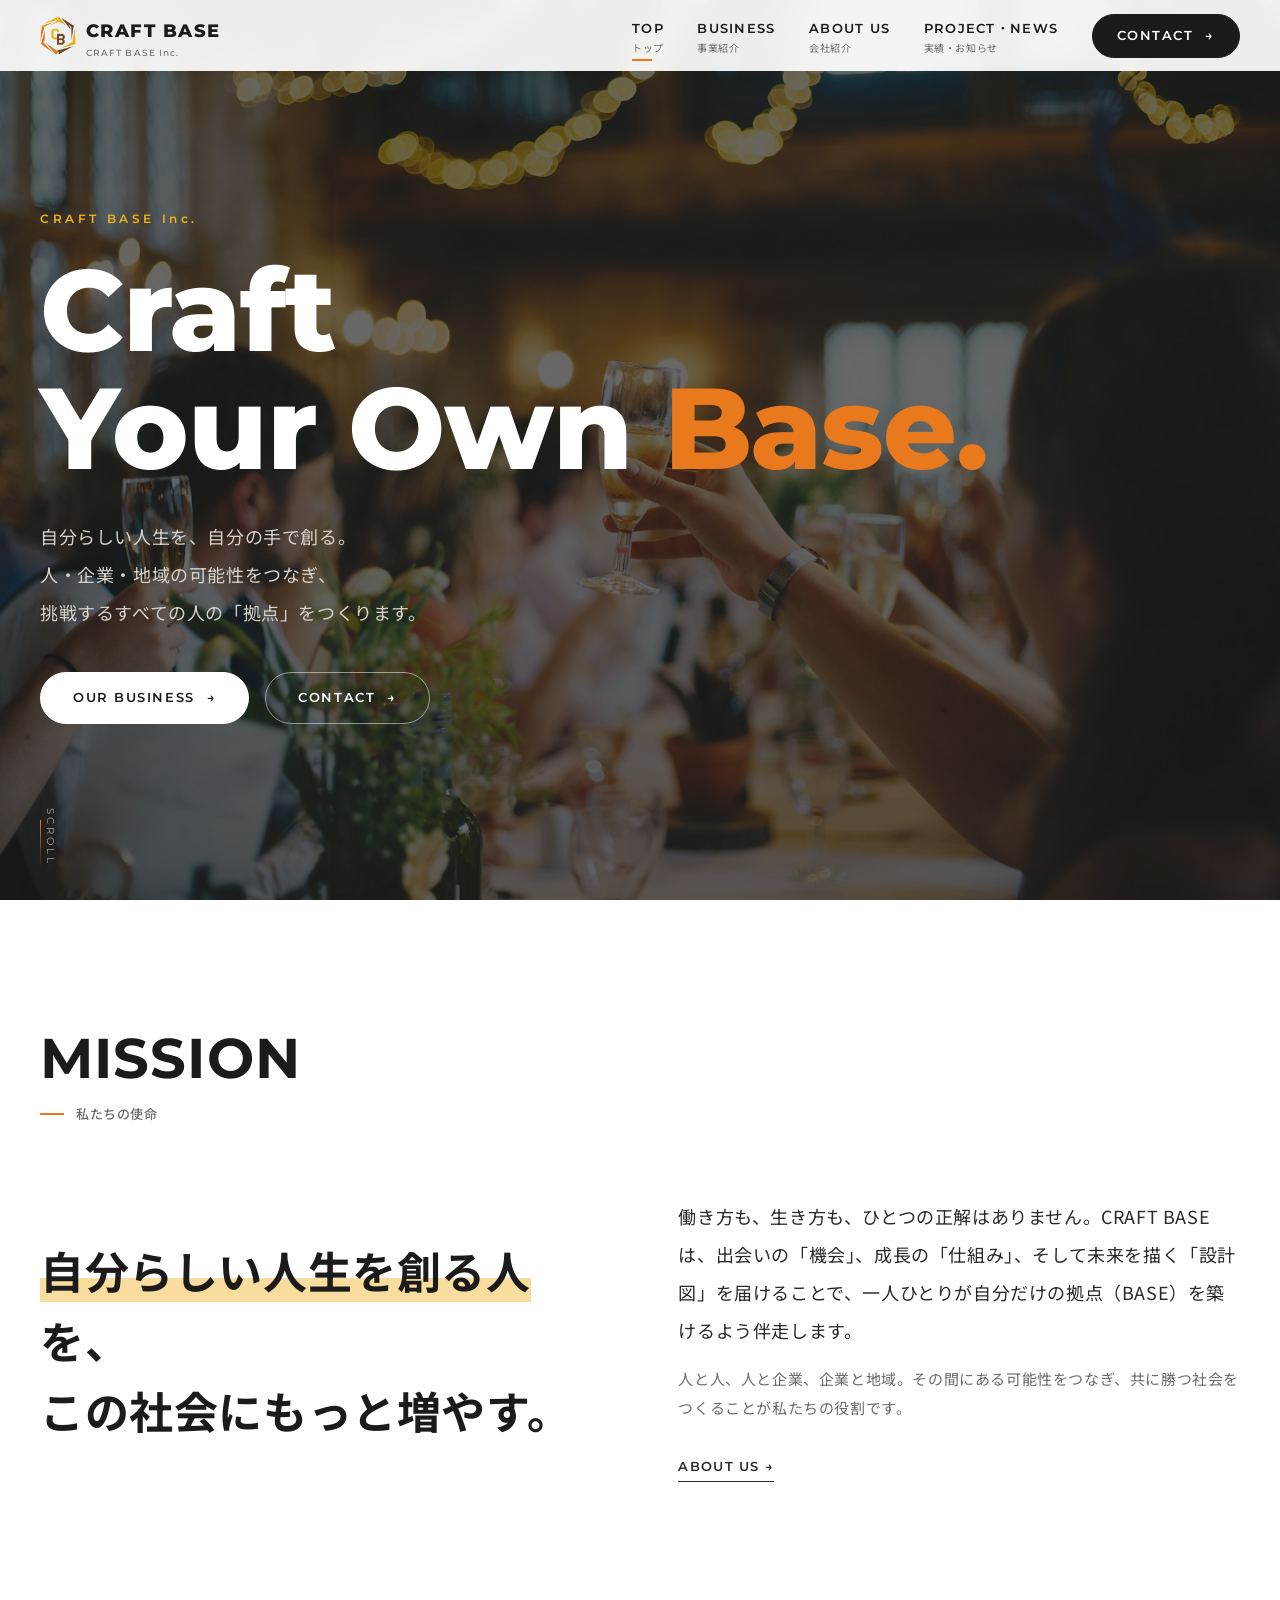
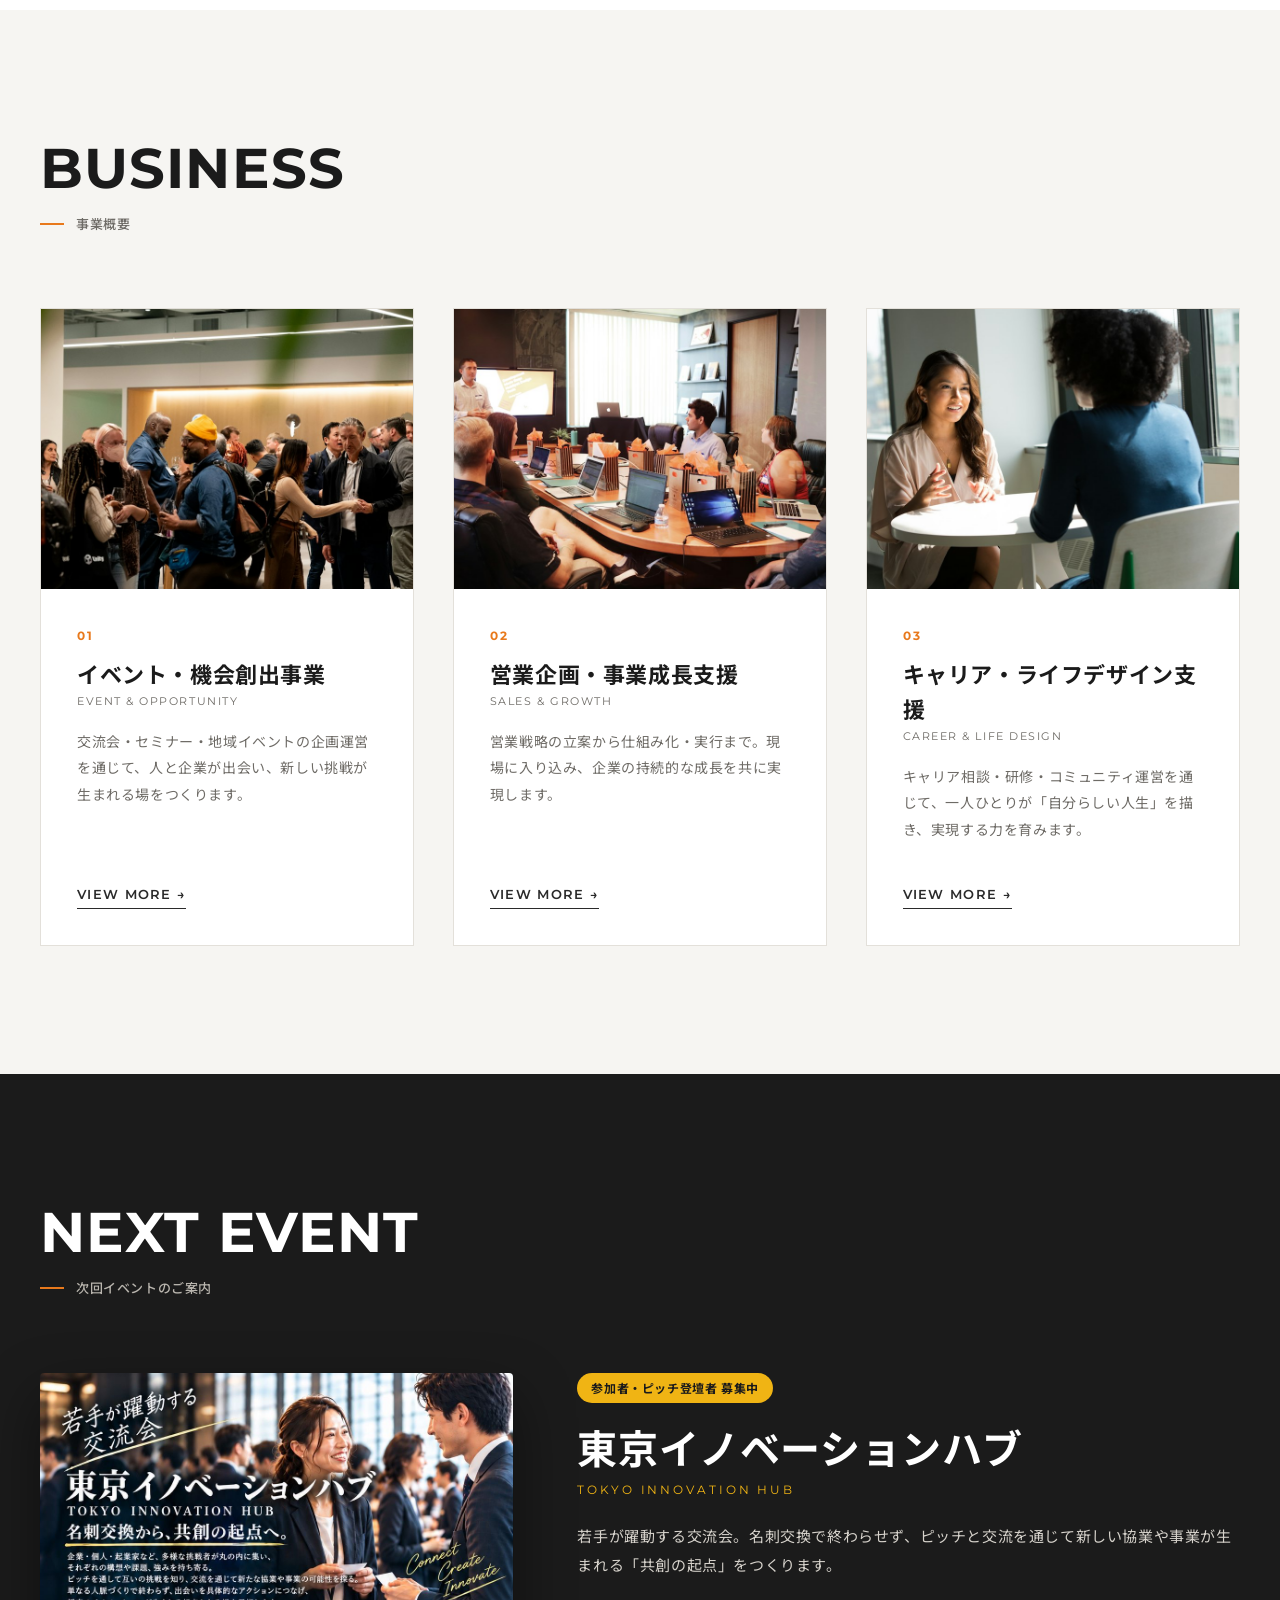
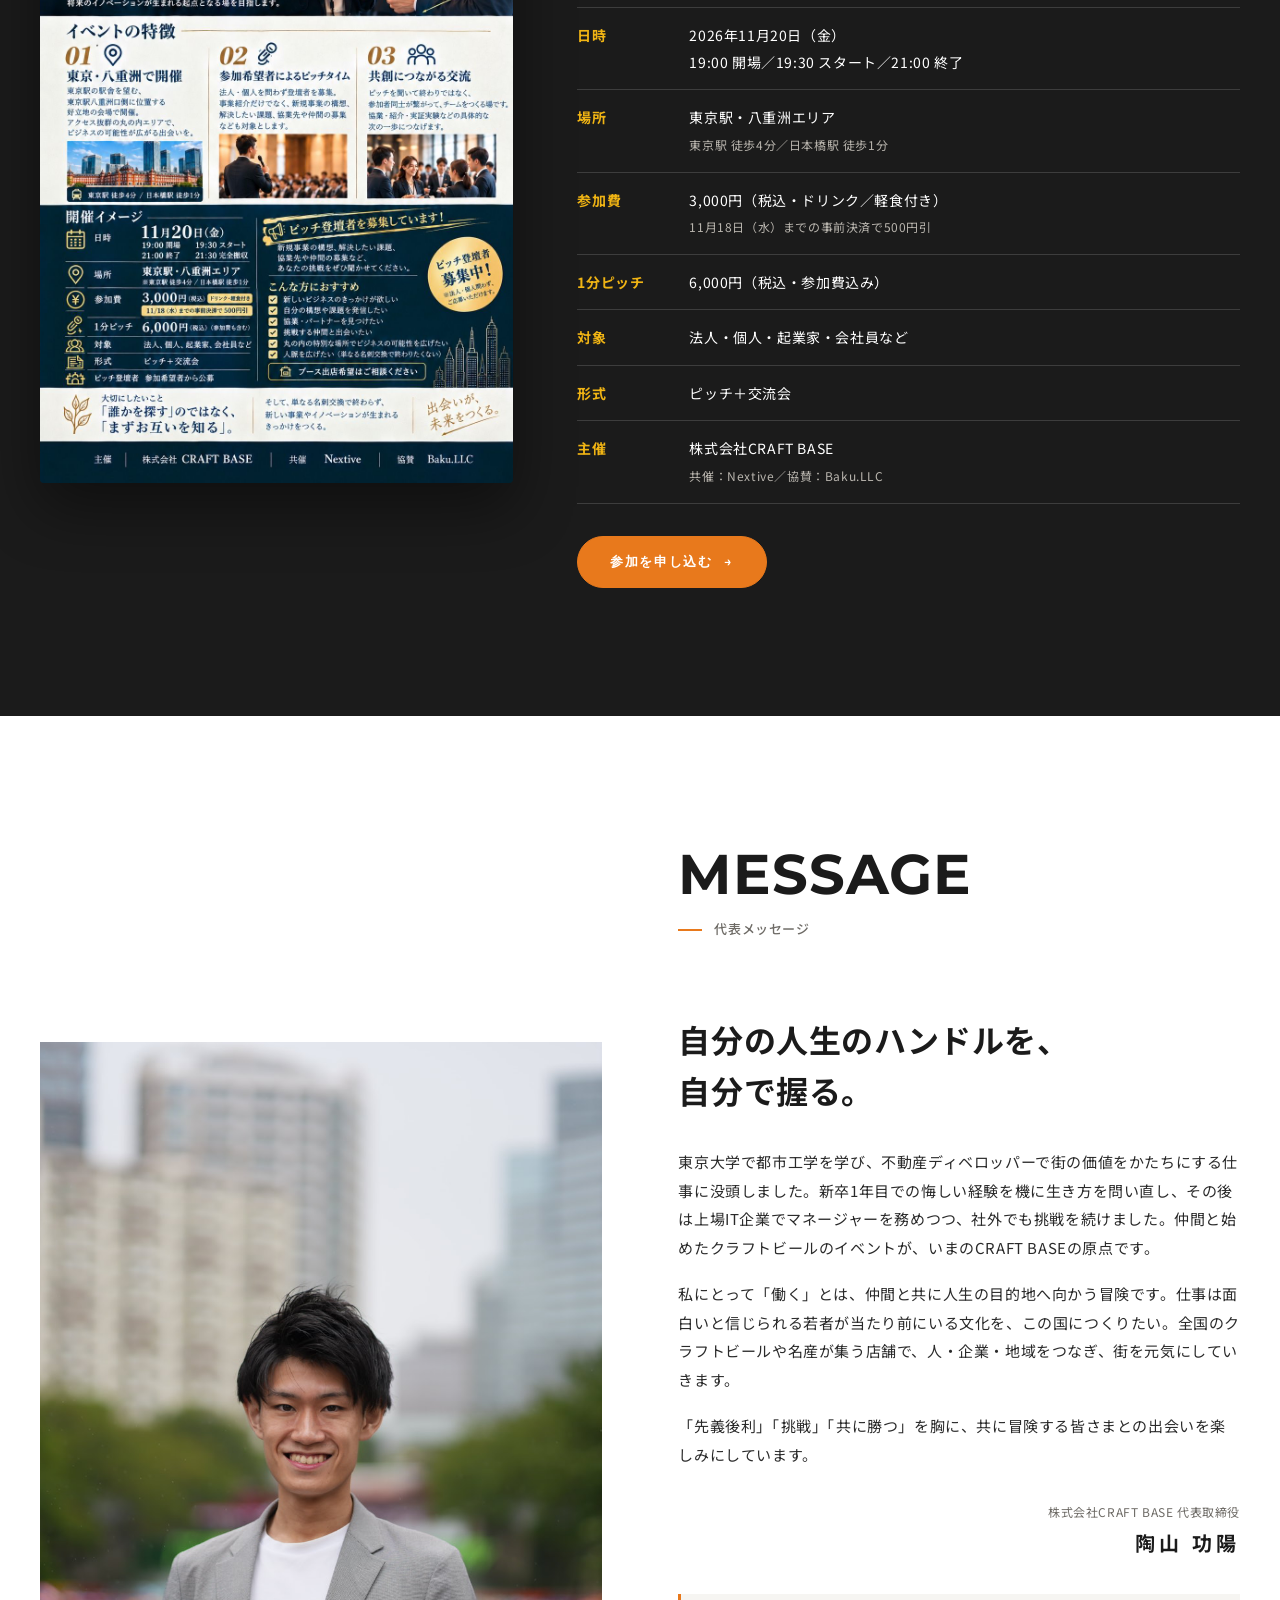
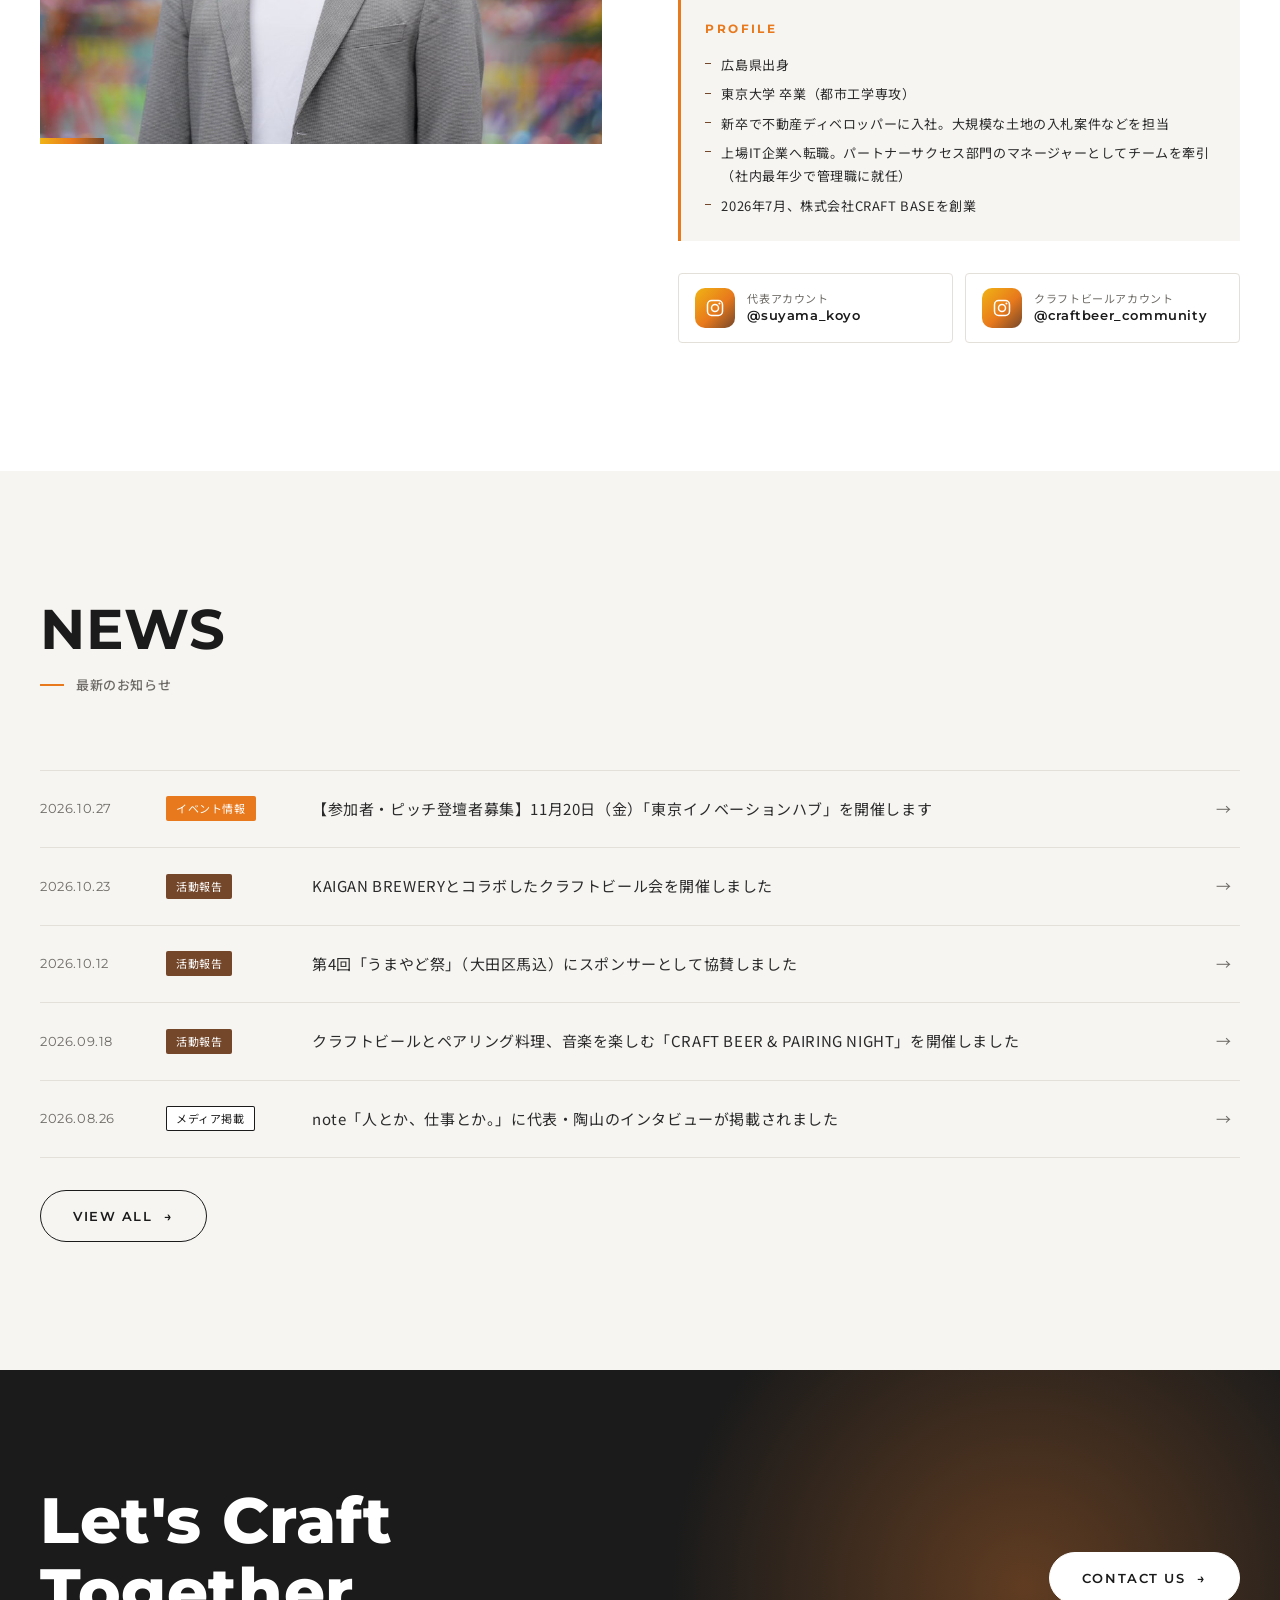
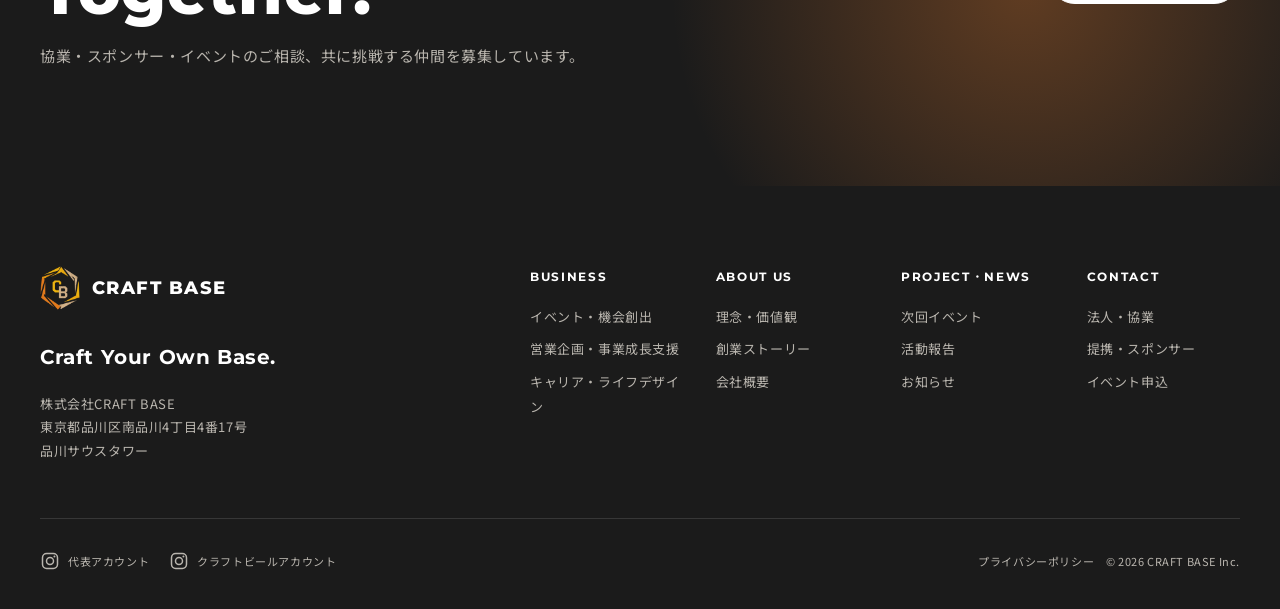
==== index.html @ f20c2726 "株式会社CRAFT BASE コーポレートサイト 初版 TOP・BUSINESS・ABOUT US・PROJECT/NEWS・CONTACT の5ページ構成。" ====
<!DOCTYPE html>
<html lang="ja">
<head>
  <meta charset="UTF-8">
  <meta name="viewport" content="width=device-width, initial-scale=1">
  <title>株式会社CRAFT BASE | Craft Your Own Base.</title>
  <meta name="description" content="株式会社CRAFT BASEは「自分らしい人生を創る人を増やす」を軸に、人・企業・地域の可能性をつなぐ会社です。イベント・機会創出、営業企画・事業成長支援、キャリア・ライフデザイン支援を展開しています。">
  <link rel="canonical" href="https://craftbase.biz/">
  <meta property="og:type" content="website">
  <meta property="og:site_name" content="株式会社CRAFT BASE">
  <meta property="og:title" content="株式会社CRAFT BASE | Craft Your Own Base.">
  <meta property="og:description" content="人・企業・地域の可能性をつなぎ、自分らしい人生を創る人を増やす。">
  <meta property="og:url" content="https://craftbase.biz/">
  <meta property="og:image" content="https://craftbase.biz/assets/img/ogp.jpg">
  <meta name="twitter:card" content="summary_large_image">
  <link rel="preconnect" href="https://fonts.googleapis.com">
  <link rel="preconnect" href="https://fonts.gstatic.com" crossorigin>
  <link href="https://fonts.googleapis.com/css2?family=Montserrat:wght@500;600;700;800&family=Noto+Sans+JP:wght@400;500;700&display=swap" rel="stylesheet">
  <link rel="icon" href="assets/img/logo-mark.png" type="image/png">
  <link rel="apple-touch-icon" href="assets/img/logo-mark.png">
  <link rel="stylesheet" href="assets/css/style.css">
</head>
<body>

  <!-- ===== Header ===== -->
  <header class="header">
    <div class="container header__inner">
      <a href="index.html" class="logo" aria-label="株式会社CRAFT BASE トップへ">
        <img class="logo__mark" src="assets/img/logo-mark.png" alt="" width="40" height="44">
        <span>CRAFT BASE<small>CRAFT BASE Inc.</small></span>
      </a>
      <button class="menu-btn" type="button" aria-controls="gnav" aria-expanded="false" aria-label="メニューを開く">
        <span></span><span></span><span></span>
      </button>
      <nav class="gnav" id="gnav" aria-label="グローバルナビゲーション">
        <ul class="gnav__list">
          <li><a class="gnav__link" href="index.html" aria-current="page">TOP<span>トップ</span></a></li>
          <li><a class="gnav__link" href="business.html">BUSINESS<span>事業紹介</span></a></li>
          <li><a class="gnav__link" href="about.html">ABOUT US<span>会社紹介</span></a></li>
          <li><a class="gnav__link" href="news.html">PROJECT・NEWS<span>実績・お知らせ</span></a></li>
          <li class="gnav__cta"><a class="btn" href="contact.html">CONTACT</a></li>
        </ul>
      </nav>
    </div>
  </header>

  <main>
    <!-- ===== Hero ===== -->
    <section class="hero">
      <div class="ph hero__bg" aria-hidden="true"><img src="assets/img/hero-toast.jpg" alt=""></div>
      <div class="container hero__inner">
        <p class="hero__label">CRAFT BASE Inc.</p>
        <h1 class="hero__title">Craft<br>Your Own <em>Base.</em></h1>
        <p class="hero__copy">自分らしい人生を、自分の手で創る。<br>人・企業・地域の可能性をつなぎ、<br>挑戦するすべての人の「拠点」をつくります。</p>
        <div class="hero__actions">
          <a class="btn btn--light" href="business.html">OUR BUSINESS</a>
          <a class="btn btn--ghost" href="contact.html">CONTACT</a>
        </div>
      </div>
      <span class="hero__scroll">SCROLL</span>
    </section>

    <!-- ===== Mission ===== -->
    <section class="section" id="mission">
      <div class="container">
        <div class="section-head reveal">
          <span class="section-head__en">MISSION</span>
          <span class="section-head__ja">私たちの使命</span>
        </div>
        <div class="split">
          <div class="reveal">
            <p class="statement"><mark>自分らしい人生を創る人</mark>を、<br>この社会にもっと増やす。</p>
          </div>
          <div class="reveal">
            <p class="lead">働き方も、生き方も、ひとつの正解はありません。CRAFT BASEは、出会いの「機会」、成長の「仕組み」、そして未来を描く「設計図」を届けることで、一人ひとりが自分だけの拠点（BASE）を築けるよう伴走します。</p>
            <p class="mt-s text-muted">人と人、人と企業、企業と地域。その間にある可能性をつなぎ、共に勝つ社会をつくることが私たちの役割です。</p>
            <a class="link-arrow mt-m" href="about.html">ABOUT US</a>
          </div>
        </div>
      </div>
    </section>

    <!-- ===== Business overview ===== -->
    <section class="section section--paper" id="business">
      <div class="container">
        <div class="section-head reveal">
          <span class="section-head__en">BUSINESS</span>
          <span class="section-head__ja">事業概要</span>
        </div>
        <div class="grid grid--3">
          <article class="biz-card reveal">
            <div class="ph"><img src="assets/img/biz-event.jpg" alt="交流イベントで語り合う人々" loading="lazy"></div>
            <div class="biz-card__body">
              <p class="biz-card__num">01</p>
              <h3 class="heading-md biz-card__title">イベント・機会創出事業</h3>
              <p class="biz-card__en">EVENT &amp; OPPORTUNITY</p>
              <p class="biz-card__text">交流会・セミナー・地域イベントの企画運営を通じて、人と企業が出会い、新しい挑戦が生まれる場をつくります。</p>
            </div>
            <div class="biz-card__foot"><a class="link-arrow" href="business.html#event">VIEW MORE</a></div>
          </article>
          <article class="biz-card reveal">
            <div class="ph"><img src="assets/img/biz-growth.jpg" alt="チームでの戦略ミーティング" loading="lazy"></div>
            <div class="biz-card__body">
              <p class="biz-card__num">02</p>
              <h3 class="heading-md biz-card__title">営業企画・事業成長支援</h3>
              <p class="biz-card__en">SALES &amp; GROWTH</p>
              <p class="biz-card__text">営業戦略の立案から仕組み化・実行まで。現場に入り込み、企業の持続的な成長を共に実現します。</p>
            </div>
            <div class="biz-card__foot"><a class="link-arrow" href="business.html#growth">VIEW MORE</a></div>
          </article>
          <article class="biz-card reveal">
            <div class="ph"><img src="assets/img/biz-career.jpg" alt="キャリアについての対話" loading="lazy"></div>
            <div class="biz-card__body">
              <p class="biz-card__num">03</p>
              <h3 class="heading-md biz-card__title">キャリア・ライフデザイン支援</h3>
              <p class="biz-card__en">CAREER &amp; LIFE DESIGN</p>
              <p class="biz-card__text">キャリア相談・研修・コミュニティ運営を通じて、一人ひとりが「自分らしい人生」を描き、実現する力を育みます。</p>
            </div>
            <div class="biz-card__foot"><a class="link-arrow" href="business.html#career">VIEW MORE</a></div>
          </article>
        </div>
      </div>
    </section>

    <!-- ===== Next Event ===== -->
    <section class="section section--dark" id="next-event">
      <div class="container">
        <div class="section-head reveal">
          <span class="section-head__en">NEXT EVENT</span>
          <span class="section-head__ja">次回イベントのご案内</span>
        </div>
        <div class="event-feature reveal">
          <a class="event-feature__flyer" href="assets/img/event-tokyo-innovation-hub.jpg" target="_blank" rel="noopener">
            <img src="assets/img/event-tokyo-innovation-hub.jpg" alt="東京イノベーションハブ 告知チラシ（11月20日開催）" width="1024" height="1536" loading="lazy">
          </a>
          <div class="event-feature__body">
            <p class="event-feature__badge">参加者・ピッチ登壇者 募集中</p>
            <h2 class="event-feature__title">東京イノベーションハブ</h2>
            <p class="event-feature__en">TOKYO INNOVATION HUB</p>
            <p class="event-feature__lead">若手が躍動する交流会。名刺交換で終わらせず、ピッチと交流を通じて新しい協業や事業が生まれる「共創の起点」をつくります。</p>
            <dl class="event-info">
              <div><dt>日時</dt><dd>2026年11月20日（金）<br>19:00 開場／19:30 スタート／21:00 終了</dd></div>
              <div><dt>場所</dt><dd>東京駅・八重洲エリア<br><small>東京駅 徒歩4分／日本橋駅 徒歩1分</small></dd></div>
              <div><dt>参加費</dt><dd>3,000円（税込・ドリンク／軽食付き）<br><small>11月18日（水）までの事前決済で500円引</small></dd></div>
              <div><dt>1分ピッチ</dt><dd>6,000円（税込・参加費込み）</dd></div>
              <div><dt>対象</dt><dd>法人・個人・起業家・会社員など</dd></div>
              <div><dt>形式</dt><dd>ピッチ＋交流会</dd></div>
              <div><dt>主催</dt><dd>株式会社CRAFT BASE<br><small>共催：Nextive／協賛：Baku.LLC</small></dd></div>
            </dl>
            <div class="event-feature__actions">
              <!-- TODO: 申込ページ作成後にリンク先を設定 -->
              <a class="btn btn--accent" href="#">参加を申し込む</a>
            </div>
          </div>
        </div>
      </div>
    </section>

    <!-- ===== Message ===== -->
    <section class="section" id="message">
      <div class="container">
        <div class="split">
          <div class="reveal">
            <figure class="photo-frame">
              <img class="photo" src="assets/img/ceo.jpg" alt="株式会社CRAFT BASE 代表取締役 陶山 功陽" width="1616" height="1080" loading="lazy" style="object-position: 50% 40%;">
            </figure>
          </div>
          <div class="reveal">
            <div class="section-head">
              <span class="section-head__en">MESSAGE</span>
              <span class="section-head__ja">代表メッセージ</span>
            </div>
            <h2 class="heading-lg">自分の人生のハンドルを、<br>自分で握る。</h2>
            <div class="message__body">
              <p>東京大学で都市工学を学び、不動産ディベロッパーで街の価値をかたちにする仕事に没頭しました。新卒1年目での悔しい経験を機に生き方を問い直し、その後は上場IT企業でマネージャーを務めつつ、社外でも挑戦を続けました。仲間と始めたクラフトビールのイベントが、いまのCRAFT BASEの原点です。</p>
              <p>私にとって「働く」とは、仲間と共に人生の目的地へ向かう冒険です。仕事は面白いと信じられる若者が当たり前にいる文化を、この国につくりたい。全国のクラフトビールや名産が集う店舗で、人・企業・地域をつなぎ、街を元気にしていきます。</p>
              <p>「先義後利」「挑戦」「共に勝つ」を胸に、共に冒険する皆さまとの出会いを楽しみにしています。</p>
            </div>
            <div class="message__sign">
              <p class="message__role">株式会社CRAFT BASE 代表取締役</p>
              <p class="message__name">陶山 功陽</p>
            </div>
            <div class="profile">
              <p class="profile__title">PROFILE</p>
              <ul class="profile__list">
                <li>広島県出身</li>
                <li>東京大学 卒業（都市工学専攻）</li>
                <li>新卒で不動産ディベロッパーに入社。大規模な土地の入札案件などを担当</li>
                <li>上場IT企業へ転職。パートナーサクセス部門のマネージャーとしてチームを牽引（社内最年少で管理職に就任）</li>
                <li>2026年7月、株式会社CRAFT BASEを創業</li>
              </ul>
            </div>
            <div class="sns-cards">
              <a class="sns-card" href="https://www.instagram.com/suyama_koyo/" target="_blank" rel="noopener">
                <span class="sns-card__icon"><svg viewBox="0 0 24 24" aria-hidden="true"><rect x="3" y="3" width="18" height="18" rx="5" fill="none" stroke="currentColor" stroke-width="1.8"/><circle cx="12" cy="12" r="4.2" fill="none" stroke="currentColor" stroke-width="1.8"/><circle cx="17.3" cy="6.7" r="1.2" fill="currentColor"/></svg></span>
                <span><span class="sns-card__label">代表アカウント</span><span class="sns-card__id">@suyama_koyo</span></span>
              </a>
              <a class="sns-card" href="https://www.instagram.com/craftbeer_community/" target="_blank" rel="noopener">
                <span class="sns-card__icon"><svg viewBox="0 0 24 24" aria-hidden="true"><rect x="3" y="3" width="18" height="18" rx="5" fill="none" stroke="currentColor" stroke-width="1.8"/><circle cx="12" cy="12" r="4.2" fill="none" stroke="currentColor" stroke-width="1.8"/><circle cx="17.3" cy="6.7" r="1.2" fill="currentColor"/></svg></span>
                <span><span class="sns-card__label">クラフトビールアカウント</span><span class="sns-card__id">@craftbeer_community</span></span>
              </a>
            </div>
          </div>
        </div>
      </div>
    </section>

    <!-- ===== News (latest) ===== -->
    <section class="section section--paper" id="news">
      <div class="container">
        <div class="section-head reveal">
          <span class="section-head__en">NEWS</span>
          <span class="section-head__ja">最新のお知らせ</span>
        </div>
        <ul class="news-list reveal">
          <li class="news-item"><a href="#next-event"><time class="news-item__date" datetime="2026-10-27">2026.10.27</time><span class="cat cat--event">イベント情報</span><span class="news-item__title">【参加者・ピッチ登壇者募集】11月20日（金）「東京イノベーションハブ」を開催します</span></a></li>
          <li class="news-item"><a href="news.html#report"><time class="news-item__date" datetime="2026-10-23">2026.10.23</time><span class="cat cat--report">活動報告</span><span class="news-item__title">KAIGAN BREWERYとコラボしたクラフトビール会を開催しました</span></a></li>
          <li class="news-item"><a href="https://www.instagram.com/p/DeNpM0XGfl6/" target="_blank" rel="noopener"><time class="news-item__date" datetime="2026-10-12">2026.10.12</time><span class="cat cat--report">活動報告</span><span class="news-item__title">第4回「うまやど祭」（大田区馬込）にスポンサーとして協賛しました</span></a></li>
          <li class="news-item"><a href="news.html#report"><time class="news-item__date" datetime="2026-09-18">2026.09.18</time><span class="cat cat--report">活動報告</span><span class="news-item__title">クラフトビールとペアリング料理、音楽を楽しむ「CRAFT BEER &amp; PAIRING NIGHT」を開催しました</span></a></li>
          <li class="news-item"><a href="https://note.com/knowwork/n/n679b85e82e85" target="_blank" rel="noopener"><time class="news-item__date" datetime="2026-08-26">2026.08.26</time><span class="cat cat--media">メディア掲載</span><span class="news-item__title">note「人とか、仕事とか。」に代表・陶山のインタビューが掲載されました</span></a></li>
        </ul>
        <div class="mt-m reveal"><a class="btn btn--outline" href="news.html">VIEW ALL</a></div>
      </div>
    </section>

    <!-- ===== CTA ===== -->
    <section class="cta">
      <div class="container cta__inner">
        <div>
          <p class="cta__title">Let's Craft<br>Together.</p>
          <p class="cta__text">協業・スポンサー・イベントのご相談、共に挑戦する仲間を募集しています。</p>
        </div>
        <a class="btn btn--light" href="contact.html">CONTACT US</a>
      </div>
    </section>
  </main>

  <!-- ===== Footer ===== -->
  <footer class="footer">
    <div class="container">
      <div class="footer__top">
        <div>
          <a href="index.html" class="logo"><img class="logo__mark" src="assets/img/logo-mark-light.png" alt="" width="40" height="44"><span>CRAFT BASE</span></a>
          <p class="footer__tagline">Craft Your Own Base.</p>
          <address class="footer__address">株式会社CRAFT BASE<br>東京都品川区南品川4丁目4番17号<br>品川サウスタワー</address>
        </div>
        <nav class="footer__nav" aria-label="フッターナビゲーション">
          <div>
            <p class="footer__nav-title">BUSINESS</p>
            <ul>
              <li><a href="business.html#event">イベント・機会創出</a></li>
              <li><a href="business.html#growth">営業企画・事業成長支援</a></li>
              <li><a href="business.html#career">キャリア・ライフデザイン</a></li>
            </ul>
          </div>
          <div>
            <p class="footer__nav-title">ABOUT US</p>
            <ul>
              <li><a href="about.html#philosophy">理念・価値観</a></li>
              <li><a href="about.html#story">創業ストーリー</a></li>
              <li><a href="about.html#company">会社概要</a></li>
            </ul>
          </div>
          <div>
            <p class="footer__nav-title">PROJECT・NEWS</p>
            <ul>
              <li><a href="news.html#next-event">次回イベント</a></li><li><a href="news.html#report">活動報告</a></li>
              <li><a href="news.html#news">お知らせ</a></li>
            </ul>
          </div>
          <div>
            <p class="footer__nav-title">CONTACT</p>
            <ul>
              <li><a href="contact.html?type=corporate#form">法人・協業</a></li>
              <li><a href="contact.html?type=partner#form">提携・スポンサー</a></li>
              <li><a href="contact.html?type=event#form">イベント申込</a></li>
            </ul>
          </div>
        </nav>
      </div>
      <div class="footer__bottom">
        <ul class="sns"><li><a class="sns__link" href="https://www.instagram.com/suyama_koyo/" target="_blank" rel="noopener" aria-label="代表アカウント @suyama_koyo（Instagram）"><svg viewBox="0 0 24 24" aria-hidden="true"><rect x="3" y="3" width="18" height="18" rx="5" fill="none" stroke="currentColor" stroke-width="1.8"/><circle cx="12" cy="12" r="4.2" fill="none" stroke="currentColor" stroke-width="1.8"/><circle cx="17.3" cy="6.7" r="1.2" fill="currentColor"/></svg><span>代表アカウント</span></a></li><li><a class="sns__link" href="https://www.instagram.com/craftbeer_community/" target="_blank" rel="noopener" aria-label="クラフトビールアカウント @craftbeer_community（Instagram）"><svg viewBox="0 0 24 24" aria-hidden="true"><rect x="3" y="3" width="18" height="18" rx="5" fill="none" stroke="currentColor" stroke-width="1.8"/><circle cx="12" cy="12" r="4.2" fill="none" stroke="currentColor" stroke-width="1.8"/><circle cx="17.3" cy="6.7" r="1.2" fill="currentColor"/></svg><span>クラフトビールアカウント</span></a></li></ul>
        <p><a href="#">プライバシーポリシー</a>　&copy; <span data-year>2026</span> CRAFT BASE Inc.</p>
      </div>
    </div>
  </footer>

  <script src="assets/js/main.js"></script>
</body>
</html>
---- assets/css/style.css ----
@charset "UTF-8";
/* ==========================================================================
   CRAFT BASE Inc. — Base Stylesheet
   Base: White / Dark Gray   Accent: Brown / Orange / Yellow
   ========================================================================== */

/* ---------- Design Tokens ---------- */
:root {
  --c-white: #ffffff;
  --c-paper: #f6f5f2;
  --c-line: #e3e0da;
  --c-gray: #6e6b66;
  --c-dark: #2a2a2a;
  --c-ink: #1b1b1b;

  /* accent colors sampled from the company logo */
  --c-brown: #74472a;
  --c-orange: #e8791c;
  --c-yellow: #f0b414;

  --font-en: "Montserrat", "Helvetica Neue", Arial, sans-serif;
  --font-ja: "Noto Sans JP", "Hiragino Kaku Gothic ProN", "Yu Gothic", sans-serif;

  --container: 1200px;
  --gutter: clamp(16px, 4vw, 40px);
  --section-y: clamp(72px, 10vw, 140px);
  --header-h: 72px;
  --radius: 4px;
  --ease: cubic-bezier(.22, .61, .36, 1);
}

/* ---------- Reset ---------- */
*, *::before, *::after { box-sizing: border-box; }
html { scroll-behavior: smooth; scroll-padding-top: var(--header-h); -webkit-text-size-adjust: 100%; }
body {
  margin: 0;
  font-family: var(--font-ja);
  font-size: 15px;
  line-height: 1.9;
  letter-spacing: .04em;
  color: var(--c-dark);
  background: var(--c-white);
  -webkit-font-smoothing: antialiased;
}
h1, h2, h3, h4, p, ul, ol, dl, dd, figure { margin: 0; }
ul, ol { padding: 0; list-style: none; }
a { color: inherit; text-decoration: none; transition: color .3s var(--ease), opacity .3s var(--ease); }
img { display: block; max-width: 100%; height: auto; }
button, input, select, textarea { font: inherit; color: inherit; }
body.is-locked { overflow: hidden; }

/* ---------- Layout ---------- */
.container { width: 100%; max-width: calc(var(--container) + var(--gutter) * 2); margin: 0 auto; padding: 0 var(--gutter); }
.section { padding: var(--section-y) 0; }
.section--paper { background: var(--c-paper); }
.section--dark { background: var(--c-ink); color: var(--c-white); }
.grid { display: grid; gap: clamp(20px, 3vw, 40px); }
.grid--2 { grid-template-columns: repeat(2, 1fr); }
.grid--3 { grid-template-columns: repeat(3, 1fr); }
.grid--4 { grid-template-columns: repeat(4, 1fr); }
.split { display: grid; grid-template-columns: 1fr 1fr; gap: clamp(32px, 6vw, 96px); align-items: center; }
.split--reverse > :first-child { order: 2; }

/* ---------- Typography ---------- */
.en { font-family: var(--font-en); }
.section-head { margin-bottom: clamp(40px, 6vw, 72px); }
.section-head__en {
  display: block;
  font-family: var(--font-en);
  font-weight: 700;
  font-size: clamp(32px, 5vw, 56px);
  line-height: 1.1;
  letter-spacing: .02em;
  color: var(--c-ink);
}
.section--dark .section-head__en { color: var(--c-white); }
.section-head__ja {
  display: inline-flex;
  align-items: center;
  gap: 12px;
  margin-top: 12px;
  font-size: 13px;
  font-weight: 500;
  color: var(--c-gray);
}
.section--dark .section-head__ja { color: #b9b5ae; }
.section-head__ja::before { content: ""; width: 24px; height: 2px; background: var(--c-orange); }
.section-head--center { text-align: center; }

.lead { font-size: clamp(16px, 1.6vw, 18px); line-height: 2.1; }
.heading-lg { font-size: clamp(22px, 2.8vw, 32px); font-weight: 700; line-height: 1.6; color: var(--c-ink); }
.section--dark .heading-lg { color: var(--c-white); }
.heading-md { font-size: clamp(18px, 2vw, 22px); font-weight: 700; line-height: 1.6; color: var(--c-ink); }
.text-muted { color: var(--c-gray); }
.text-accent { color: var(--c-orange); }
.mt-s { margin-top: 16px; } .mt-m { margin-top: 32px; } .mt-l { margin-top: 56px; }

/* ---------- Buttons ---------- */
.btn {
  display: inline-flex;
  align-items: center;
  justify-content: center;
  gap: 12px;
  min-height: 52px;
  padding: 0 32px;
  font-family: var(--font-en);
  font-size: 13px;
  font-weight: 600;
  letter-spacing: .12em;
  border: 1px solid var(--c-ink);
  border-radius: 999px;
  background: var(--c-ink);
  color: var(--c-white);
  cursor: pointer;
  transition: background .3s var(--ease), color .3s var(--ease), border-color .3s var(--ease);
}
.btn::after { content: "→"; transition: transform .3s var(--ease); }
.btn:hover { background: var(--c-orange); border-color: var(--c-orange); }
.btn:hover::after { transform: translateX(4px); }
.btn--outline { background: transparent; color: var(--c-ink); }
.btn--outline:hover { color: var(--c-white); }
.btn--light { background: var(--c-white); color: var(--c-ink); border-color: var(--c-white); }
.btn--light:hover { color: var(--c-white); }
.btn--ghost { background: transparent; color: var(--c-white); border-color: rgba(255, 255, 255, .5); }
.btn--accent { background: var(--c-orange); border-color: var(--c-orange); color: var(--c-white); }
.btn--accent:hover { background: var(--c-white); border-color: var(--c-white); color: var(--c-ink); }
.link-arrow { display: inline-block; font-family: var(--font-en); font-size: 13px; font-weight: 600; letter-spacing: .1em; border-bottom: 1px solid currentColor; padding-bottom: 2px; }
.link-arrow::after { content: " →"; }
.link-arrow:hover { color: var(--c-orange); }

/* ---------- Dummy Image ---------- */
.ph {
  position: relative;
  display: flex;
  align-items: center;
  justify-content: center;
  aspect-ratio: 4 / 3;
  overflow: hidden;
  background: linear-gradient(135deg, #d9d5ce 0%, #bdb7ad 100%);
  color: rgba(255, 255, 255, .85);
  font-family: var(--font-en);
  font-size: 12px;
  font-weight: 600;
  letter-spacing: .2em;
}
.ph::before { content: attr(data-label); }
.ph > img { position: absolute; inset: 0; width: 100%; height: 100%; object-fit: cover; }
.ph--wide { aspect-ratio: 16 / 9; }
.ph--square { aspect-ratio: 1 / 1; }
.ph--tall { aspect-ratio: 3 / 4; }
.ph--brown { background: linear-gradient(135deg, #a07452 0%, var(--c-brown) 100%); }
.ph--dark { background: linear-gradient(135deg, #4a4a4a 0%, #2a2a2a 100%); }

/* ==========================================================================
   Header
   ========================================================================== */
.header {
  position: fixed;
  inset: 0 0 auto;
  z-index: 100;
  height: var(--header-h);
  border-bottom: 1px solid transparent;
  transition: border-color .3s var(--ease);
}
/* backdrop on a pseudo-element so .gnav (position: fixed) stays relative to the viewport */
.header::before {
  content: "";
  position: absolute;
  inset: 0;
  z-index: -1;
  background: rgba(255, 255, 255, .92);
  backdrop-filter: blur(10px);
  -webkit-backdrop-filter: blur(10px);
}
.header.is-scrolled { border-color: var(--c-line); }
.header__inner { display: flex; align-items: center; justify-content: space-between; height: 100%; }
.logo { display: inline-flex; align-items: center; gap: 10px; font-family: var(--font-en); font-weight: 800; font-size: 18px; letter-spacing: .08em; color: var(--c-ink); }
.logo__mark { display: block; width: 36px; height: auto; }
.logo small { display: block; font-size: 9px; font-weight: 500; letter-spacing: .12em; color: var(--c-gray); line-height: 1; }

.gnav__list { display: flex; align-items: center; gap: clamp(20px, 2.6vw, 40px); }
.gnav__link { position: relative; display: block; font-family: var(--font-en); font-size: 13px; font-weight: 600; letter-spacing: .1em; color: var(--c-ink); }
.gnav__link span { display: block; font-family: var(--font-ja); font-size: 10px; font-weight: 400; color: var(--c-gray); letter-spacing: .06em; line-height: 1.4; }
.gnav__link::after { content: ""; position: absolute; left: 0; bottom: -6px; width: 0; height: 2px; background: var(--c-orange); transition: width .3s var(--ease); }
.gnav__link:hover::after, .gnav__link[aria-current="page"]::after { width: 20px; }
.gnav__cta .btn { min-height: 44px; padding: 0 24px; }

.menu-btn { display: none; position: relative; width: 44px; height: 44px; border: 0; background: none; cursor: pointer; }
.menu-btn span { position: absolute; left: 11px; width: 22px; height: 2px; background: var(--c-ink); transition: transform .3s var(--ease), opacity .3s var(--ease); }
.menu-btn span:nth-child(1) { top: 15px; }
.menu-btn span:nth-child(2) { top: 21px; }
.menu-btn span:nth-child(3) { top: 27px; }
.menu-btn[aria-expanded="true"] span:nth-child(1) { transform: translateY(6px) rotate(45deg); }
.menu-btn[aria-expanded="true"] span:nth-child(2) { opacity: 0; }
.menu-btn[aria-expanded="true"] span:nth-child(3) { transform: translateY(-6px) rotate(-45deg); }

/* ==========================================================================
   Hero (TOP)
   ========================================================================== */
.hero {
  position: relative;
  display: flex;
  align-items: center;
  min-height: 100vh;
  min-height: 100svh;
  padding: calc(var(--header-h) + 40px) 0 80px;
  overflow: hidden;
  background: var(--c-ink);
  color: var(--c-white);
}
.hero__bg { position: absolute; inset: 0; aspect-ratio: auto; opacity: .35; }
.hero__inner { position: relative; z-index: 1; }
.hero__label { font-family: var(--font-en); font-size: 12px; font-weight: 600; letter-spacing: .3em; color: var(--c-yellow); }
.hero__title {
  margin-top: 20px;
  font-family: var(--font-en);
  font-weight: 800;
  font-size: clamp(44px, 9vw, 120px);
  line-height: 1.02;
  letter-spacing: -.01em;
}
.hero__title em { font-style: normal; color: var(--c-orange); }
.hero__copy { margin-top: 32px; max-width: 560px; font-size: clamp(15px, 1.6vw, 18px); line-height: 2.1; color: #d6d2cb; }
.hero__actions { display: flex; flex-wrap: wrap; gap: 16px; margin-top: 40px; }
.hero__scroll {
  position: absolute; left: var(--gutter); bottom: 32px; z-index: 1;
  font-family: var(--font-en); font-size: 10px; letter-spacing: .3em; color: #a9a49c;
  writing-mode: vertical-rl;
}
.hero__scroll::after { content: ""; display: block; width: 1px; height: 48px; margin: 12px auto 0; background: linear-gradient(var(--c-orange), transparent); }

/* ---------- Page Hero (sub pages) ---------- */
.page-hero { padding: calc(var(--header-h) + clamp(56px, 8vw, 112px)) 0 clamp(48px, 6vw, 80px); background: var(--c-paper); border-bottom: 1px solid var(--c-line); }
.page-hero__en { font-family: var(--font-en); font-weight: 800; font-size: clamp(40px, 7vw, 88px); line-height: 1; color: var(--c-ink); }
.page-hero__ja { margin-top: 16px; font-size: 14px; color: var(--c-gray); }
.page-hero__lead { margin-top: 32px; max-width: 720px; }
.breadcrumb { display: flex; flex-wrap: wrap; gap: 8px; margin-bottom: 24px; font-size: 12px; color: var(--c-gray); }
.breadcrumb li + li::before { content: "/"; margin-right: 8px; color: var(--c-line); }
.breadcrumb a:hover { color: var(--c-orange); }

/* ==========================================================================
   Components
   ========================================================================== */

/* Mission statement */
.statement { font-size: clamp(24px, 3.6vw, 44px); font-weight: 700; line-height: 1.6; color: var(--c-ink); }
.statement mark { background: linear-gradient(transparent 62%, rgba(242, 193, 78, .55) 62%); color: inherit; }

/* Business cards */
.biz-card { display: flex; flex-direction: column; background: var(--c-white); border: 1px solid var(--c-line); transition: transform .4s var(--ease), box-shadow .4s var(--ease); }
.biz-card:hover { transform: translateY(-4px); box-shadow: 0 16px 40px rgba(0, 0, 0, .08); }
.biz-card__body { flex: 1; padding: clamp(24px, 3vw, 36px); }
.biz-card__num { font-family: var(--font-en); font-size: 12px; font-weight: 700; letter-spacing: .2em; color: var(--c-orange); }
.biz-card__title { margin-top: 8px; }
.biz-card__en { font-family: var(--font-en); font-size: 11px; letter-spacing: .14em; color: var(--c-gray); }
.biz-card__text { margin-top: 16px; font-size: 14px; color: var(--c-gray); }
.biz-card__foot { padding: 0 clamp(24px, 3vw, 36px) clamp(24px, 3vw, 36px); }

/* Stats */
.stats { display: grid; grid-template-columns: repeat(4, 1fr); border-top: 1px solid rgba(255, 255, 255, .15); }
.stat { padding: 40px 24px 0; border-left: 1px solid rgba(255, 255, 255, .15); }
.stat:first-child { border-left: 0; padding-left: 0; }
.stat__num { font-family: var(--font-en); font-weight: 700; font-size: clamp(40px, 5vw, 64px); line-height: 1; color: var(--c-yellow); }
.stat__num small { font-size: .4em; margin-left: 4px; color: var(--c-white); }
.stat__label { margin-top: 12px; font-size: 13px; color: #b9b5ae; }

/* Message */
.message__body { margin-top: 32px; }
.message__body p + p { margin-top: 1.2em; }
.message__sign { margin-top: 32px; text-align: right; }
.message__role { font-size: 12px; color: var(--c-gray); }
.message__name { font-size: 20px; font-weight: 700; letter-spacing: .2em; color: var(--c-ink); }

/* Values (先義後利・挑戦・共に勝つ) */
.value { position: relative; padding: clamp(32px, 4vw, 48px); background: var(--c-white); border-top: 3px solid var(--c-brown); }
.value:nth-child(2) { border-color: var(--c-orange); }
.value:nth-child(3) { border-color: var(--c-yellow); }
.value__num { font-family: var(--font-en); font-weight: 800; font-size: 56px; line-height: 1; color: var(--c-paper); position: absolute; top: 20px; right: 24px; }
.value__title { position: relative; font-size: clamp(24px, 2.6vw, 30px); font-weight: 700; color: var(--c-ink); letter-spacing: .12em; }
.value__en { position: relative; margin-top: 4px; font-family: var(--font-en); font-size: 11px; letter-spacing: .2em; color: var(--c-gray); }
.value__text { position: relative; margin-top: 20px; font-size: 14px; }

/* Service detail (business page) */
.service { padding: var(--section-y) 0; border-bottom: 1px solid var(--c-line); }
.service:last-of-type { border-bottom: 0; }
.service__num { font-family: var(--font-en); font-weight: 800; font-size: clamp(56px, 8vw, 96px); line-height: 1; color: var(--c-line); }
.service__title { margin-top: 8px; }
.service__list { margin-top: 32px; border-top: 1px solid var(--c-line); }
.service__list li { position: relative; padding: 14px 0 14px 24px; border-bottom: 1px solid var(--c-line); font-size: 14px; }
.service__list li::before { content: ""; position: absolute; left: 0; top: 50%; width: 8px; height: 8px; background: var(--c-orange); transform: translateY(-50%); }
.tags { display: flex; flex-wrap: wrap; gap: 8px; margin-top: 24px; }
.tag { padding: 4px 12px; font-size: 11px; border: 1px solid var(--c-line); border-radius: 999px; color: var(--c-gray); background: var(--c-white); }

/* Future expansion roadmap */
.roadmap { display: grid; grid-template-columns: repeat(3, 1fr); gap: 1px; background: rgba(255, 255, 255, .15); border: 1px solid rgba(255, 255, 255, .15); }
.roadmap__item { padding: clamp(28px, 3vw, 40px); background: var(--c-ink); }
.roadmap__status { display: inline-block; padding: 2px 10px; font-family: var(--font-en); font-size: 10px; letter-spacing: .16em; color: var(--c-ink); background: var(--c-yellow); border-radius: 2px; }
.roadmap__title { margin-top: 16px; font-size: 18px; font-weight: 700; }
.roadmap__text { margin-top: 12px; font-size: 13px; color: #b9b5ae; }

/* Company table */
.table-info { width: 100%; border-collapse: collapse; border-top: 1px solid var(--c-ink); }
.table-info th, .table-info td { padding: 24px 0; border-bottom: 1px solid var(--c-line); text-align: left; vertical-align: top; font-size: 14px; }
.table-info th { width: 28%; padding-right: 24px; font-weight: 700; color: var(--c-ink); }

/* Story timeline */
.timeline { position: relative; padding-left: 32px; }
.timeline::before { content: ""; position: absolute; left: 5px; top: 8px; bottom: 8px; width: 1px; background: var(--c-line); }
.timeline__item { position: relative; padding-bottom: 40px; }
.timeline__item:last-child { padding-bottom: 0; }
.timeline__item::before { content: ""; position: absolute; left: -32px; top: 8px; width: 11px; height: 11px; border-radius: 50%; background: var(--c-white); border: 2px solid var(--c-orange); }
.timeline__year { font-family: var(--font-en); font-weight: 700; font-size: 14px; letter-spacing: .1em; color: var(--c-orange); }
.timeline__title { margin-top: 4px; font-size: 17px; font-weight: 700; color: var(--c-ink); }
.timeline__text { margin-top: 8px; font-size: 14px; color: var(--c-gray); }

/* News list */
.filter { display: flex; flex-wrap: wrap; gap: 8px; margin-bottom: 40px; }
.filter__btn { padding: 8px 20px; font-size: 13px; border: 1px solid var(--c-line); border-radius: 999px; background: var(--c-white); cursor: pointer; transition: all .3s var(--ease); }
.filter__btn:hover { border-color: var(--c-ink); }
.filter__btn.is-active { background: var(--c-ink); border-color: var(--c-ink); color: var(--c-white); }

.news-list { border-top: 1px solid var(--c-line); }
.news-item a { display: grid; grid-template-columns: 110px 130px 1fr 24px; align-items: center; gap: 16px; padding: 24px 0; border-bottom: 1px solid var(--c-line); }
.news-item a::after { content: "→"; color: var(--c-gray); transition: transform .3s var(--ease), color .3s var(--ease); }
.news-item a:hover::after { transform: translateX(4px); color: var(--c-orange); }
.news-item a:hover .news-item__title { color: var(--c-orange); }
.news-item[hidden] { display: none; }
.news-item__date { font-family: var(--font-en); font-size: 13px; color: var(--c-gray); }
.news-item__title { font-size: 15px; transition: color .3s var(--ease); }
.cat { display: inline-block; justify-self: start; padding: 2px 10px; font-size: 11px; border-radius: 2px; color: var(--c-white); background: var(--c-dark); white-space: nowrap; }
.cat--event { background: var(--c-orange); }
.cat--report { background: var(--c-brown); }
.cat--press { background: var(--c-dark); }
.cat--project { background: var(--c-yellow); color: var(--c-ink); }
.cat--media { background: var(--c-white); color: var(--c-ink); box-shadow: inset 0 0 0 1px var(--c-ink); }

/* Media coverage */
.media-card { display: grid; grid-template-columns: 200px 1fr; gap: clamp(20px, 3vw, 40px); align-items: center; padding: clamp(24px, 3vw, 40px); background: var(--c-white); border: 1px solid var(--c-line); transition: border-color .3s var(--ease), transform .3s var(--ease); }
.media-card + .media-card { margin-top: 16px; }
.media-card:hover { border-color: var(--c-orange); transform: translateY(-2px); }
.media-card__source { display: grid; place-items: center; aspect-ratio: 1; background: var(--c-ink); color: var(--c-white); text-align: center; padding: 16px; }
.media-card__source strong { display: block; font-family: var(--font-en); font-size: 22px; letter-spacing: .06em; }
.media-card__source span { display: block; margin-top: 4px; font-size: 12px; color: var(--c-yellow); }
.media-card__title { margin-top: 12px; font-size: clamp(16px, 1.8vw, 19px); font-weight: 700; line-height: 1.7; color: var(--c-ink); transition: color .3s var(--ease); }
.media-card:hover .media-card__title { color: var(--c-orange); }
.media-card__text { margin-top: 12px; font-size: 13px; color: var(--c-gray); }
.media-card .link-arrow { margin-top: 16px; }
.media-card .link-arrow::after { content: " ↗"; }

/* Full logo */
.logo-full { display: grid; place-items: center; padding: clamp(8px, 2vw, 24px); }
.logo-full img { width: 100%; max-width: 440px; }

/* CEO profile */
.profile { margin-top: 32px; padding: 24px; background: var(--c-paper); border-left: 3px solid var(--c-orange); }
.profile__title { font-family: var(--font-en); font-size: 12px; font-weight: 700; letter-spacing: .2em; color: var(--c-orange); }
.profile__list { margin-top: 12px; }
.profile__list li { position: relative; padding-left: 16px; font-size: 13px; line-height: 1.8; }
.profile__list li + li { margin-top: 6px; }
.profile__list li::before { content: ""; position: absolute; left: 0; top: .8em; width: 6px; height: 1px; background: var(--c-brown); }

/* Next event */
.event-feature { display: grid; grid-template-columns: minmax(0, 5fr) minmax(0, 7fr); gap: clamp(32px, 5vw, 72px); align-items: start; }
.event-feature__flyer { display: block; overflow: hidden; border-radius: var(--radius); box-shadow: 0 24px 60px rgba(0, 0, 0, .45); }
.event-feature__flyer img { width: 100%; transition: transform .6s var(--ease); }
.event-feature__flyer:hover img { transform: scale(1.02); }
.event-feature__badge { display: inline-block; padding: 4px 14px; font-size: 12px; font-weight: 700; color: var(--c-ink); background: var(--c-yellow); border-radius: 999px; }
.event-feature__title { margin-top: 16px; font-size: clamp(26px, 3.4vw, 40px); font-weight: 700; line-height: 1.4; }
.event-feature__en { margin-top: 4px; font-family: var(--font-en); font-size: 12px; letter-spacing: .24em; color: var(--c-yellow); }
.event-feature__lead { margin-top: 20px; color: #d6d2cb; }
.event-info { margin-top: 28px; border-top: 1px solid rgba(255, 255, 255, .15); }
.event-info > div { display: grid; grid-template-columns: 96px 1fr; gap: 16px; padding: 14px 0; border-bottom: 1px solid rgba(255, 255, 255, .15); font-size: 14px; }
.event-info dt { font-weight: 700; color: var(--c-yellow); }
.event-info small { font-size: 12px; color: #b9b5ae; }
.event-feature__actions { display: flex; flex-wrap: wrap; gap: 12px; margin-top: 32px; }

/* Event report (flyers) */
.report-card { display: grid; grid-template-columns: minmax(0, 7fr) minmax(0, 5fr); gap: clamp(24px, 4vw, 56px); align-items: center; }
.report-card + .report-card { margin-top: clamp(48px, 6vw, 80px); }
.report-card__media { display: block; overflow: hidden; border-radius: var(--radius); box-shadow: 0 16px 40px rgba(0, 0, 0, .12); }
.report-card__media img { width: 100%; transition: transform .6s var(--ease); }
.report-card__media:hover img { transform: scale(1.02); }
.report-card__title { margin-top: 12px; font-size: clamp(20px, 2.4vw, 26px); font-weight: 700; line-height: 1.5; color: var(--c-ink); }
.report-card__text { margin-top: 12px; font-size: 14px; color: var(--c-gray); }
.report-card__facts { margin-top: 16px; font-size: 13px; }
.report-card__facts li { padding: 6px 0; border-bottom: 1px solid var(--c-line); }
.report-card__facts li span { display: inline-block; min-width: 4.5em; font-weight: 700; color: var(--c-ink); }
.report-card .link-arrow { margin-top: 20px; }

/* CEO photo */
.photo { width: 100%; height: 100%; object-fit: cover; }
.photo-frame { position: relative; aspect-ratio: 4 / 5; overflow: hidden; background: var(--c-paper); }
.photo-frame::after { content: ""; position: absolute; left: 0; bottom: 0; width: 64px; height: 6px; background: linear-gradient(90deg, var(--c-yellow), var(--c-orange), var(--c-brown)); }

/* Project cards */
.project-card { display: block; }
.project-card .ph { transition: transform .6s var(--ease); }
.project-card__media { overflow: hidden; }
.project-card:hover .ph { transform: scale(1.04); }
.project-card__meta { display: flex; align-items: center; gap: 12px; margin-top: 20px; }
.project-card__title { margin-top: 12px; font-size: 17px; font-weight: 700; line-height: 1.6; color: var(--c-ink); transition: color .3s var(--ease); }
.project-card:hover .project-card__title { color: var(--c-orange); }
.project-card__text { margin-top: 8px; font-size: 13px; color: var(--c-gray); }

/* CTA band */
.cta { position: relative; padding: clamp(64px, 9vw, 120px) 0; background: var(--c-ink); color: var(--c-white); overflow: hidden; }
.cta::before { content: ""; position: absolute; right: -10%; top: -40%; width: 60%; aspect-ratio: 1; border-radius: 50%; background: radial-gradient(circle, rgba(224, 122, 46, .35), transparent 65%); }
.cta__inner { position: relative; display: flex; align-items: center; justify-content: space-between; gap: 40px; }
.cta__title { font-family: var(--font-en); font-weight: 800; font-size: clamp(32px, 5vw, 64px); line-height: 1.1; }
.cta__text { margin-top: 16px; color: #b9b5ae; }

/* Contact */
.contact-types { display: grid; grid-template-columns: repeat(3, 1fr); gap: 16px; }
.contact-type { display: block; padding: 28px; border: 1px solid var(--c-line); background: var(--c-white); transition: border-color .3s var(--ease), transform .3s var(--ease); }
.contact-type:hover { border-color: var(--c-orange); transform: translateY(-2px); }
.contact-type__label { font-family: var(--font-en); font-size: 11px; font-weight: 700; letter-spacing: .16em; color: var(--c-orange); }
.contact-type__title { margin-top: 8px; font-size: 16px; font-weight: 700; color: var(--c-ink); }
.contact-type__text { margin-top: 8px; font-size: 13px; color: var(--c-gray); }

.form { max-width: 800px; margin: 0 auto; }
.form__row { display: grid; grid-template-columns: 220px 1fr; gap: 24px; padding: 24px 0; border-bottom: 1px solid var(--c-line); }
.form__row:first-child { border-top: 1px solid var(--c-line); }
.form__label { padding-top: 12px; font-size: 14px; font-weight: 700; color: var(--c-ink); }
.req, .opt { display: inline-block; margin-left: 8px; padding: 0 8px; font-size: 10px; font-weight: 500; border-radius: 2px; vertical-align: 2px; }
.req { background: var(--c-orange); color: var(--c-white); }
.opt { background: var(--c-line); color: var(--c-gray); }
.form input[type="text"], .form input[type="email"], .form input[type="tel"], .form input[type="date"], .form input[type="number"], .form select, .form textarea {
  width: 100%;
  padding: 12px 16px;
  font-size: 16px; /* prevents iOS zoom */
  background: var(--c-white);
  border: 1px solid var(--c-line);
  border-radius: var(--radius);
  transition: border-color .3s var(--ease), background .3s var(--ease);
}
.form input:focus, .form select:focus, .form textarea:focus { outline: none; border-color: var(--c-orange); background: var(--c-white); }
.form textarea { min-height: 200px; resize: vertical; }
.form__radios { display: flex; flex-wrap: wrap; gap: 12px 24px; padding-top: 10px; }
.form__radios label { display: inline-flex; align-items: center; gap: 8px; font-size: 14px; cursor: pointer; }
.form__radios input { accent-color: var(--c-orange); width: 18px; height: 18px; }
.form__conditional[hidden] { display: none; }
.form__privacy { margin-top: 32px; text-align: center; font-size: 14px; }
.form__privacy input { accent-color: var(--c-orange); width: 18px; height: 18px; vertical-align: -3px; margin-right: 8px; }
.form__privacy a { text-decoration: underline; }
.form__submit { margin-top: 32px; text-align: center; }
.form__submit .btn { min-width: 280px; }

/* ==========================================================================
   Footer
   ========================================================================== */
.footer { padding: 80px 0 32px; background: var(--c-ink); color: #b9b5ae; font-size: 13px; }
.footer__top { display: grid; grid-template-columns: 1.2fr 2fr; gap: 64px; padding-bottom: 56px; border-bottom: 1px solid rgba(255, 255, 255, .12); }
.footer .logo { color: var(--c-white); }
.footer .logo { gap: 12px; }
.footer .logo__mark { width: 40px; }
.footer__tagline { margin-top: 20px; font-family: var(--font-en); font-weight: 700; font-size: 20px; color: var(--c-white); }
.footer__address { margin-top: 16px; font-style: normal; line-height: 1.8; }
.footer__nav { display: grid; grid-template-columns: repeat(4, 1fr); gap: 32px; }
.footer__nav-title { font-family: var(--font-en); font-size: 12px; font-weight: 700; letter-spacing: .14em; color: var(--c-white); margin-bottom: 16px; }
.footer__nav li + li { margin-top: 8px; }
.footer__nav a:hover { color: var(--c-orange); }
.footer__bottom { display: flex; flex-wrap: wrap; justify-content: space-between; gap: 16px; padding-top: 32px; font-size: 11px; }
.footer__bottom a:hover { color: var(--c-white); }
.sns { display: flex; flex-wrap: wrap; gap: 20px; }
.sns__link { display: inline-flex; align-items: center; gap: 8px; }
.sns__link:hover { color: var(--c-white); }
.sns__link svg, .sns-card svg { width: 20px; height: 20px; flex-shrink: 0; }

/* Instagram cards */
.sns-cards { display: grid; grid-template-columns: 1fr 1fr; gap: 12px; margin-top: 32px; }
.sns-card { display: flex; align-items: center; gap: 12px; padding: 14px 16px; border: 1px solid var(--c-line); border-radius: var(--radius); transition: border-color .3s var(--ease), transform .3s var(--ease); }
.sns-card:hover { border-color: var(--c-orange); transform: translateY(-2px); }
.sns-card__icon { display: grid; place-items: center; width: 40px; height: 40px; border-radius: 10px; color: var(--c-white); background: linear-gradient(135deg, var(--c-yellow), var(--c-orange) 55%, var(--c-brown)); }
.sns-card__label { display: block; font-size: 11px; color: var(--c-gray); line-height: 1.4; }
.sns-card__id { display: block; font-family: var(--font-en); font-size: 13px; font-weight: 600; color: var(--c-ink); line-height: 1.5; word-break: break-all; }

/* ---------- Reveal animation ---------- */
.js .reveal { opacity: 0; transform: translateY(24px); transition: opacity .8s var(--ease), transform .8s var(--ease); }
.js .reveal.is-visible { opacity: 1; transform: none; }
@media (prefers-reduced-motion: reduce) {
  html { scroll-behavior: auto; }
  .js .reveal { opacity: 1; transform: none; transition: none; }
}

/* ==========================================================================
   Responsive
   ========================================================================== */
@media (max-width: 1024px) {
  .grid--4 { grid-template-columns: repeat(2, 1fr); }
  .stats { grid-template-columns: repeat(2, 1fr); }
  .stat:nth-child(3) { border-left: 0; padding-left: 0; }
  .footer__top { grid-template-columns: 1fr; gap: 48px; }
}

@media (max-width: 900px) {
  :root { --header-h: 64px; }
  .menu-btn { display: block; z-index: 2; }
  .gnav {
    position: fixed;
    inset: 0;
    display: flex;
    align-items: center;
    padding: var(--header-h) var(--gutter) 40px;
    background: var(--c-white);
    opacity: 0;
    visibility: hidden;
    transition: opacity .35s var(--ease), visibility .35s var(--ease);
  }
  .gnav.is-open { opacity: 1; visibility: visible; }
  .gnav__list { flex-direction: column; align-items: flex-start; gap: 28px; width: 100%; }
  .gnav__link { font-size: 26px; }
  .gnav__link span { font-size: 12px; margin-top: 4px; }
  .gnav__cta { width: 100%; }
  .gnav__cta .btn { width: 100%; min-height: 52px; }

  .grid--3 { grid-template-columns: 1fr; }
  .split { grid-template-columns: 1fr; }
  .split--reverse > :first-child { order: 0; }
  .roadmap { grid-template-columns: 1fr; }
  .photo-frame { aspect-ratio: 4 / 3; }
  .event-feature { grid-template-columns: 1fr; }
  .event-feature__flyer { max-width: 420px; }
  .report-card { grid-template-columns: 1fr; }
  .contact-types { grid-template-columns: 1fr; }
  .cta__inner { flex-direction: column; align-items: flex-start; }
}

@media (max-width: 640px) {
  body { font-size: 14px; }
  .grid--2, .grid--4 { grid-template-columns: 1fr; }
  .stats { grid-template-columns: 1fr 1fr; }
  .stat { padding: 28px 16px 0; }
  .stat__num { font-size: 34px; }
  .hero__actions .btn { width: 100%; }
  .hero__scroll { display: none; }
  .news-item a { grid-template-columns: auto 1fr; grid-template-areas: "date cat" "title title"; gap: 8px 12px; padding: 20px 0; }
  .news-item a::after { display: none; }
  .news-item__date { grid-area: date; }
  .news-item .cat { grid-area: cat; }
  .news-item__title { grid-area: title; }
  .table-info th, .table-info td { display: block; width: 100%; padding: 0; border: 0; }
  .table-info th { padding-top: 20px; }
  .table-info td { padding: 4px 0 20px; border-bottom: 1px solid var(--c-line); }
  .sns-cards { grid-template-columns: 1fr; }
  .event-info > div { grid-template-columns: 80px 1fr; gap: 12px; font-size: 13px; }
  .event-feature__actions .btn { width: 100%; }
  .media-card { grid-template-columns: 1fr; }
  .media-card__source { aspect-ratio: auto; padding: 20px; }
  .form__row { grid-template-columns: 1fr; gap: 8px; }
  .form__label { padding-top: 0; }
  .form__submit .btn { width: 100%; min-width: 0; }
  .footer__nav { grid-template-columns: 1fr 1fr; }
  .footer__bottom { flex-direction: column; }
}
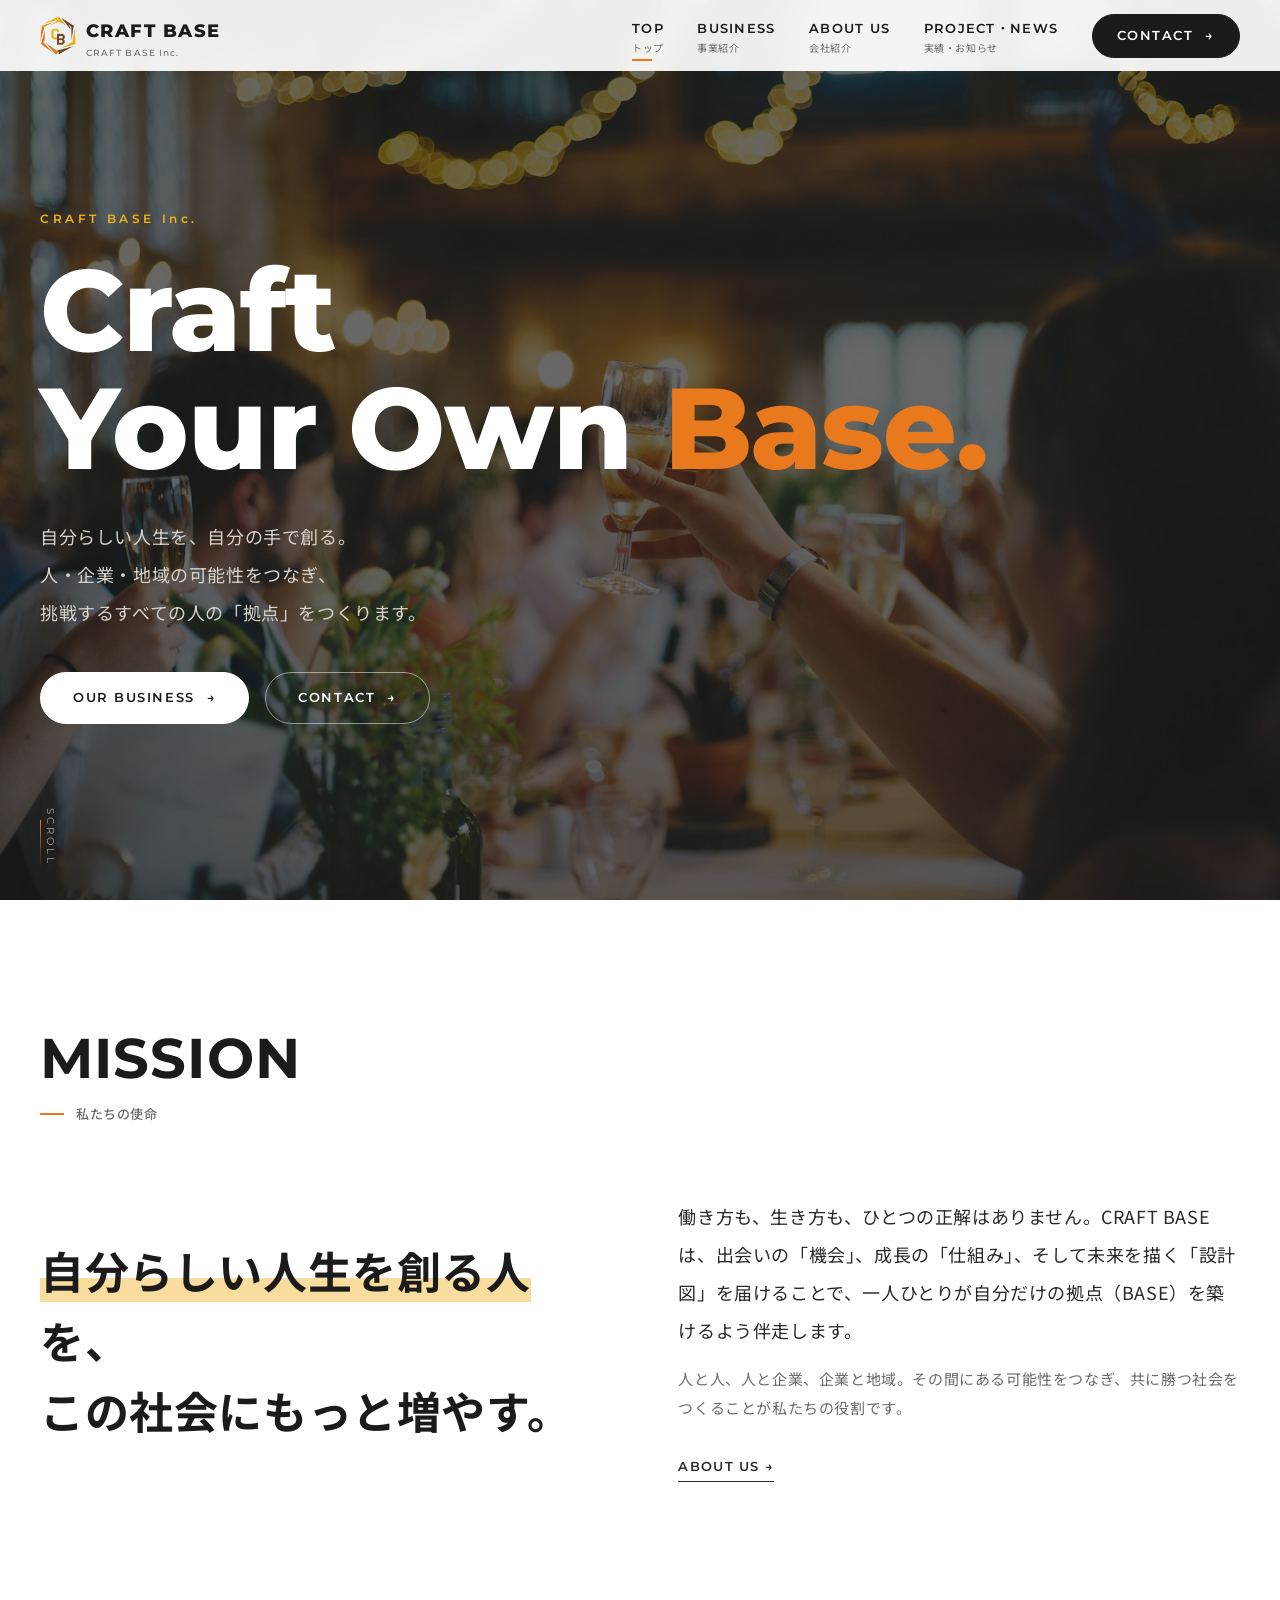
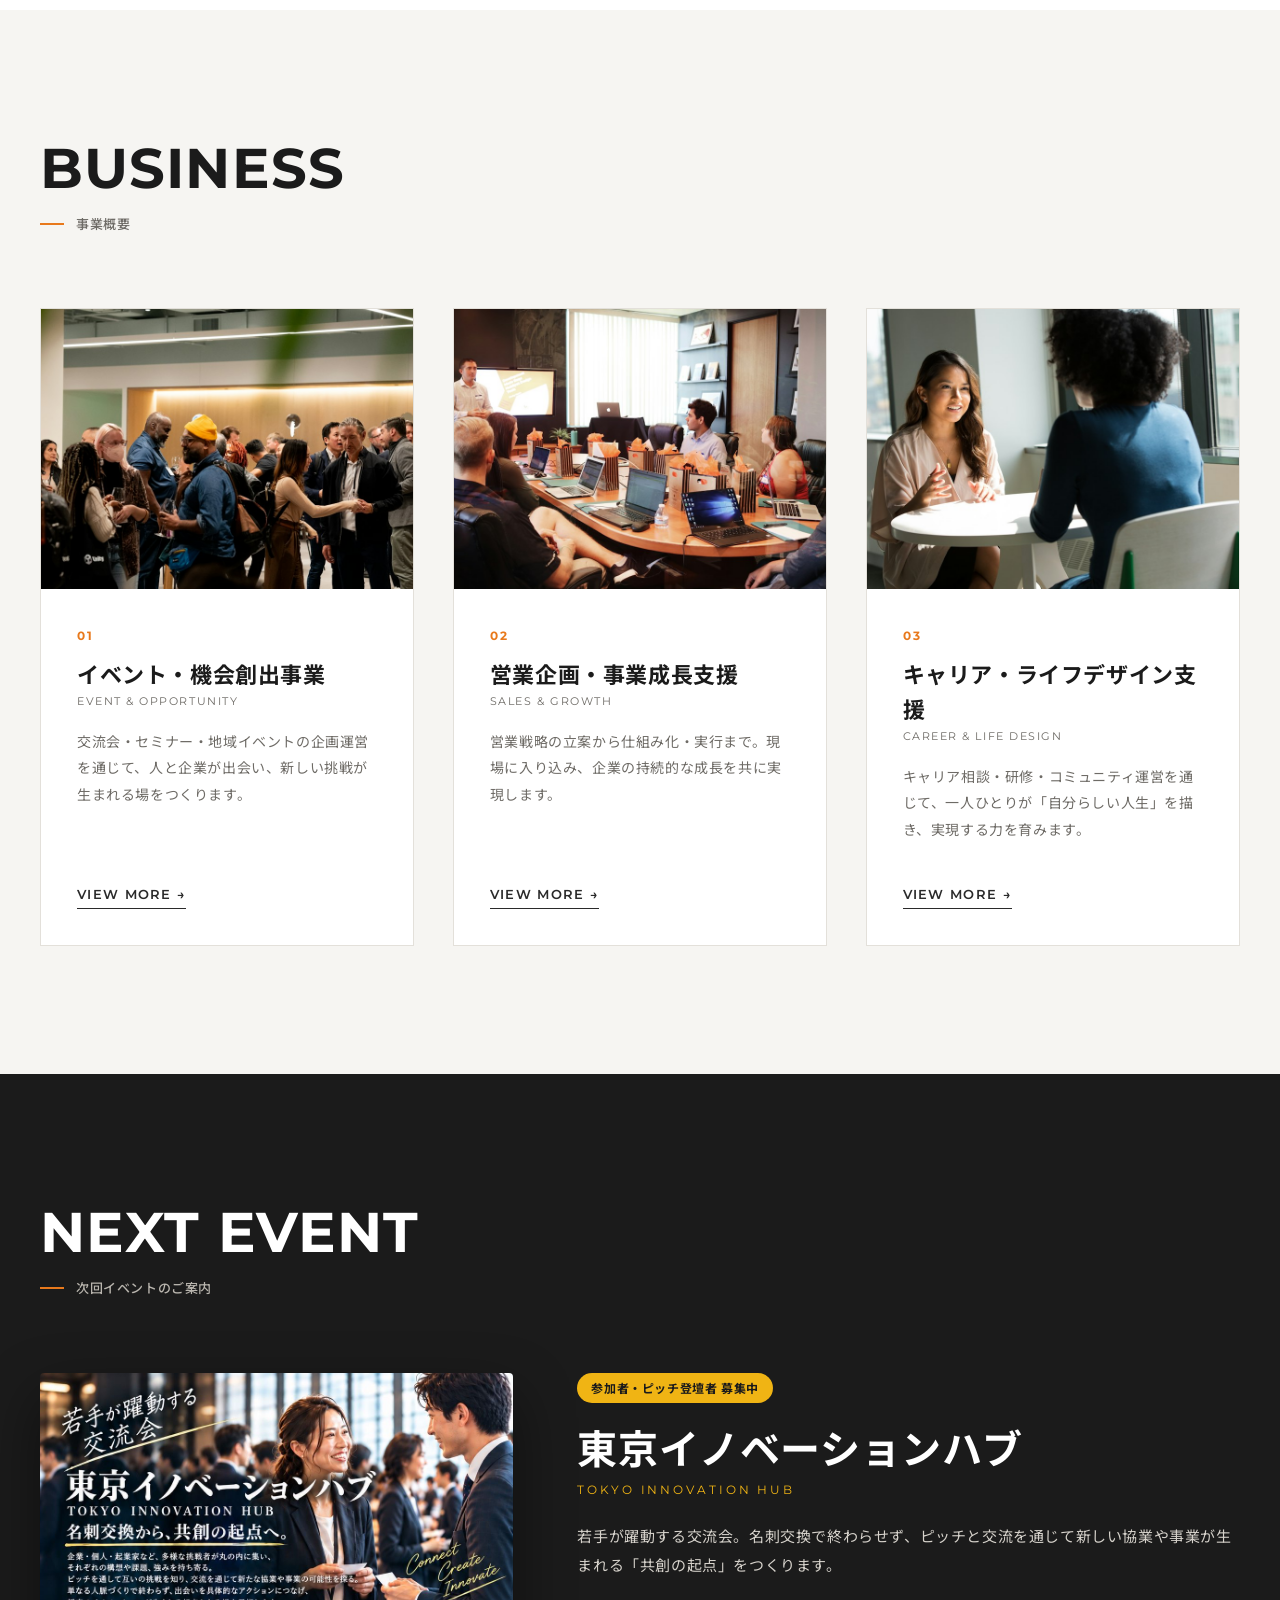
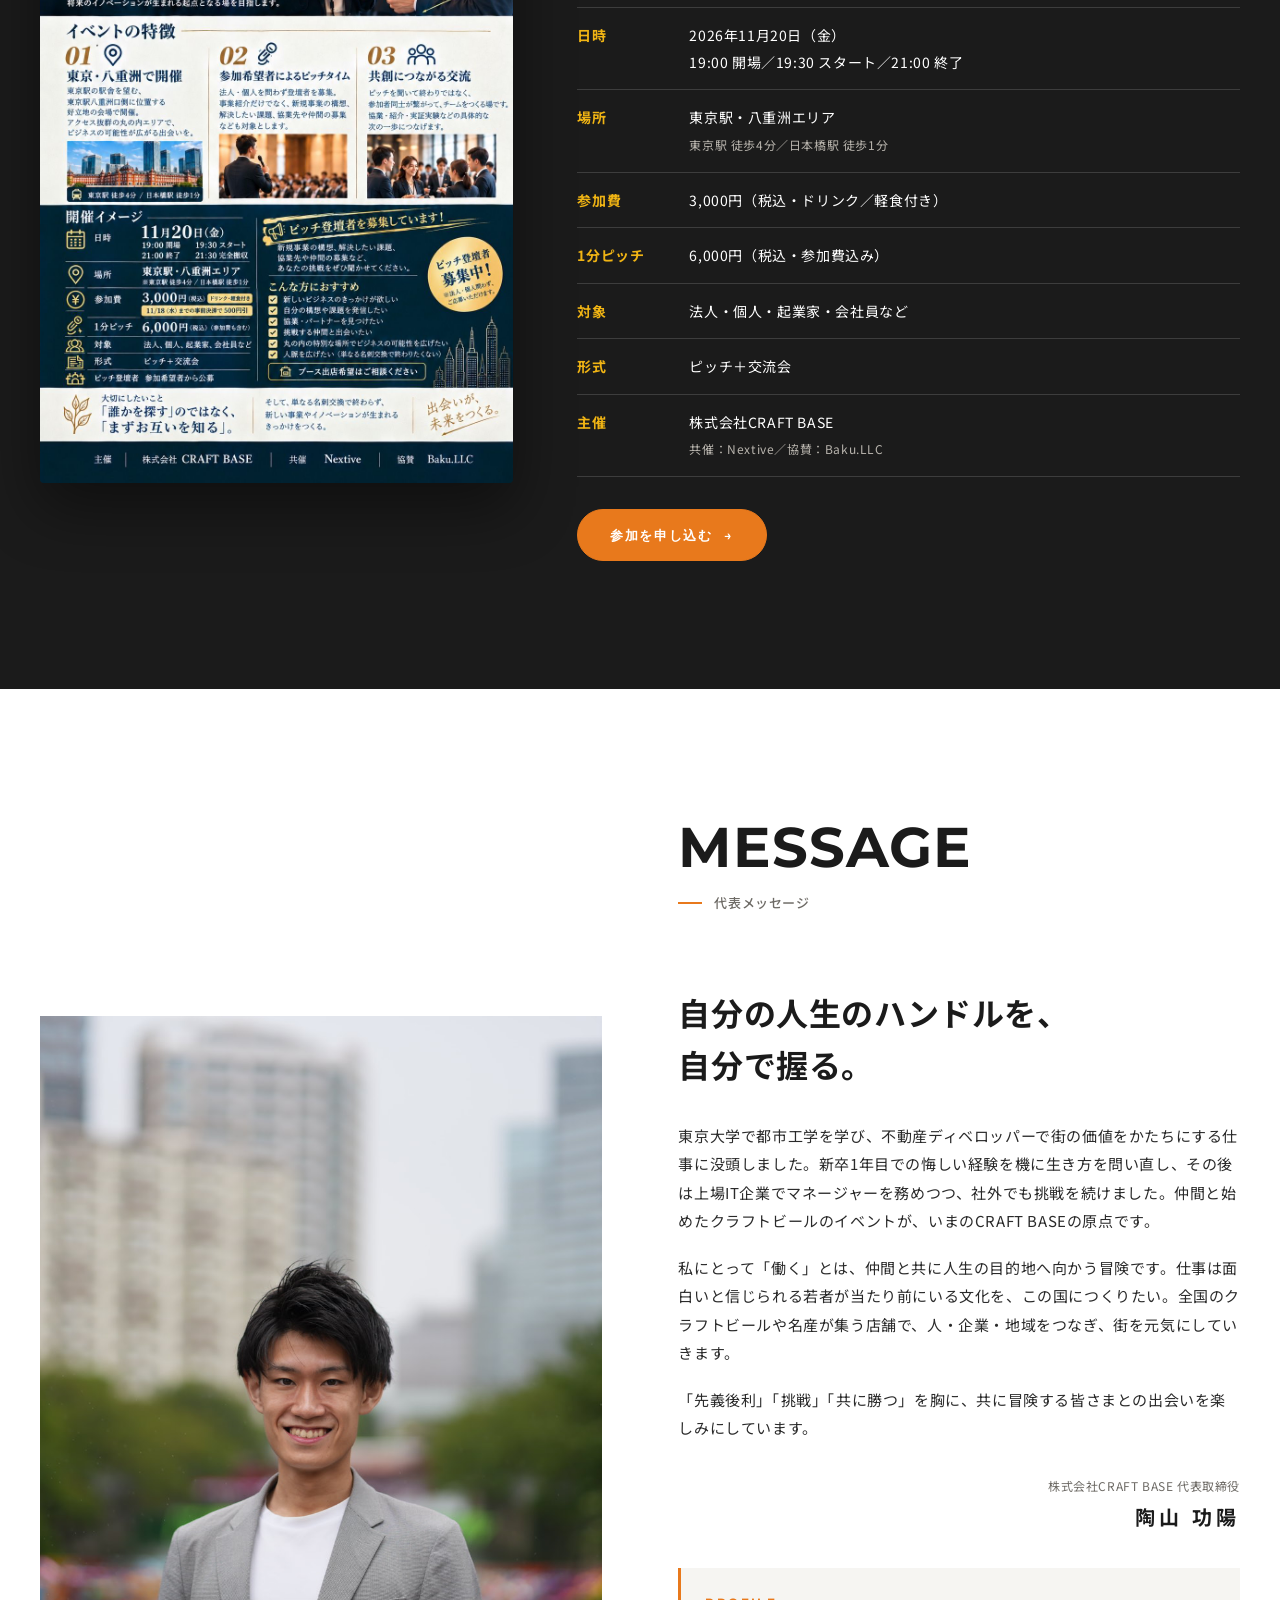
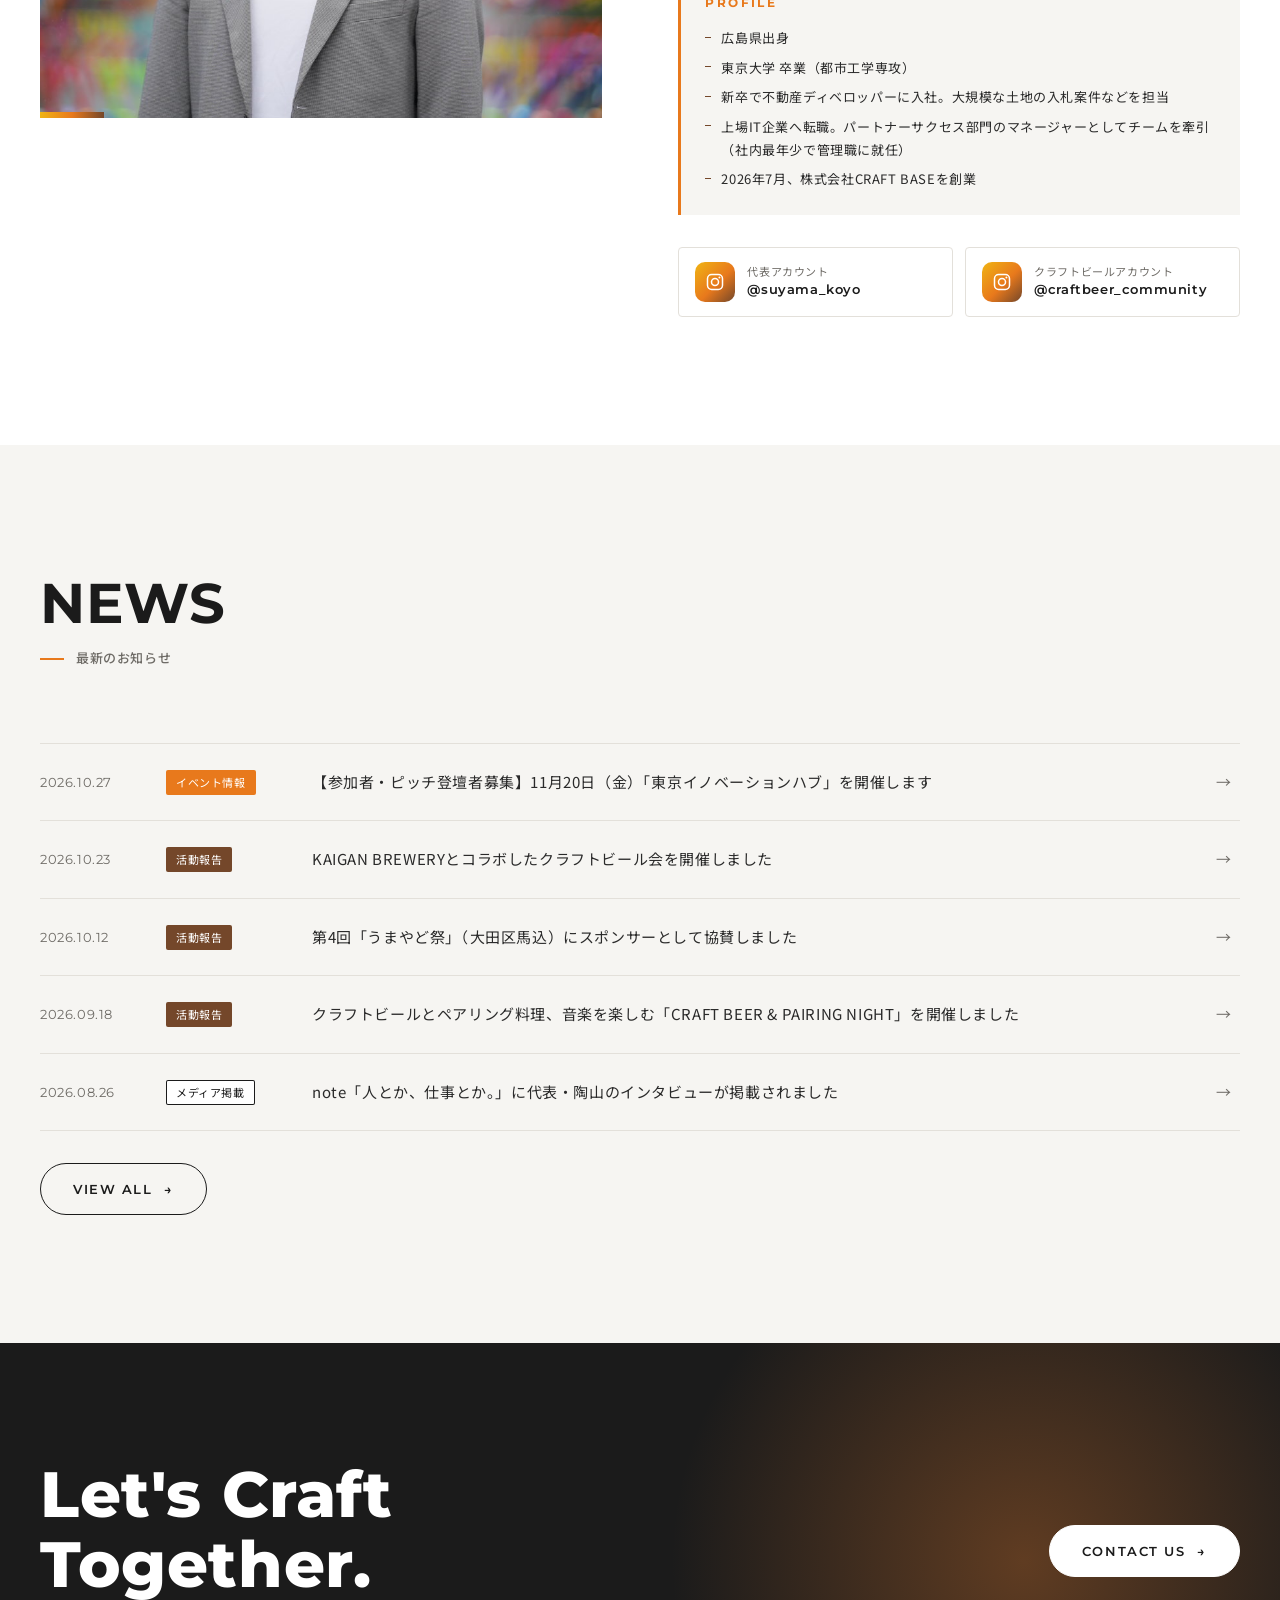
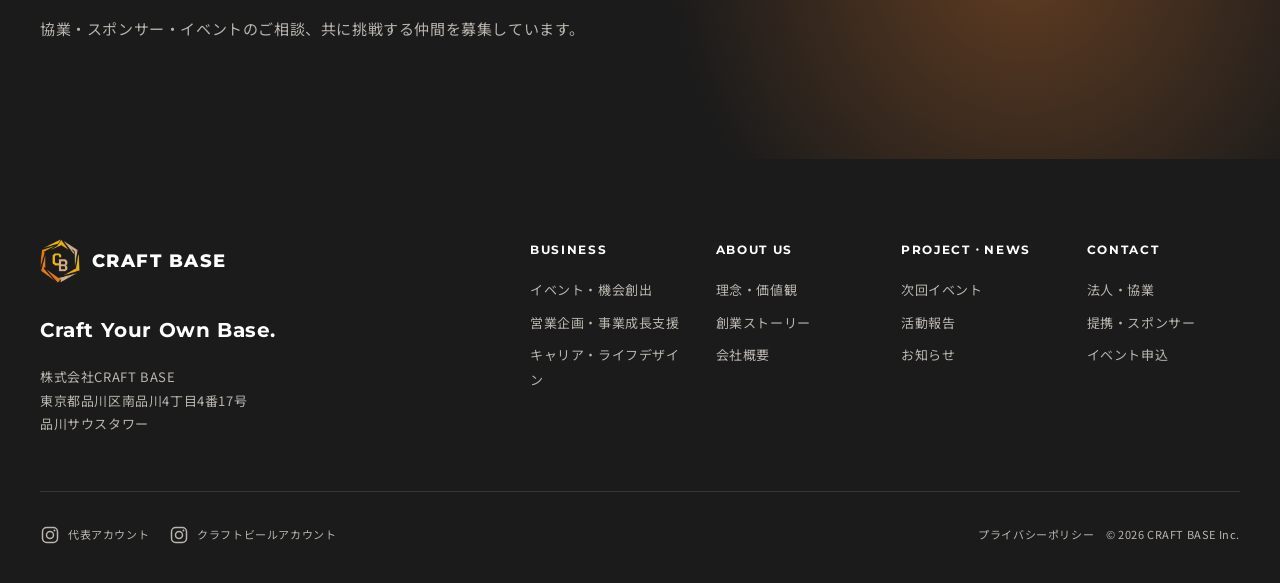
==== commit 22cb27db: "申込フォームに参加区分を追加、事前決済割引の記載を削除、受付メールの差出人名をイベントごとに設定" ====
--- a/index.html
+++ b/index.html
@@ -141,15 +141,14 @@
             <dl class="event-info">
               <div><dt>日時</dt><dd>2026年11月20日（金）<br>19:00 開場／19:30 スタート／21:00 終了</dd></div>
               <div><dt>場所</dt><dd>東京駅・八重洲エリア<br><small>東京駅 徒歩4分／日本橋駅 徒歩1分</small></dd></div>
-              <div><dt>参加費</dt><dd>3,000円（税込・ドリンク／軽食付き）<br><small>11月18日（水）までの事前決済で500円引</small></dd></div>
+              <div><dt>参加費</dt><dd>3,000円（税込・ドリンク／軽食付き）</dd></div>
               <div><dt>1分ピッチ</dt><dd>6,000円（税込・参加費込み）</dd></div>
               <div><dt>対象</dt><dd>法人・個人・起業家・会社員など</dd></div>
               <div><dt>形式</dt><dd>ピッチ＋交流会</dd></div>
               <div><dt>主催</dt><dd>株式会社CRAFT BASE<br><small>共催：Nextive／協賛：Baku.LLC</small></dd></div>
             </dl>
             <div class="event-feature__actions">
-              <!-- TODO: 申込ページ作成後にリンク先を設定 -->
-              <a class="btn btn--accent" href="#">参加を申し込む</a>
+              <a class="btn btn--accent" href="/events/tokyo-innovation-hub/?ref=top_next_event">参加を申し込む</a>
             </div>
           </div>
         </div>
@@ -213,7 +212,7 @@
           <span class="section-head__ja">最新のお知らせ</span>
         </div>
         <ul class="news-list reveal">
-          <li class="news-item"><a href="#next-event"><time class="news-item__date" datetime="2026-10-27">2026.10.27</time><span class="cat cat--event">イベント情報</span><span class="news-item__title">【参加者・ピッチ登壇者募集】11月20日（金）「東京イノベーションハブ」を開催します</span></a></li>
+          <li class="news-item"><a href="/events/tokyo-innovation-hub/?ref=top_news"><time class="news-item__date" datetime="2026-10-27">2026.10.27</time><span class="cat cat--event">イベント情報</span><span class="news-item__title">【参加者・ピッチ登壇者募集】11月20日（金）「東京イノベーションハブ」を開催します</span></a></li>
           <li class="news-item"><a href="news.html#report"><time class="news-item__date" datetime="2026-10-23">2026.10.23</time><span class="cat cat--report">活動報告</span><span class="news-item__title">KAIGAN BREWERYとコラボしたクラフトビール会を開催しました</span></a></li>
           <li class="news-item"><a href="https://www.instagram.com/p/DeNpM0XGfl6/" target="_blank" rel="noopener"><time class="news-item__date" datetime="2026-10-12">2026.10.12</time><span class="cat cat--report">活動報告</span><span class="news-item__title">第4回「うまやど祭」（大田区馬込）にスポンサーとして協賛しました</span></a></li>
           <li class="news-item"><a href="news.html#report"><time class="news-item__date" datetime="2026-09-18">2026.09.18</time><span class="cat cat--report">活動報告</span><span class="news-item__title">クラフトビールとペアリング料理、音楽を楽しむ「CRAFT BEER &amp; PAIRING NIGHT」を開催しました</span></a></li>
@@ -280,11 +279,12 @@
       </div>
       <div class="footer__bottom">
         <ul class="sns"><li><a class="sns__link" href="https://www.instagram.com/suyama_koyo/" target="_blank" rel="noopener" aria-label="代表アカウント @suyama_koyo（Instagram）"><svg viewBox="0 0 24 24" aria-hidden="true"><rect x="3" y="3" width="18" height="18" rx="5" fill="none" stroke="currentColor" stroke-width="1.8"/><circle cx="12" cy="12" r="4.2" fill="none" stroke="currentColor" stroke-width="1.8"/><circle cx="17.3" cy="6.7" r="1.2" fill="currentColor"/></svg><span>代表アカウント</span></a></li><li><a class="sns__link" href="https://www.instagram.com/craftbeer_community/" target="_blank" rel="noopener" aria-label="クラフトビールアカウント @craftbeer_community（Instagram）"><svg viewBox="0 0 24 24" aria-hidden="true"><rect x="3" y="3" width="18" height="18" rx="5" fill="none" stroke="currentColor" stroke-width="1.8"/><circle cx="12" cy="12" r="4.2" fill="none" stroke="currentColor" stroke-width="1.8"/><circle cx="17.3" cy="6.7" r="1.2" fill="currentColor"/></svg><span>クラフトビールアカウント</span></a></li></ul>
-        <p><a href="#">プライバシーポリシー</a>　&copy; <span data-year>2026</span> CRAFT BASE Inc.</p>
+        <p><a href="privacy.html">プライバシーポリシー</a>　&copy; <span data-year>2026</span> CRAFT BASE Inc.</p>
       </div>
     </div>
   </footer>
 
+  <script src="assets/js/attribution.js"></script>
   <script src="assets/js/main.js"></script>
 </body>
 </html>
--- a/assets/css/style.css
+++ b/assets/css/style.css
@@ -444,6 +444,18 @@
 .form__privacy a { text-decoration: underline; }
 .form__submit { margin-top: 32px; text-align: center; }
 .form__submit .btn { min-width: 280px; }
+
+/* ==========================================================================
+   Policy (privacy.html)
+   ========================================================================== */
+.policy { max-width: 800px; line-height: 2; }
+.policy h2 { margin-top: 48px; padding-bottom: 12px; border-bottom: 1px solid var(--c-line); font-size: clamp(17px, 1.8vw, 20px); font-weight: 700; color: var(--c-ink); }
+.policy h2 + p, .policy h2 + ul { margin-top: 16px; }
+.policy p + ul, .policy p + p { margin-top: 12px; }
+.policy ul { padding-left: 1.4em; list-style: disc; }
+.policy a { text-decoration: underline; }
+.policy__sign { margin-top: 48px !important; }
+.policy__date { color: var(--c-gray); font-size: 14px; }
 
 /* ==========================================================================
    Footer
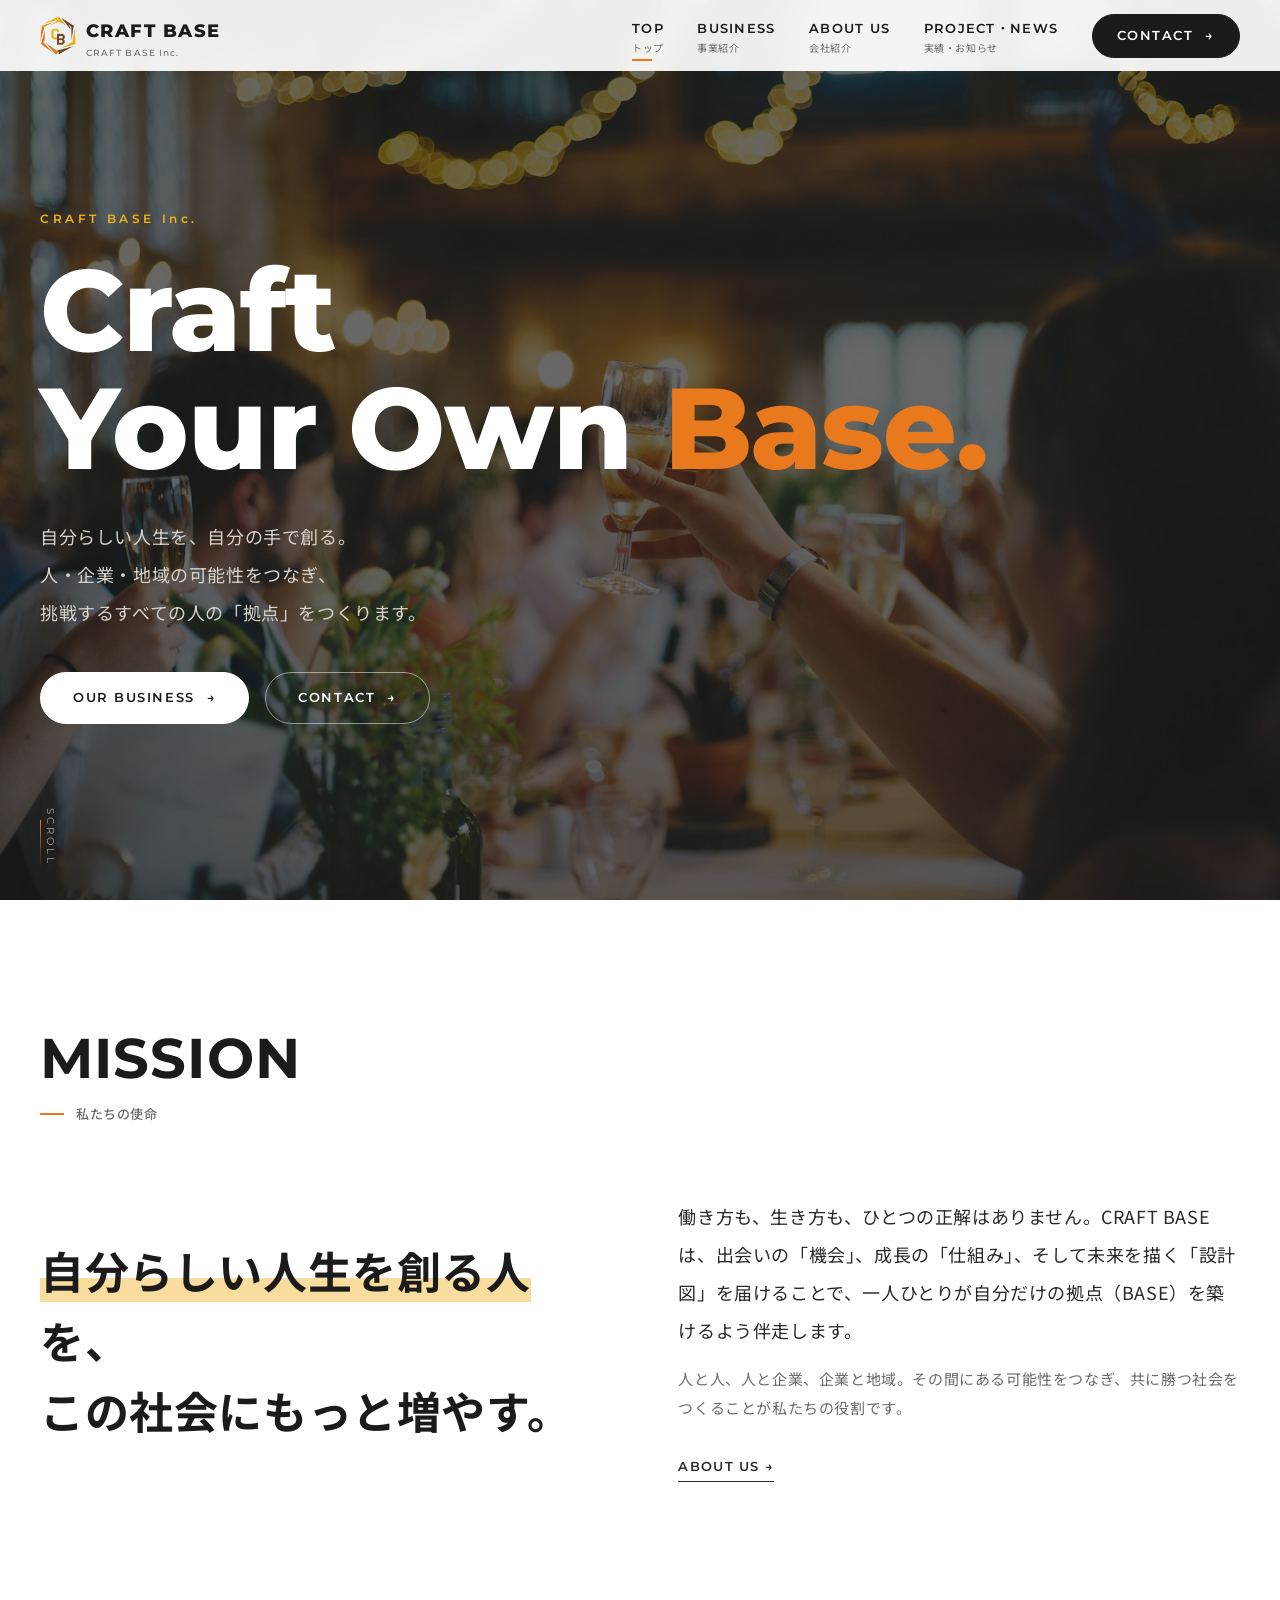
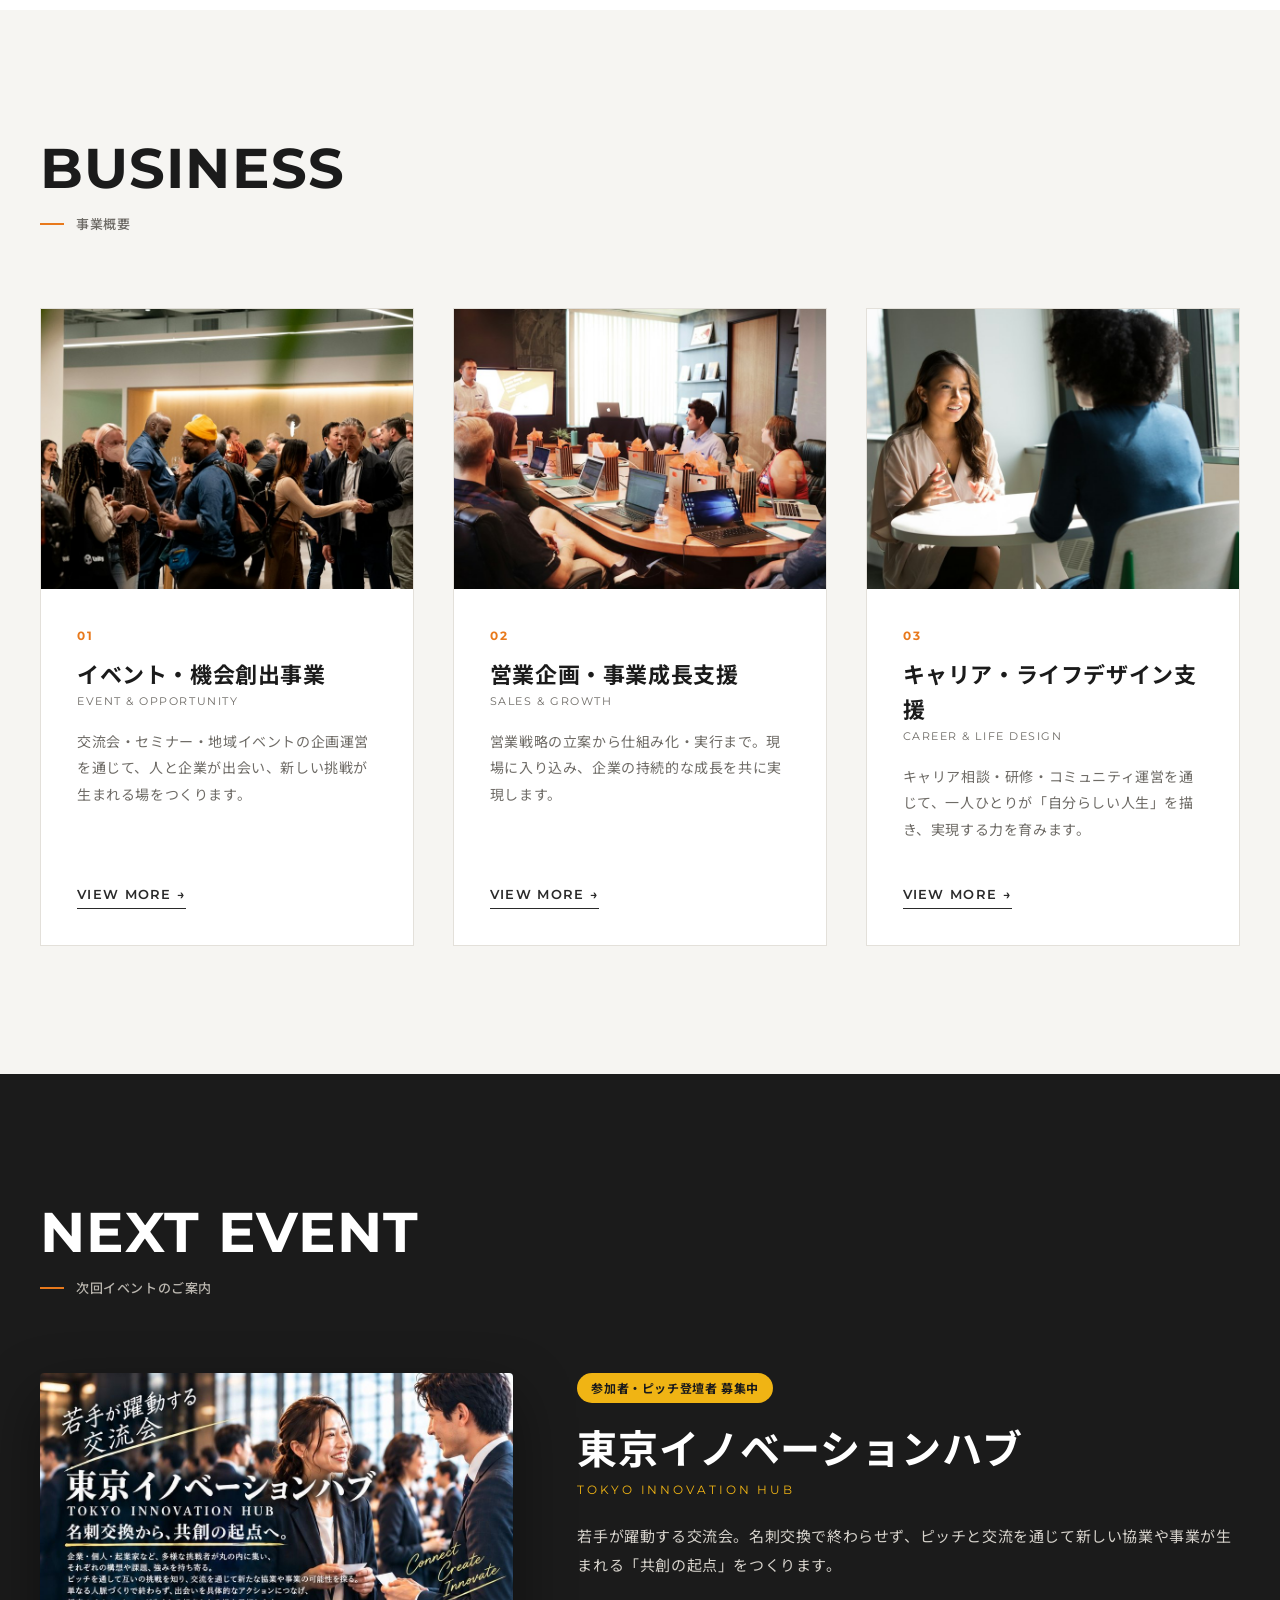
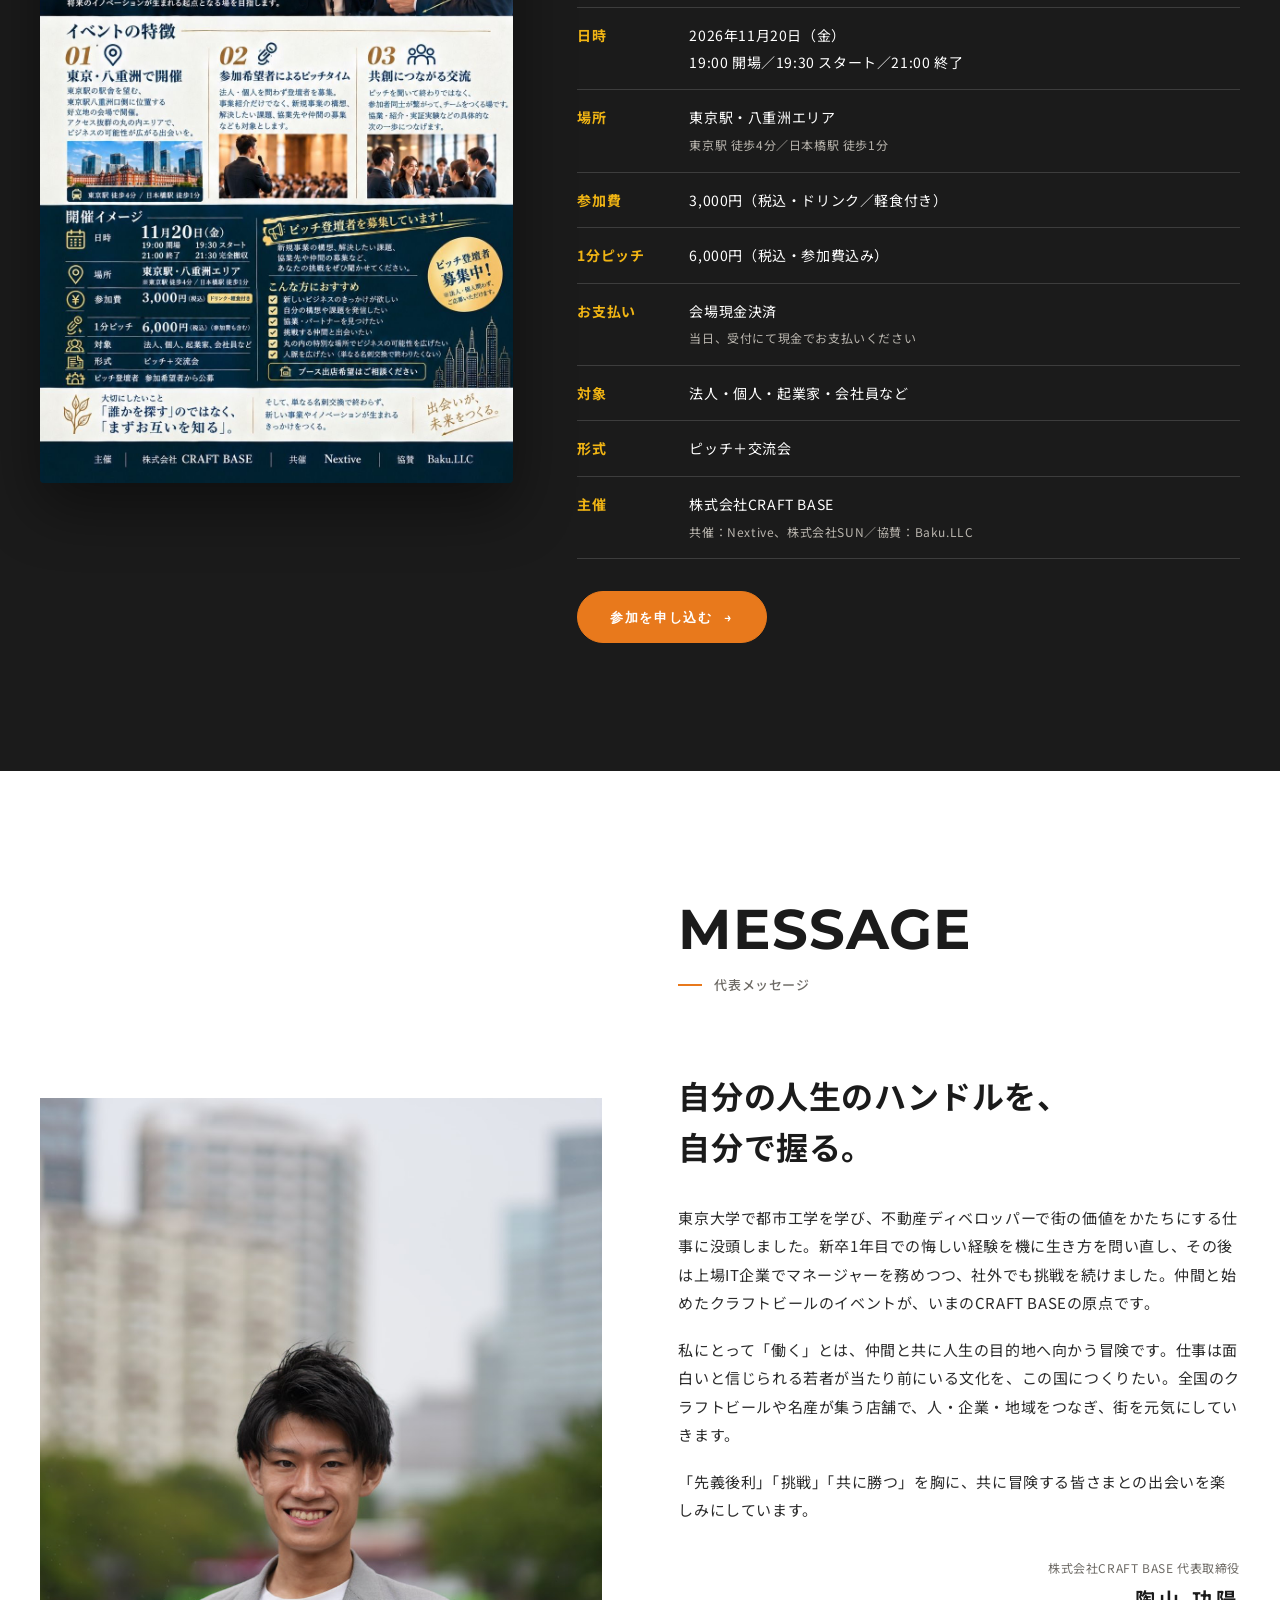
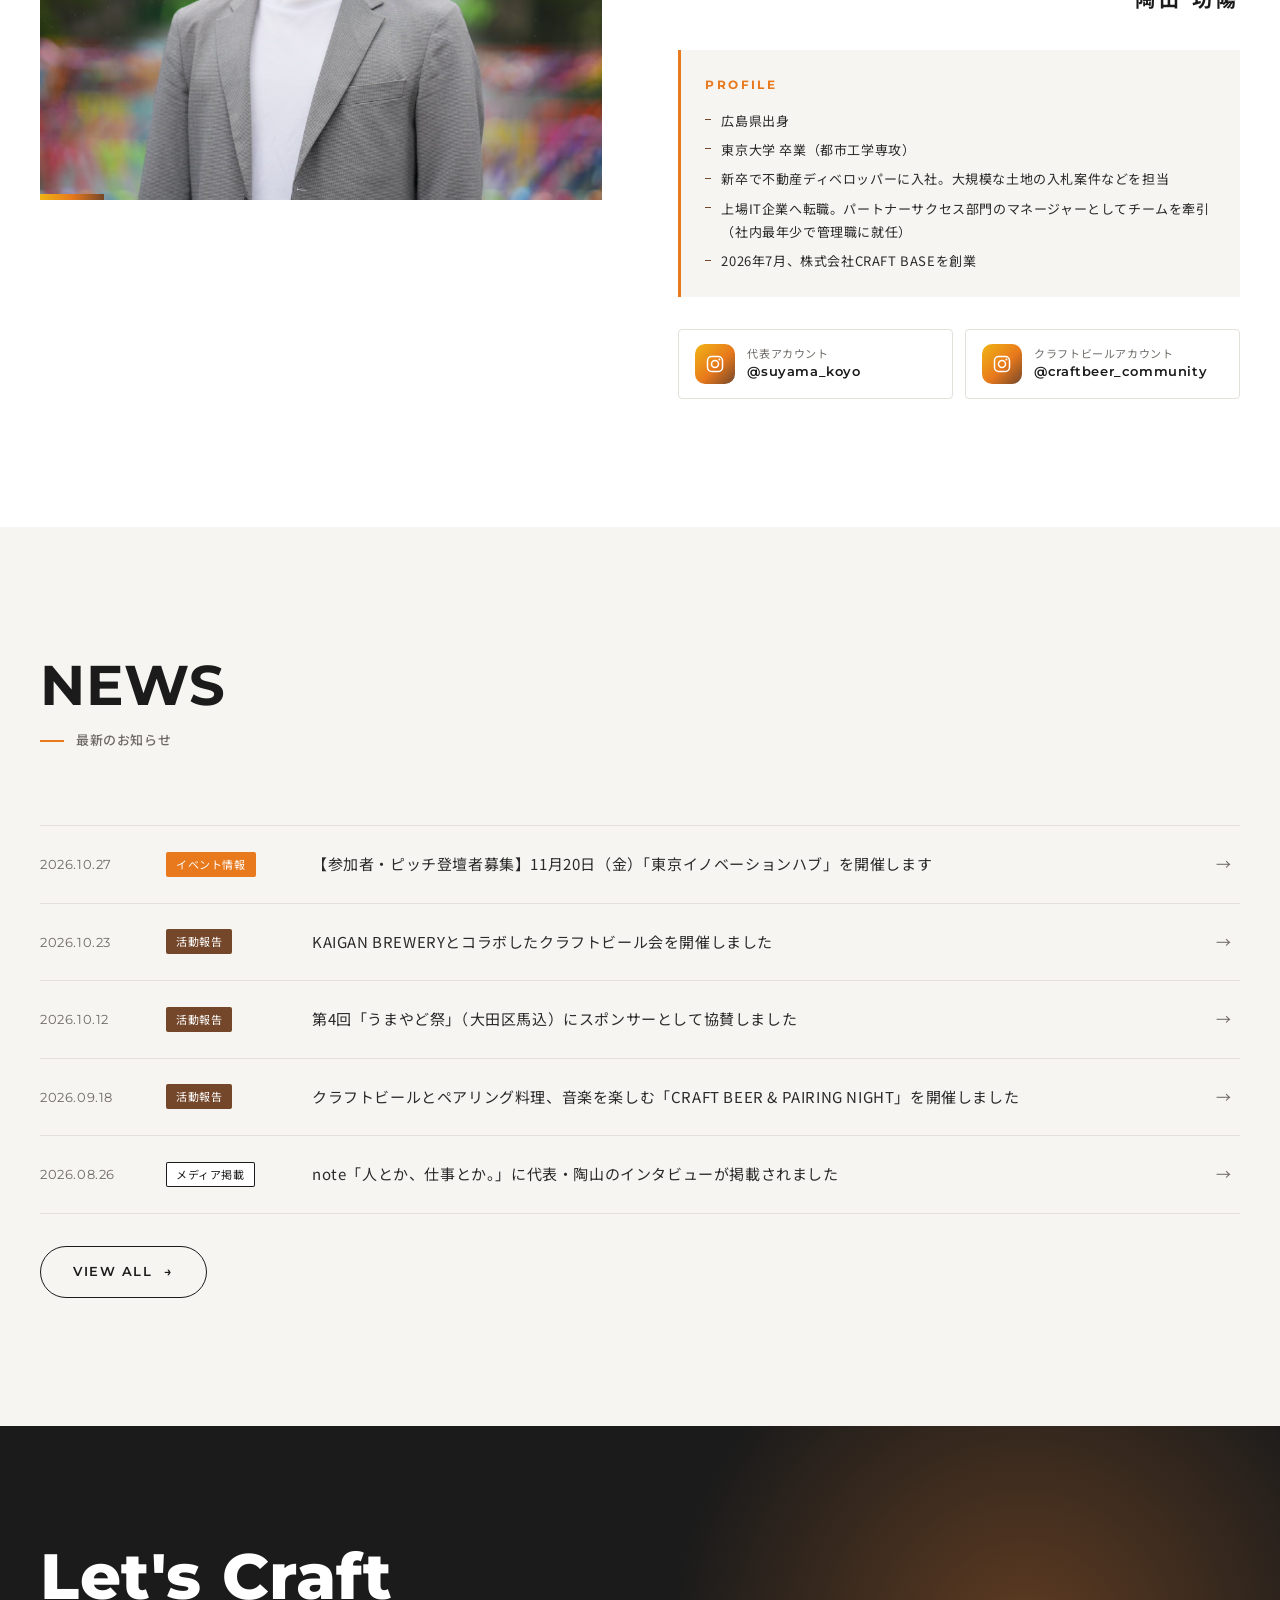
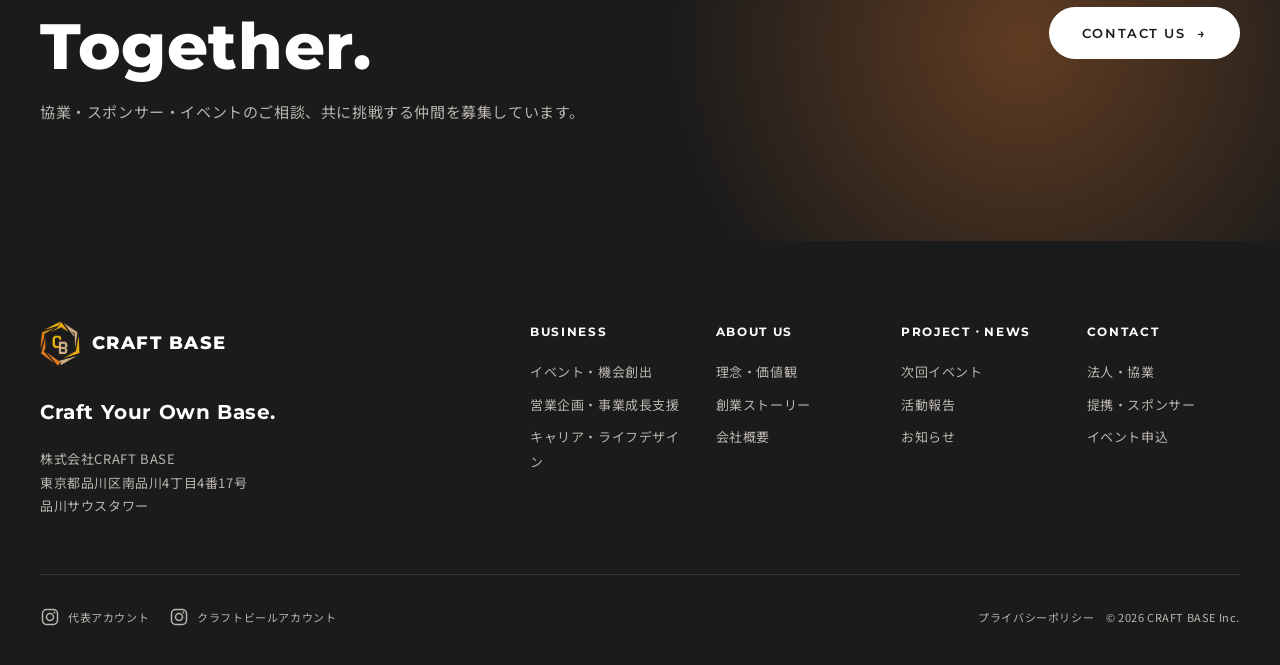
==== commit 72bc996f: "東京イノベーションハブ: 支払いを会場現金決済と明記し、共催に株式会社SUNを追加 - TOP・NEWS・申込ページに「お支払い：会場現金決済」を追加 - 受付メールの開催概要にお支払い方法を記載 -" ====
--- a/index.html
+++ b/index.html
@@ -143,9 +143,10 @@
               <div><dt>場所</dt><dd>東京駅・八重洲エリア<br><small>東京駅 徒歩4分／日本橋駅 徒歩1分</small></dd></div>
               <div><dt>参加費</dt><dd>3,000円（税込・ドリンク／軽食付き）</dd></div>
               <div><dt>1分ピッチ</dt><dd>6,000円（税込・参加費込み）</dd></div>
+              <div><dt>お支払い</dt><dd>会場現金決済<br><small>当日、受付にて現金でお支払いください</small></dd></div>
               <div><dt>対象</dt><dd>法人・個人・起業家・会社員など</dd></div>
               <div><dt>形式</dt><dd>ピッチ＋交流会</dd></div>
-              <div><dt>主催</dt><dd>株式会社CRAFT BASE<br><small>共催：Nextive／協賛：Baku.LLC</small></dd></div>
+              <div><dt>主催</dt><dd>株式会社CRAFT BASE<br><small>共催：Nextive、株式会社SUN／協賛：Baku.LLC</small></dd></div>
             </dl>
             <div class="event-feature__actions">
               <a class="btn btn--accent" href="/events/tokyo-innovation-hub/?ref=top_next_event">参加を申し込む</a>
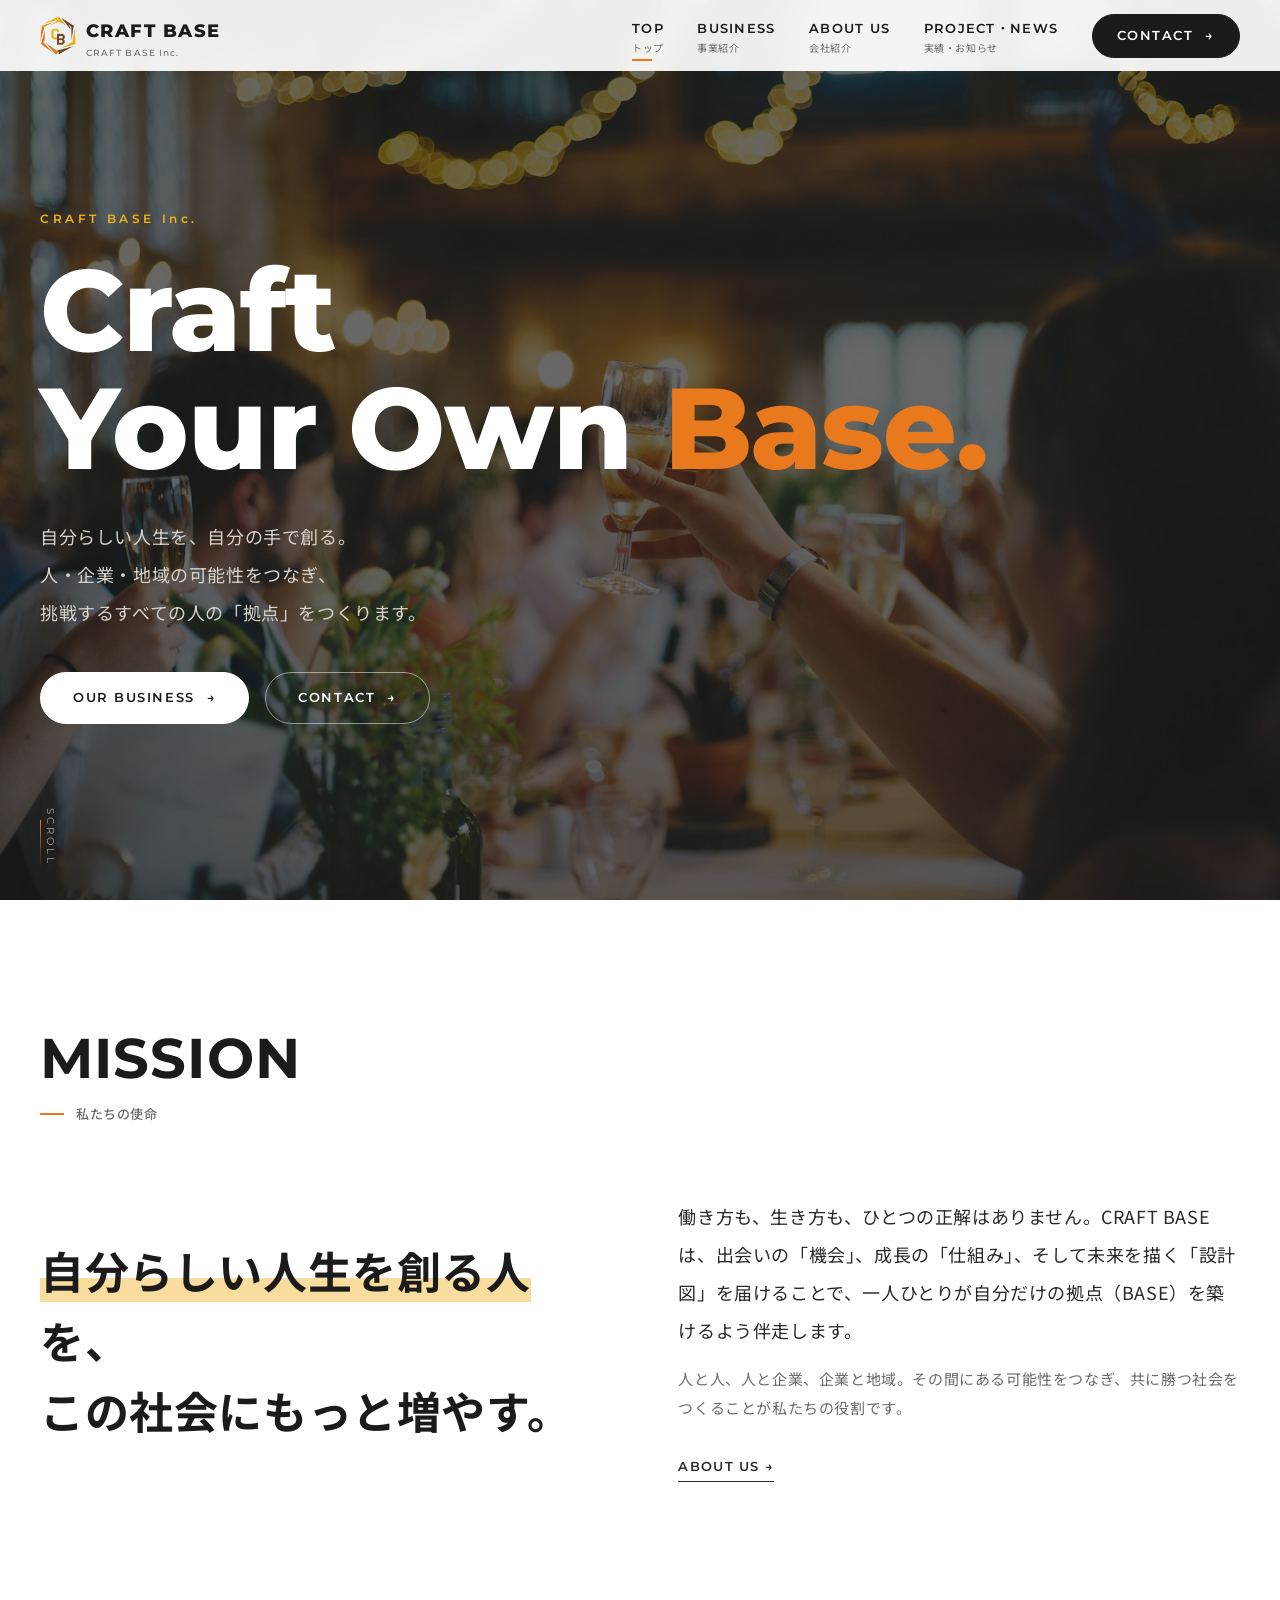
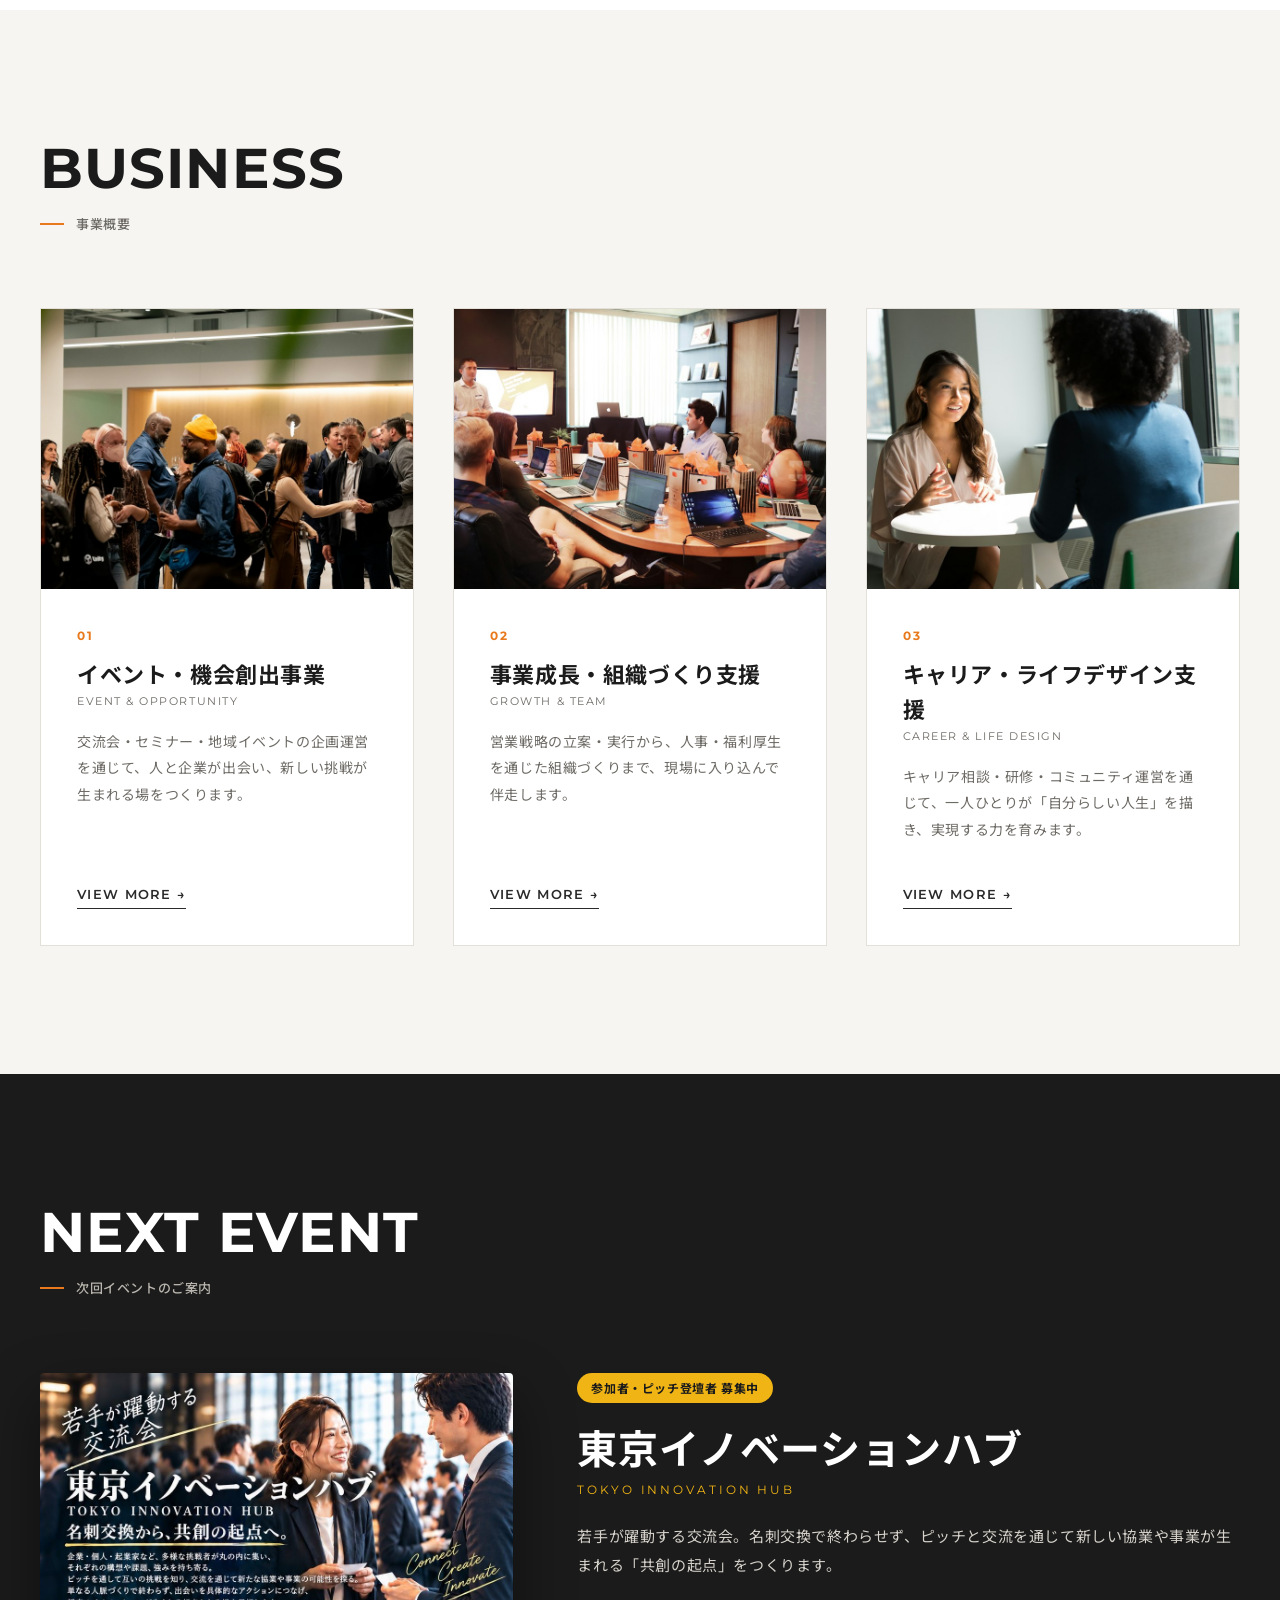
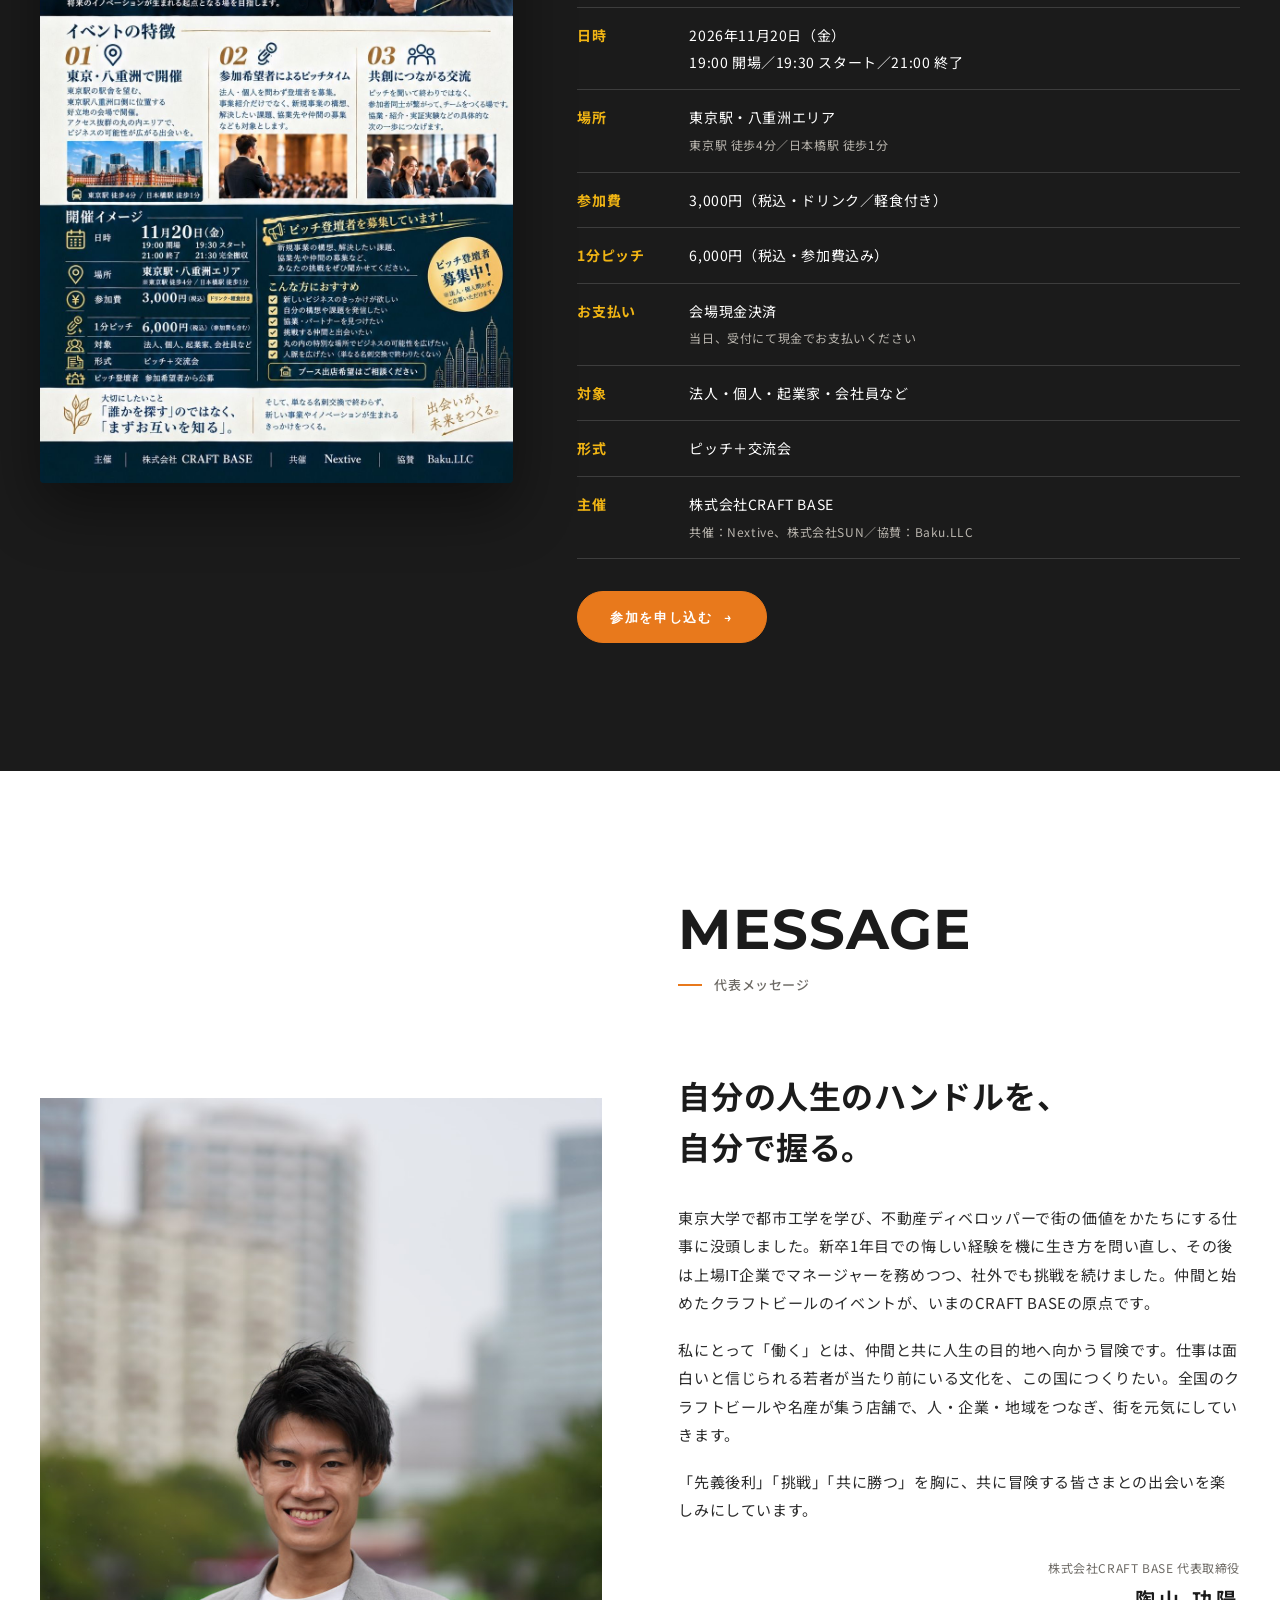
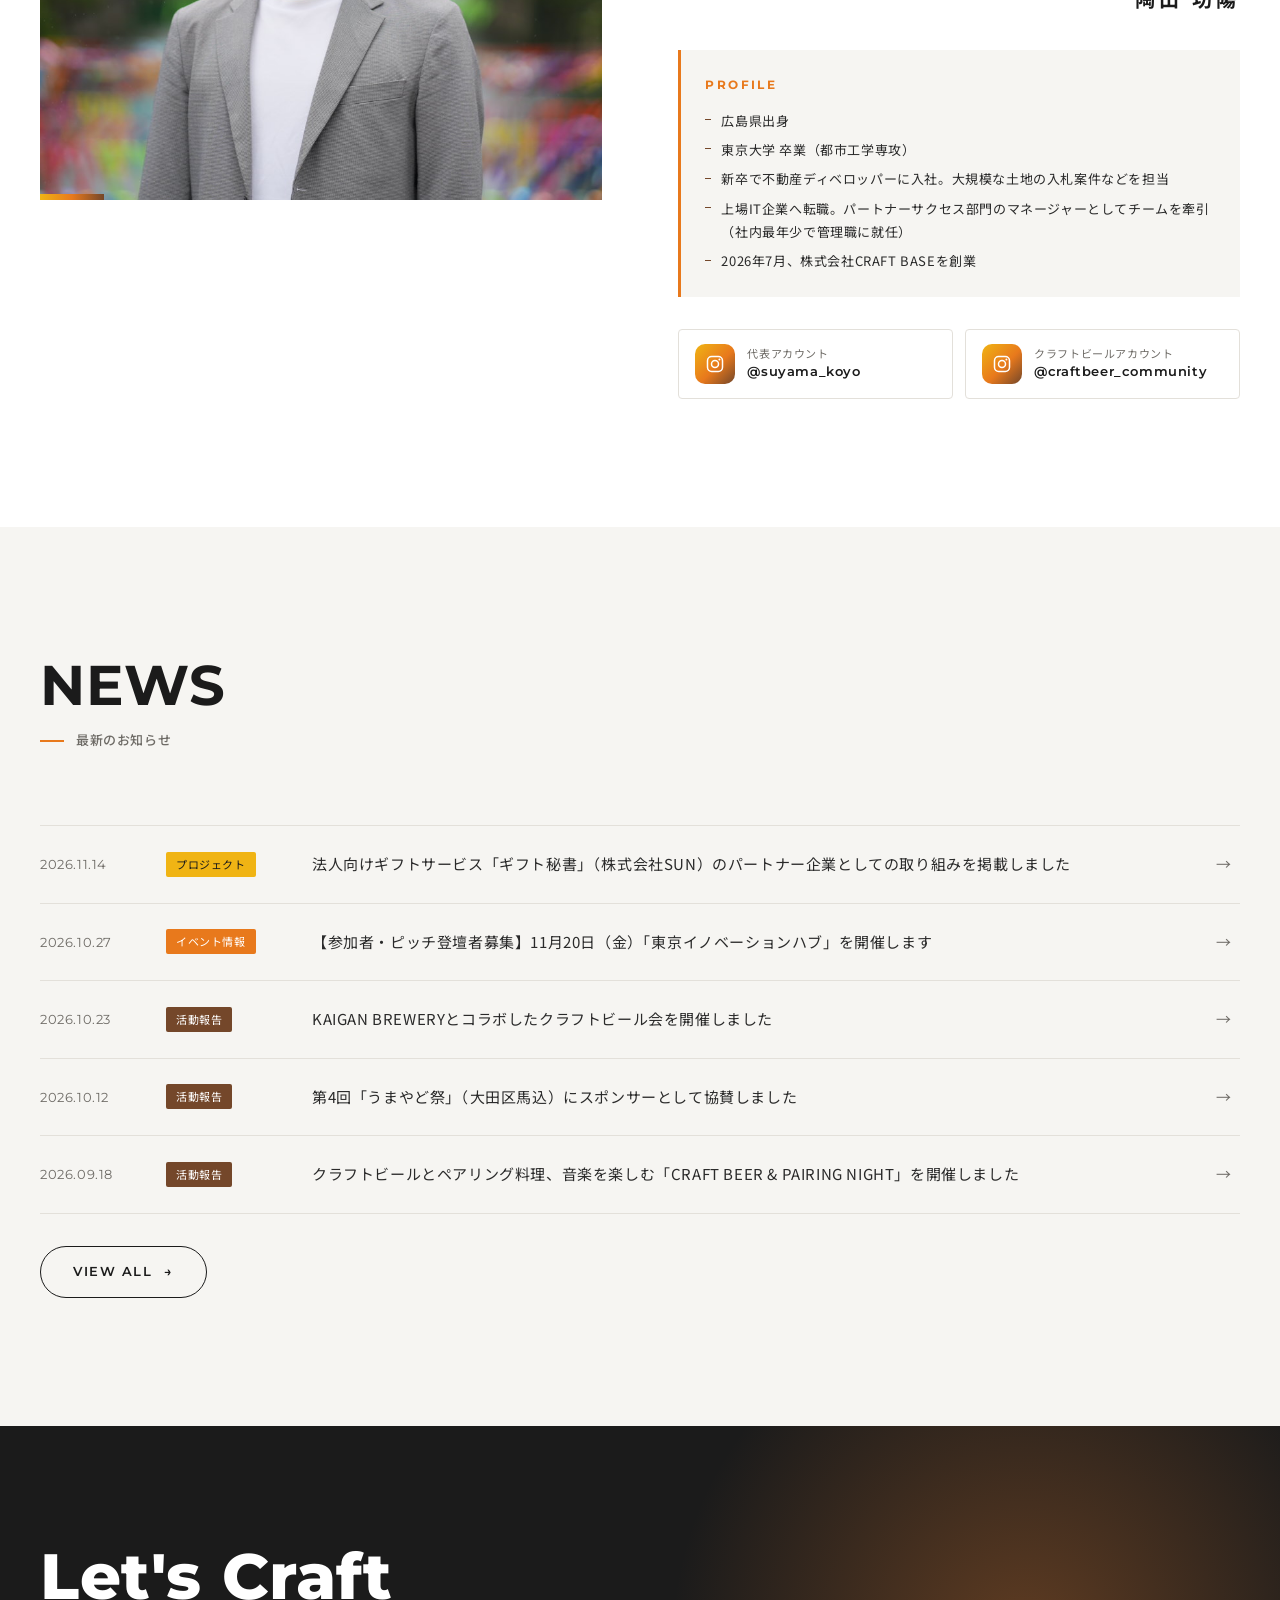
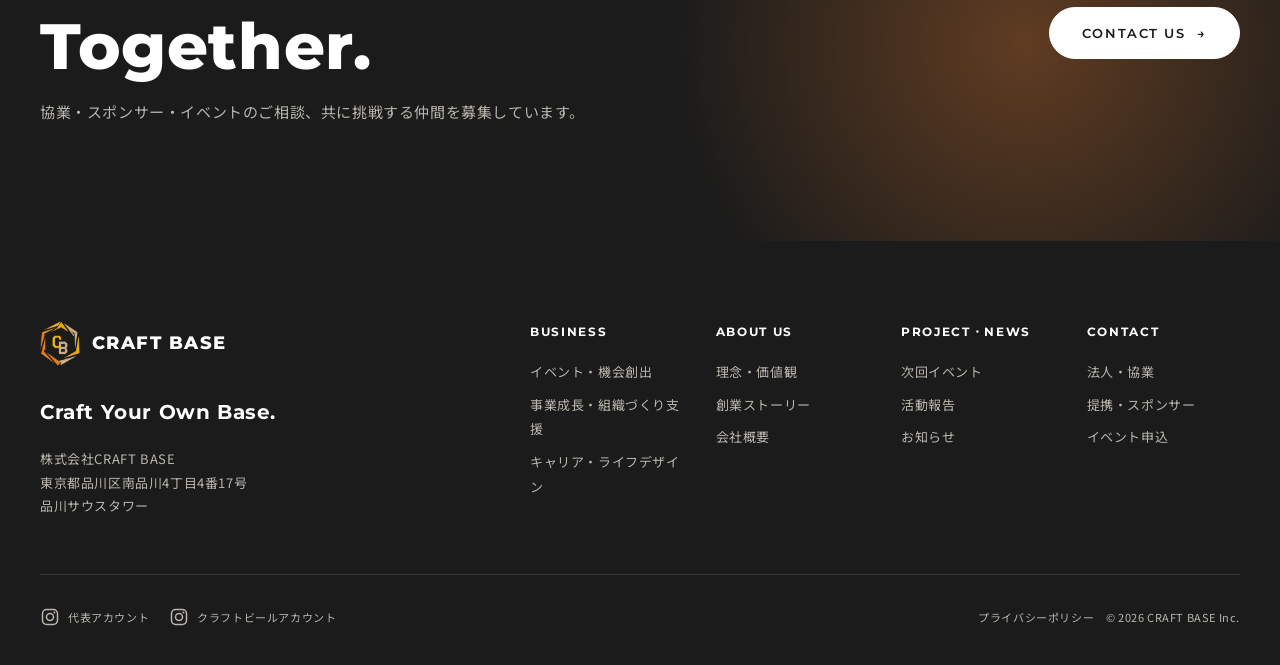
==== commit 4e8f3588: "事業②を GROWTH & TEAM に改称し、ギフト秘書のプロジェクトページを追加 - 事業②: SALES & GROWTH｜営業企画・事業成長支援 → GROWTH & TEAM｜事業成長・組織" ====
--- a/index.html
+++ b/index.html
@@ -4,7 +4,7 @@
   <meta charset="UTF-8">
   <meta name="viewport" content="width=device-width, initial-scale=1">
   <title>株式会社CRAFT BASE | Craft Your Own Base.</title>
-  <meta name="description" content="株式会社CRAFT BASEは「自分らしい人生を創る人を増やす」を軸に、人・企業・地域の可能性をつなぐ会社です。イベント・機会創出、営業企画・事業成長支援、キャリア・ライフデザイン支援を展開しています。">
+  <meta name="description" content="株式会社CRAFT BASEは「自分らしい人生を創る人を増やす」を軸に、人・企業・地域の可能性をつなぐ会社です。イベント・機会創出、事業成長・組織づくり支援、キャリア・ライフデザイン支援を展開しています。">
   <link rel="canonical" href="https://craftbase.biz/">
   <meta property="og:type" content="website">
   <meta property="og:site_name" content="株式会社CRAFT BASE">
@@ -102,9 +102,9 @@
             <div class="ph"><img src="assets/img/biz-growth.jpg" alt="チームでの戦略ミーティング" loading="lazy"></div>
             <div class="biz-card__body">
               <p class="biz-card__num">02</p>
-              <h3 class="heading-md biz-card__title">営業企画・事業成長支援</h3>
-              <p class="biz-card__en">SALES &amp; GROWTH</p>
-              <p class="biz-card__text">営業戦略の立案から仕組み化・実行まで。現場に入り込み、企業の持続的な成長を共に実現します。</p>
+              <h3 class="heading-md biz-card__title">事業成長・組織づくり支援</h3>
+              <p class="biz-card__en">GROWTH &amp; TEAM</p>
+              <p class="biz-card__text">営業戦略の立案・実行から、人事・福利厚生を通じた組織づくりまで、現場に入り込んで伴走します。</p>
             </div>
             <div class="biz-card__foot"><a class="link-arrow" href="business.html#growth">VIEW MORE</a></div>
           </article>
@@ -213,11 +213,11 @@
           <span class="section-head__ja">最新のお知らせ</span>
         </div>
         <ul class="news-list reveal">
+          <li class="news-item"><a href="/projects/gift-secretary/"><time class="news-item__date" datetime="2026-11-14">2026.11.14</time><span class="cat cat--project">プロジェクト</span><span class="news-item__title">法人向けギフトサービス「ギフト秘書」（株式会社SUN）のパートナー企業としての取り組みを掲載しました</span></a></li>
           <li class="news-item"><a href="/events/tokyo-innovation-hub/?ref=top_news"><time class="news-item__date" datetime="2026-10-27">2026.10.27</time><span class="cat cat--event">イベント情報</span><span class="news-item__title">【参加者・ピッチ登壇者募集】11月20日（金）「東京イノベーションハブ」を開催します</span></a></li>
           <li class="news-item"><a href="news.html#report"><time class="news-item__date" datetime="2026-10-23">2026.10.23</time><span class="cat cat--report">活動報告</span><span class="news-item__title">KAIGAN BREWERYとコラボしたクラフトビール会を開催しました</span></a></li>
           <li class="news-item"><a href="https://www.instagram.com/p/DeNpM0XGfl6/" target="_blank" rel="noopener"><time class="news-item__date" datetime="2026-10-12">2026.10.12</time><span class="cat cat--report">活動報告</span><span class="news-item__title">第4回「うまやど祭」（大田区馬込）にスポンサーとして協賛しました</span></a></li>
           <li class="news-item"><a href="news.html#report"><time class="news-item__date" datetime="2026-09-18">2026.09.18</time><span class="cat cat--report">活動報告</span><span class="news-item__title">クラフトビールとペアリング料理、音楽を楽しむ「CRAFT BEER &amp; PAIRING NIGHT」を開催しました</span></a></li>
-          <li class="news-item"><a href="https://note.com/knowwork/n/n679b85e82e85" target="_blank" rel="noopener"><time class="news-item__date" datetime="2026-08-26">2026.08.26</time><span class="cat cat--media">メディア掲載</span><span class="news-item__title">note「人とか、仕事とか。」に代表・陶山のインタビューが掲載されました</span></a></li>
         </ul>
         <div class="mt-m reveal"><a class="btn btn--outline" href="news.html">VIEW ALL</a></div>
       </div>
@@ -249,7 +249,7 @@
             <p class="footer__nav-title">BUSINESS</p>
             <ul>
               <li><a href="business.html#event">イベント・機会創出</a></li>
-              <li><a href="business.html#growth">営業企画・事業成長支援</a></li>
+              <li><a href="business.html#growth">事業成長・組織づくり支援</a></li>
               <li><a href="business.html#career">キャリア・ライフデザイン</a></li>
             </ul>
           </div>
--- a/assets/css/style.css
+++ b/assets/css/style.css
@@ -290,6 +290,14 @@
 .service__list li::before { content: ""; position: absolute; left: 0; top: 50%; width: 8px; height: 8px; background: var(--c-orange); transform: translateY(-50%); }
 .tags { display: flex; flex-wrap: wrap; gap: 8px; margin-top: 24px; }
 .tag { padding: 4px 12px; font-size: 11px; border: 1px solid var(--c-line); border-radius: 999px; color: var(--c-gray); background: var(--c-white); }
+
+/* Business case link (実績カード) */
+.biz-case { display: block; margin-top: 28px; padding: 22px 24px; background: var(--c-paper); border-left: 3px solid var(--c-orange); transition: background .3s var(--ease); }
+.biz-case:hover { background: #efece6; }
+.biz-case__label { display: block; font-family: var(--font-en); font-size: 11px; font-weight: 700; letter-spacing: .16em; color: var(--c-orange); }
+.biz-case__text { display: block; margin-top: 8px; font-size: 14px; line-height: 1.9; color: var(--c-ink); }
+.biz-case .link-arrow { margin-top: 12px; }
+.biz-case:hover .link-arrow { color: var(--c-orange); }
 
 /* Future expansion roadmap */
 .roadmap { display: grid; grid-template-columns: repeat(3, 1fr); gap: 1px; background: rgba(255, 255, 255, .15); border: 1px solid rgba(255, 255, 255, .15); }
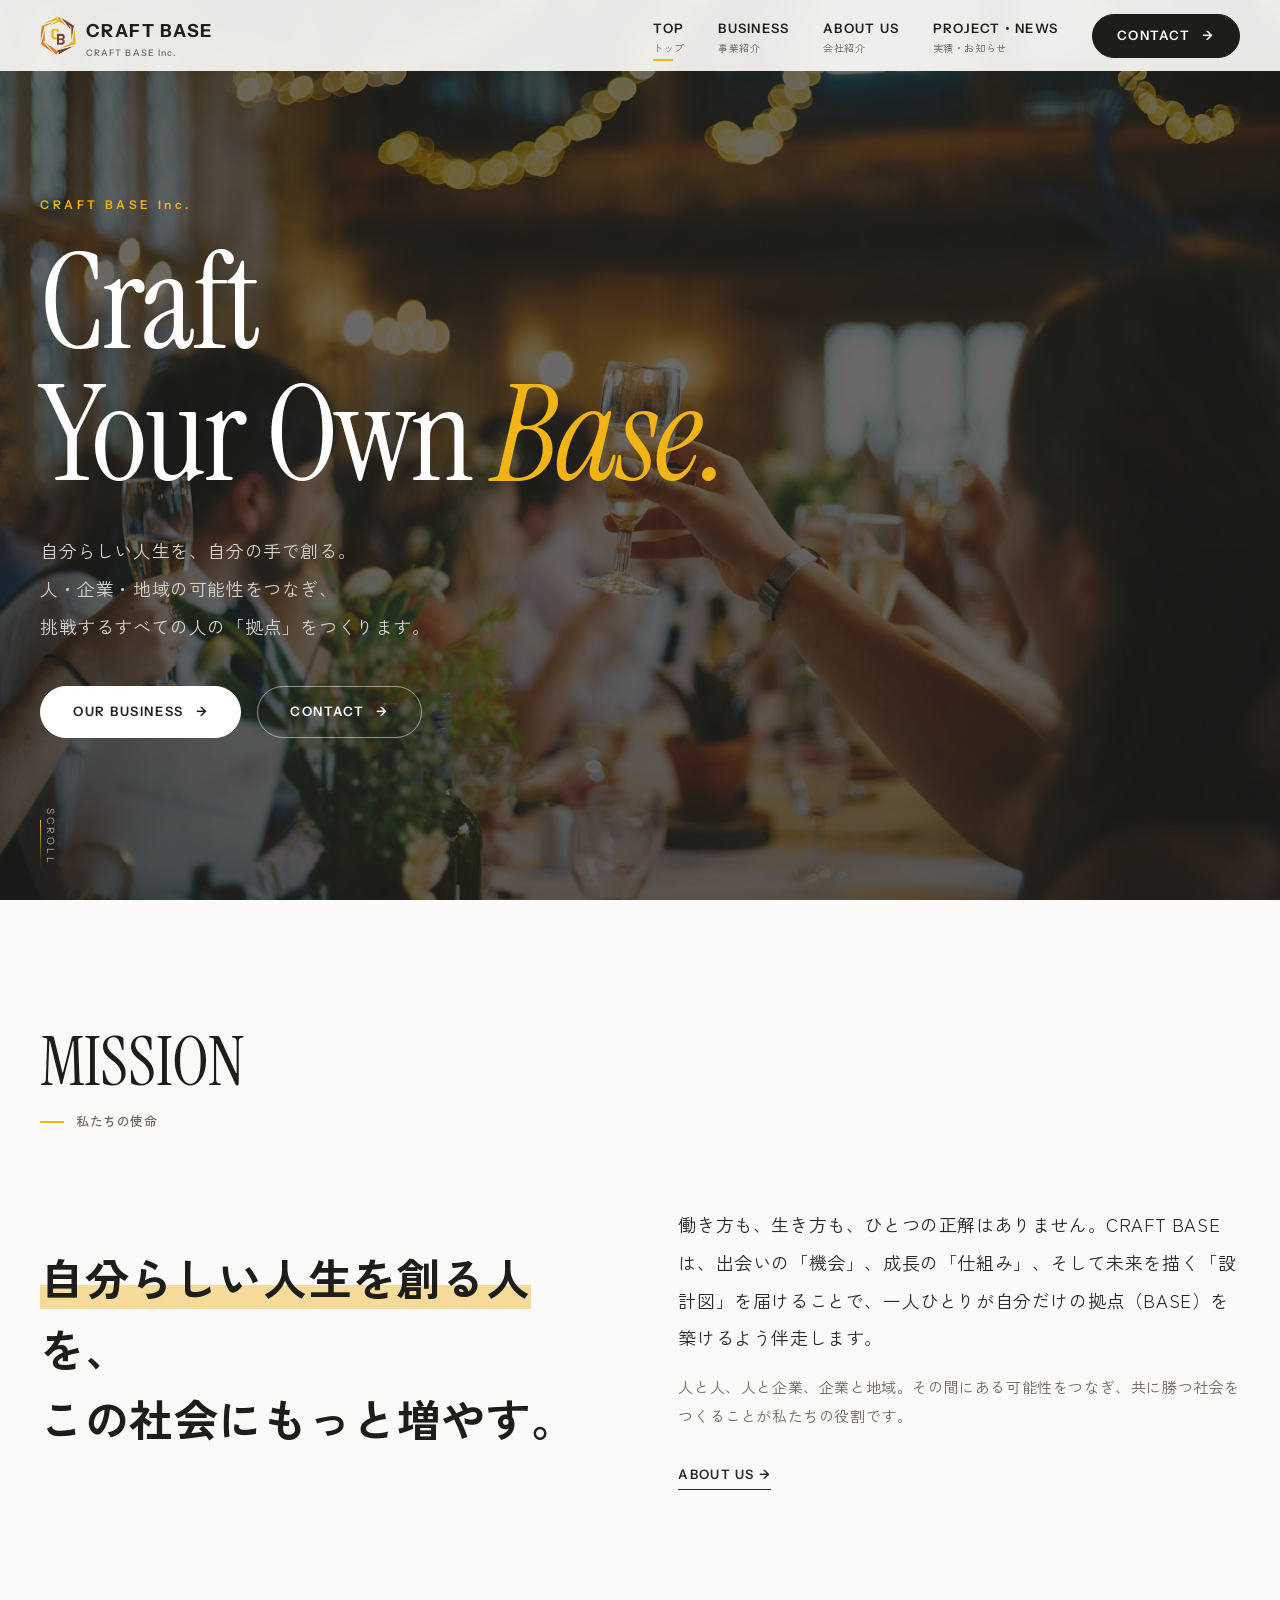
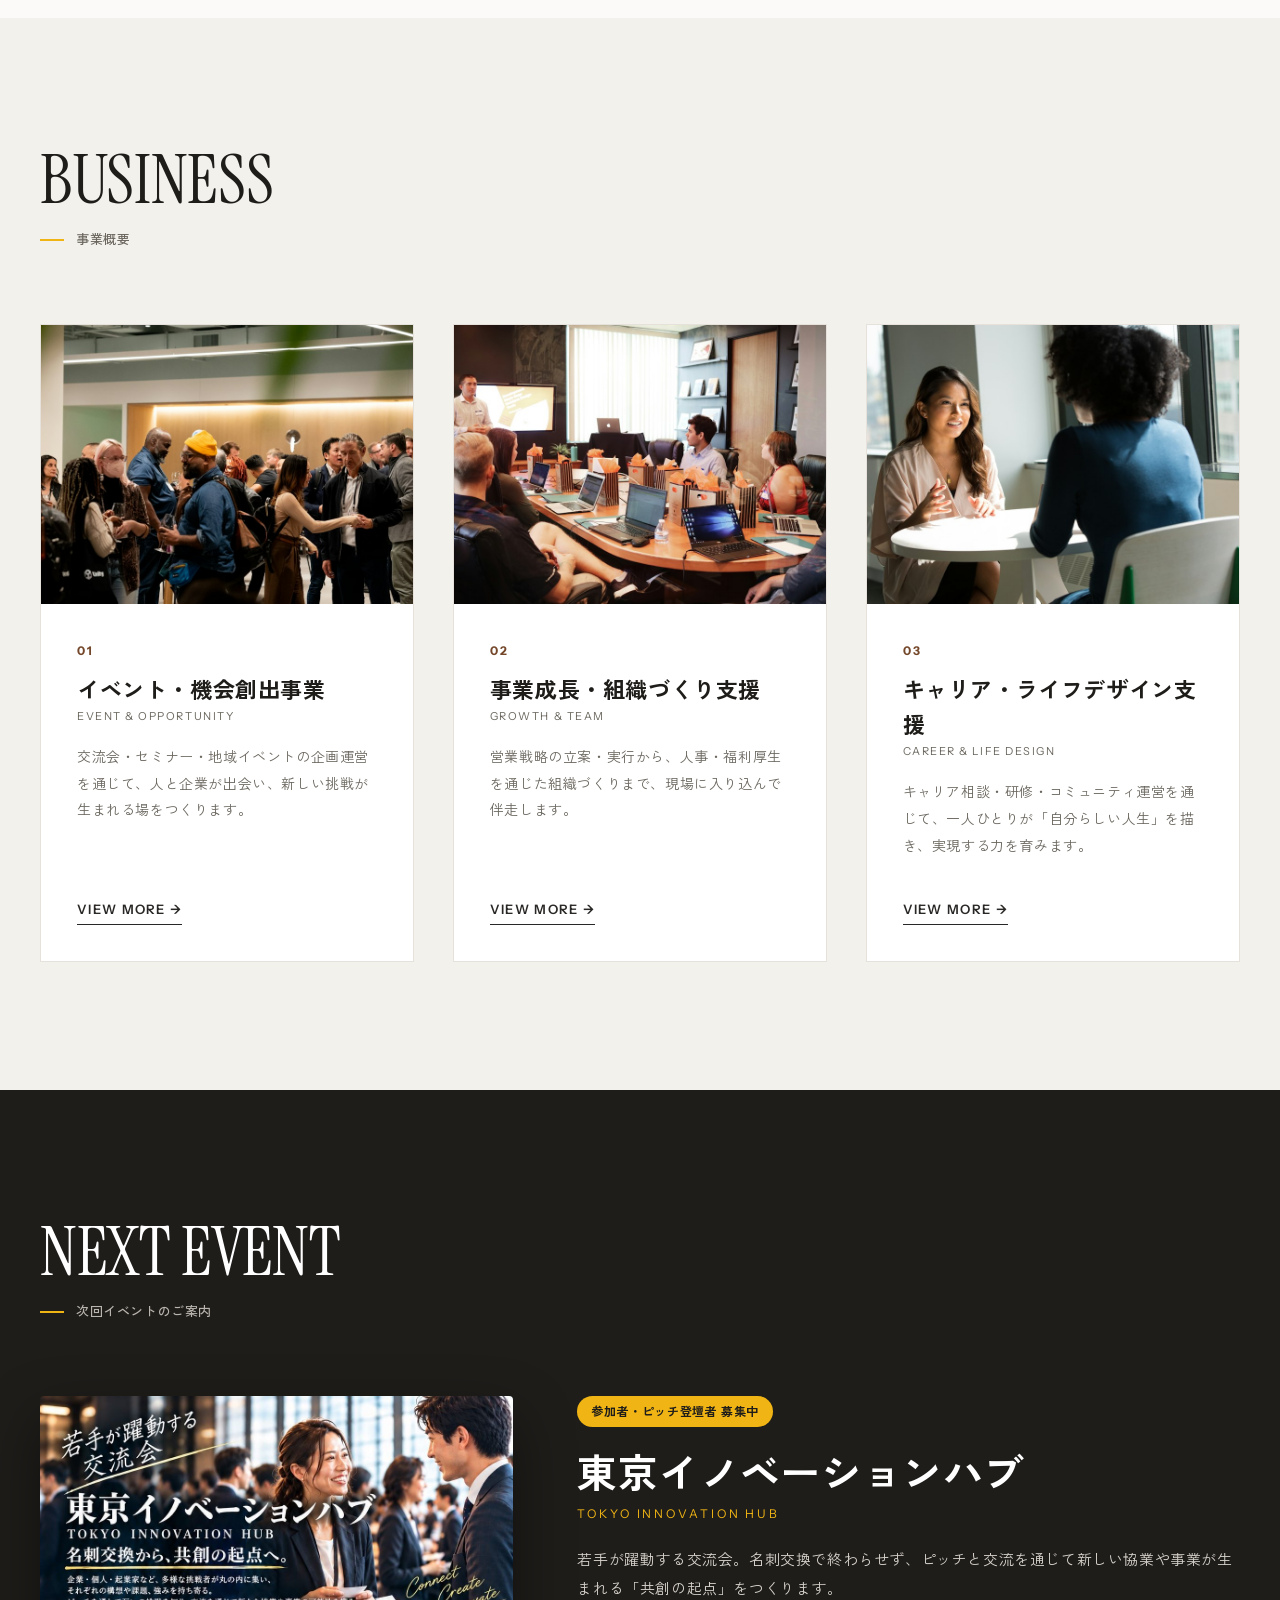
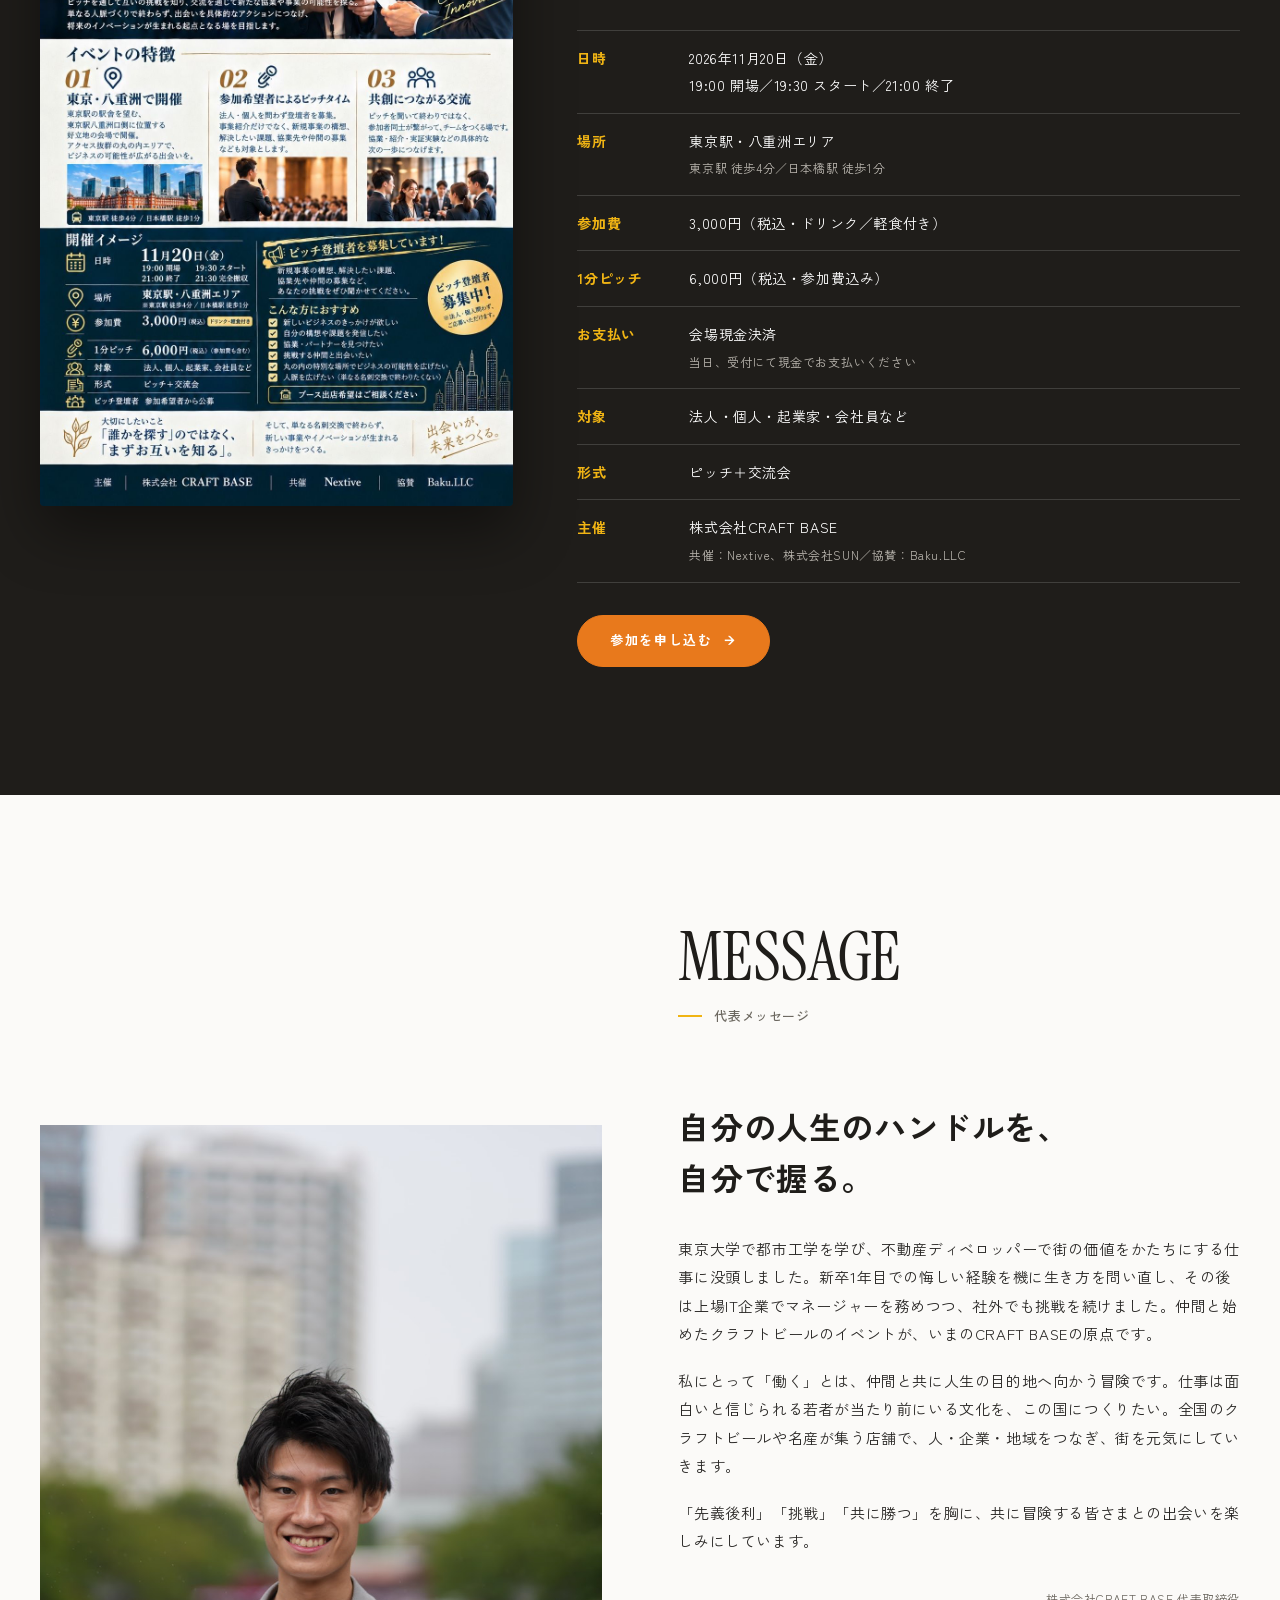
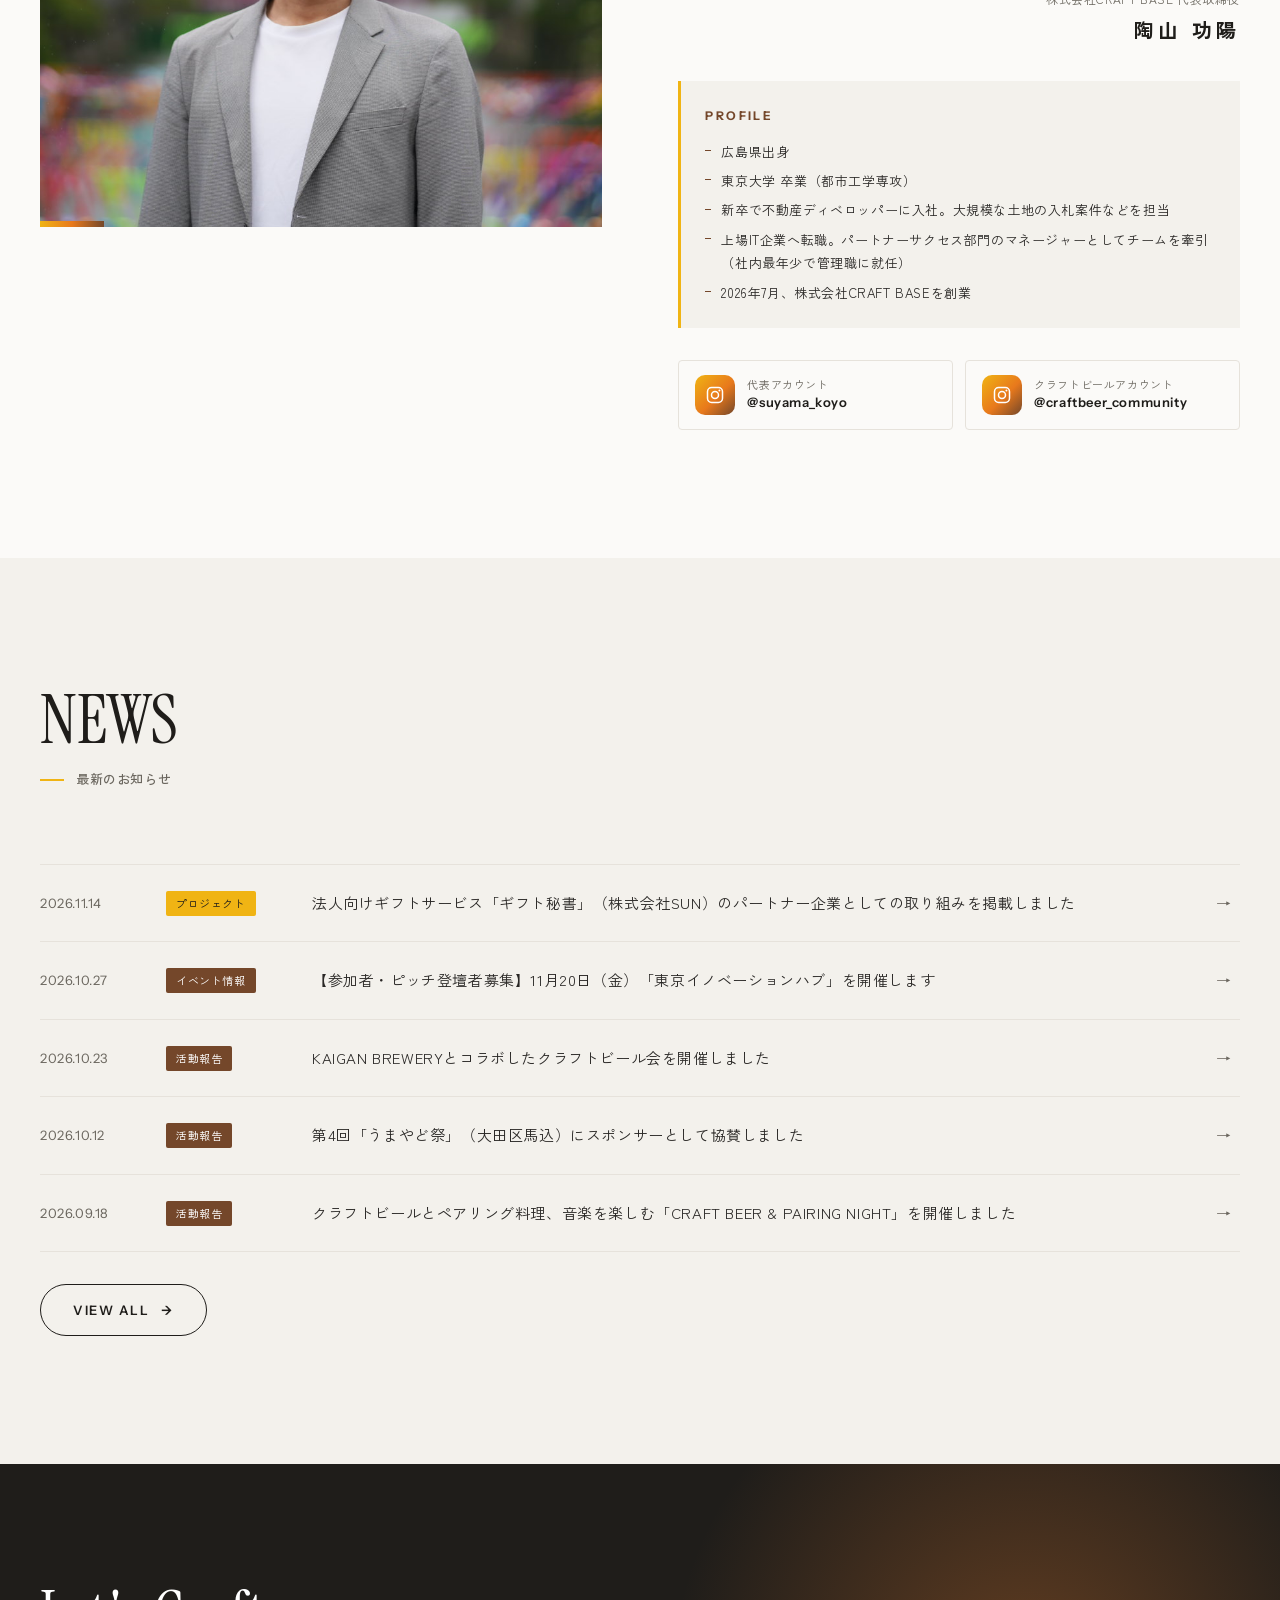
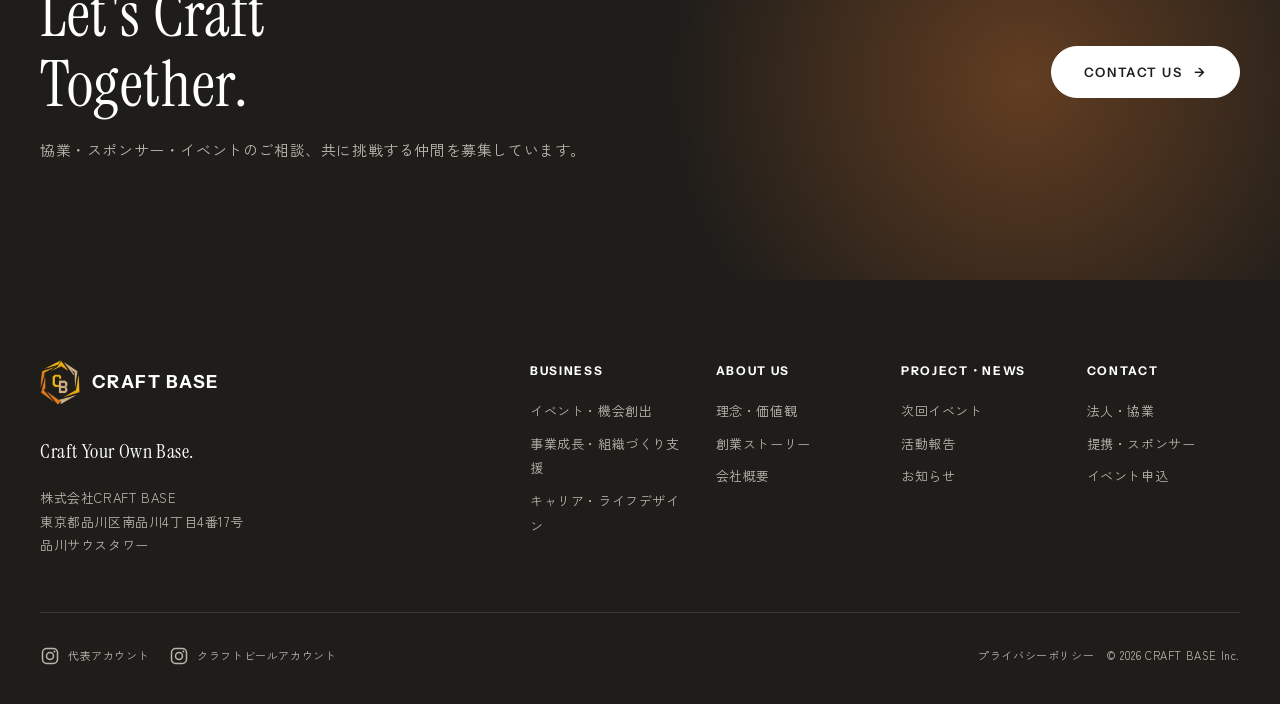
==== commit 0a0c9e96: "第1段階: デザインを B「現代的・端正」に刷新 - フォント: 英字見出し Instrument Serif／英字ラベル Instrument Sans／和文 Zen Kaku Gothic New" ====
--- a/index.html
+++ b/index.html
@@ -15,7 +15,7 @@
   <meta name="twitter:card" content="summary_large_image">
   <link rel="preconnect" href="https://fonts.googleapis.com">
   <link rel="preconnect" href="https://fonts.gstatic.com" crossorigin>
-  <link href="https://fonts.googleapis.com/css2?family=Montserrat:wght@500;600;700;800&family=Noto+Sans+JP:wght@400;500;700&display=swap" rel="stylesheet">
+  <link href="https://fonts.googleapis.com/css2?family=Instrument+Serif:ital@0;1&family=Instrument+Sans:wght@400;500;600;700&family=Zen+Kaku+Gothic+New:wght@400;500;700&display=swap" rel="stylesheet">
   <link rel="icon" href="assets/img/logo-mark.png" type="image/png">
   <link rel="apple-touch-icon" href="assets/img/logo-mark.png">
   <link rel="stylesheet" href="assets/css/style.css">
--- a/assets/css/style.css
+++ b/assets/css/style.css
@@ -7,19 +7,23 @@
 /* ---------- Design Tokens ---------- */
 :root {
   --c-white: #ffffff;
-  --c-paper: #f6f5f2;
-  --c-line: #e3e0da;
-  --c-gray: #6e6b66;
-  --c-dark: #2a2a2a;
-  --c-ink: #1b1b1b;
+  --c-bg: #fbfaf8;
+  --c-paper: #f3f1ec;
+  --c-line: #e6e2db;
+  --c-gray: #6b675f;
+  --c-dark: #2a2826;
+  --c-ink: #1f1d1a;
 
   /* accent colors sampled from the company logo */
   --c-brown: #74472a;
-  --c-orange: #e8791c;
+  --c-orange: #e8791c; /* 申込・相談などのボタン専用 */
   --c-yellow: #f0b414;
-
-  --font-en: "Montserrat", "Helvetica Neue", Arial, sans-serif;
-  --font-ja: "Noto Sans JP", "Hiragino Kaku Gothic ProN", "Yu Gothic", sans-serif;
+  --c-accent: var(--c-brown);       /* 装飾の文字（ラベル・番号・ホバー） */
+  --c-accent-line: var(--c-yellow); /* 装飾の線・点 */
+
+  --font-display: "Instrument Serif", "Zen Kaku Gothic New", "Times New Roman", serif;          /* 大きな英字見出し・数字 */
+  --font-en: "Instrument Sans", "Zen Kaku Gothic New", "Helvetica Neue", Arial, sans-serif;       /* 小さな英字ラベル・ボタン */
+  --font-ja: "Zen Kaku Gothic New", "Hiragino Kaku Gothic ProN", "Yu Gothic", sans-serif;
 
   --container: 1200px;
   --gutter: clamp(16px, 4vw, 40px);
@@ -39,7 +43,7 @@
   line-height: 1.9;
   letter-spacing: .04em;
   color: var(--c-dark);
-  background: var(--c-white);
+  background: var(--c-bg);
   -webkit-font-smoothing: antialiased;
 }
 h1, h2, h3, h4, p, ul, ol, dl, dd, figure { margin: 0; }
@@ -66,11 +70,11 @@
 .section-head { margin-bottom: clamp(40px, 6vw, 72px); }
 .section-head__en {
   display: block;
-  font-family: var(--font-en);
-  font-weight: 700;
-  font-size: clamp(32px, 5vw, 56px);
-  line-height: 1.1;
-  letter-spacing: .02em;
+  font-family: var(--font-display);
+  font-weight: 400;
+  font-size: clamp(40px, 6vw, 68px);
+  line-height: 1.02;
+  letter-spacing: -.005em;
   color: var(--c-ink);
 }
 .section--dark .section-head__en { color: var(--c-white); }
@@ -84,7 +88,7 @@
   color: var(--c-gray);
 }
 .section--dark .section-head__ja { color: #b9b5ae; }
-.section-head__ja::before { content: ""; width: 24px; height: 2px; background: var(--c-orange); }
+.section-head__ja::before { content: ""; width: 24px; height: 2px; background: var(--c-accent-line); }
 .section-head--center { text-align: center; }
 
 .lead { font-size: clamp(16px, 1.6vw, 18px); line-height: 2.1; }
@@ -92,7 +96,7 @@
 .section--dark .heading-lg { color: var(--c-white); }
 .heading-md { font-size: clamp(18px, 2vw, 22px); font-weight: 700; line-height: 1.6; color: var(--c-ink); }
 .text-muted { color: var(--c-gray); }
-.text-accent { color: var(--c-orange); }
+.text-accent { color: var(--c-accent); }
 .mt-s { margin-top: 16px; } .mt-m { margin-top: 32px; } .mt-l { margin-top: 56px; }
 
 /* ---------- Buttons ---------- */
@@ -115,7 +119,7 @@
   transition: background .3s var(--ease), color .3s var(--ease), border-color .3s var(--ease);
 }
 .btn::after { content: "→"; transition: transform .3s var(--ease); }
-.btn:hover { background: var(--c-orange); border-color: var(--c-orange); }
+.btn:hover { background: var(--c-accent); border-color: var(--c-accent); }
 .btn:hover::after { transform: translateX(4px); }
 .btn--outline { background: transparent; color: var(--c-ink); }
 .btn--outline:hover { color: var(--c-white); }
@@ -126,7 +130,7 @@
 .btn--accent:hover { background: var(--c-white); border-color: var(--c-white); color: var(--c-ink); }
 .link-arrow { display: inline-block; font-family: var(--font-en); font-size: 13px; font-weight: 600; letter-spacing: .1em; border-bottom: 1px solid currentColor; padding-bottom: 2px; }
 .link-arrow::after { content: " →"; }
-.link-arrow:hover { color: var(--c-orange); }
+.link-arrow:hover { color: var(--c-accent); }
 
 /* ---------- Dummy Image ---------- */
 .ph {
@@ -168,7 +172,7 @@
   position: absolute;
   inset: 0;
   z-index: -1;
-  background: rgba(255, 255, 255, .92);
+  background: rgba(251, 250, 248, .92);
   backdrop-filter: blur(10px);
   -webkit-backdrop-filter: blur(10px);
 }
@@ -181,7 +185,7 @@
 .gnav__list { display: flex; align-items: center; gap: clamp(20px, 2.6vw, 40px); }
 .gnav__link { position: relative; display: block; font-family: var(--font-en); font-size: 13px; font-weight: 600; letter-spacing: .1em; color: var(--c-ink); }
 .gnav__link span { display: block; font-family: var(--font-ja); font-size: 10px; font-weight: 400; color: var(--c-gray); letter-spacing: .06em; line-height: 1.4; }
-.gnav__link::after { content: ""; position: absolute; left: 0; bottom: -6px; width: 0; height: 2px; background: var(--c-orange); transition: width .3s var(--ease); }
+.gnav__link::after { content: ""; position: absolute; left: 0; bottom: -6px; width: 0; height: 2px; background: var(--c-accent-line); transition: width .3s var(--ease); }
 .gnav__link:hover::after, .gnav__link[aria-current="page"]::after { width: 20px; }
 .gnav__cta .btn { min-height: 44px; padding: 0 24px; }
 
@@ -213,13 +217,13 @@
 .hero__label { font-family: var(--font-en); font-size: 12px; font-weight: 600; letter-spacing: .3em; color: var(--c-yellow); }
 .hero__title {
   margin-top: 20px;
-  font-family: var(--font-en);
-  font-weight: 800;
-  font-size: clamp(44px, 9vw, 120px);
-  line-height: 1.02;
-  letter-spacing: -.01em;
-}
-.hero__title em { font-style: normal; color: var(--c-orange); }
+  font-family: var(--font-display);
+  font-weight: 400;
+  font-size: clamp(56px, 10.5vw, 144px);
+  line-height: .98;
+  letter-spacing: -.015em;
+}
+.hero__title em { font-style: italic; color: var(--c-yellow); }
 .hero__copy { margin-top: 32px; max-width: 560px; font-size: clamp(15px, 1.6vw, 18px); line-height: 2.1; color: #d6d2cb; }
 .hero__actions { display: flex; flex-wrap: wrap; gap: 16px; margin-top: 40px; }
 .hero__scroll {
@@ -227,16 +231,16 @@
   font-family: var(--font-en); font-size: 10px; letter-spacing: .3em; color: #a9a49c;
   writing-mode: vertical-rl;
 }
-.hero__scroll::after { content: ""; display: block; width: 1px; height: 48px; margin: 12px auto 0; background: linear-gradient(var(--c-orange), transparent); }
+.hero__scroll::after { content: ""; display: block; width: 1px; height: 48px; margin: 12px auto 0; background: linear-gradient(var(--c-accent-line), transparent); }
 
 /* ---------- Page Hero (sub pages) ---------- */
 .page-hero { padding: calc(var(--header-h) + clamp(56px, 8vw, 112px)) 0 clamp(48px, 6vw, 80px); background: var(--c-paper); border-bottom: 1px solid var(--c-line); }
-.page-hero__en { font-family: var(--font-en); font-weight: 800; font-size: clamp(40px, 7vw, 88px); line-height: 1; color: var(--c-ink); }
+.page-hero__en { font-weight: 400; font-family: var(--font-display); font-size: clamp(40px, 7vw, 88px); line-height: 1; color: var(--c-ink); }
 .page-hero__ja { margin-top: 16px; font-size: 14px; color: var(--c-gray); }
 .page-hero__lead { margin-top: 32px; max-width: 720px; }
 .breadcrumb { display: flex; flex-wrap: wrap; gap: 8px; margin-bottom: 24px; font-size: 12px; color: var(--c-gray); }
 .breadcrumb li + li::before { content: "/"; margin-right: 8px; color: var(--c-line); }
-.breadcrumb a:hover { color: var(--c-orange); }
+.breadcrumb a:hover { color: var(--c-accent); }
 
 /* ==========================================================================
    Components
@@ -250,7 +254,7 @@
 .biz-card { display: flex; flex-direction: column; background: var(--c-white); border: 1px solid var(--c-line); transition: transform .4s var(--ease), box-shadow .4s var(--ease); }
 .biz-card:hover { transform: translateY(-4px); box-shadow: 0 16px 40px rgba(0, 0, 0, .08); }
 .biz-card__body { flex: 1; padding: clamp(24px, 3vw, 36px); }
-.biz-card__num { font-family: var(--font-en); font-size: 12px; font-weight: 700; letter-spacing: .2em; color: var(--c-orange); }
+.biz-card__num { font-family: var(--font-en); font-size: 12px; font-weight: 700; letter-spacing: .2em; color: var(--c-accent); }
 .biz-card__title { margin-top: 8px; }
 .biz-card__en { font-family: var(--font-en); font-size: 11px; letter-spacing: .14em; color: var(--c-gray); }
 .biz-card__text { margin-top: 16px; font-size: 14px; color: var(--c-gray); }
@@ -260,7 +264,7 @@
 .stats { display: grid; grid-template-columns: repeat(4, 1fr); border-top: 1px solid rgba(255, 255, 255, .15); }
 .stat { padding: 40px 24px 0; border-left: 1px solid rgba(255, 255, 255, .15); }
 .stat:first-child { border-left: 0; padding-left: 0; }
-.stat__num { font-family: var(--font-en); font-weight: 700; font-size: clamp(40px, 5vw, 64px); line-height: 1; color: var(--c-yellow); }
+.stat__num { font-weight: 400; font-family: var(--font-display); font-size: clamp(40px, 5vw, 64px); line-height: 1; color: var(--c-yellow); }
 .stat__num small { font-size: .4em; margin-left: 4px; color: var(--c-white); }
 .stat__label { margin-top: 12px; font-size: 13px; color: #b9b5ae; }
 
@@ -273,9 +277,9 @@
 
 /* Values (先義後利・挑戦・共に勝つ) */
 .value { position: relative; padding: clamp(32px, 4vw, 48px); background: var(--c-white); border-top: 3px solid var(--c-brown); }
-.value:nth-child(2) { border-color: var(--c-orange); }
+.value:nth-child(2) { border-color: var(--c-accent-line); }
 .value:nth-child(3) { border-color: var(--c-yellow); }
-.value__num { font-family: var(--font-en); font-weight: 800; font-size: 56px; line-height: 1; color: var(--c-paper); position: absolute; top: 20px; right: 24px; }
+.value__num { font-weight: 400; font-family: var(--font-display); font-size: 56px; line-height: 1; color: var(--c-paper); position: absolute; top: 20px; right: 24px; }
 .value__title { position: relative; font-size: clamp(24px, 2.6vw, 30px); font-weight: 700; color: var(--c-ink); letter-spacing: .12em; }
 .value__en { position: relative; margin-top: 4px; font-family: var(--font-en); font-size: 11px; letter-spacing: .2em; color: var(--c-gray); }
 .value__text { position: relative; margin-top: 20px; font-size: 14px; }
@@ -283,21 +287,21 @@
 /* Service detail (business page) */
 .service { padding: var(--section-y) 0; border-bottom: 1px solid var(--c-line); }
 .service:last-of-type { border-bottom: 0; }
-.service__num { font-family: var(--font-en); font-weight: 800; font-size: clamp(56px, 8vw, 96px); line-height: 1; color: var(--c-line); }
+.service__num { font-weight: 400; font-family: var(--font-display); font-size: clamp(56px, 8vw, 96px); line-height: 1; color: var(--c-line); }
 .service__title { margin-top: 8px; }
 .service__list { margin-top: 32px; border-top: 1px solid var(--c-line); }
 .service__list li { position: relative; padding: 14px 0 14px 24px; border-bottom: 1px solid var(--c-line); font-size: 14px; }
-.service__list li::before { content: ""; position: absolute; left: 0; top: 50%; width: 8px; height: 8px; background: var(--c-orange); transform: translateY(-50%); }
+.service__list li::before { content: ""; position: absolute; left: 0; top: 50%; width: 8px; height: 8px; background: var(--c-accent-line); transform: translateY(-50%); }
 .tags { display: flex; flex-wrap: wrap; gap: 8px; margin-top: 24px; }
 .tag { padding: 4px 12px; font-size: 11px; border: 1px solid var(--c-line); border-radius: 999px; color: var(--c-gray); background: var(--c-white); }
 
 /* Business case link (実績カード) */
-.biz-case { display: block; margin-top: 28px; padding: 22px 24px; background: var(--c-paper); border-left: 3px solid var(--c-orange); transition: background .3s var(--ease); }
+.biz-case { display: block; margin-top: 28px; padding: 22px 24px; background: var(--c-paper); border-left: 3px solid var(--c-accent-line); transition: background .3s var(--ease); }
 .biz-case:hover { background: #efece6; }
-.biz-case__label { display: block; font-family: var(--font-en); font-size: 11px; font-weight: 700; letter-spacing: .16em; color: var(--c-orange); }
+.biz-case__label { display: block; font-family: var(--font-en); font-size: 11px; font-weight: 700; letter-spacing: .16em; color: var(--c-accent); }
 .biz-case__text { display: block; margin-top: 8px; font-size: 14px; line-height: 1.9; color: var(--c-ink); }
 .biz-case .link-arrow { margin-top: 12px; }
-.biz-case:hover .link-arrow { color: var(--c-orange); }
+.biz-case:hover .link-arrow { color: var(--c-accent); }
 
 /* Future expansion roadmap */
 .roadmap { display: grid; grid-template-columns: repeat(3, 1fr); gap: 1px; background: rgba(255, 255, 255, .15); border: 1px solid rgba(255, 255, 255, .15); }
@@ -316,8 +320,8 @@
 .timeline::before { content: ""; position: absolute; left: 5px; top: 8px; bottom: 8px; width: 1px; background: var(--c-line); }
 .timeline__item { position: relative; padding-bottom: 40px; }
 .timeline__item:last-child { padding-bottom: 0; }
-.timeline__item::before { content: ""; position: absolute; left: -32px; top: 8px; width: 11px; height: 11px; border-radius: 50%; background: var(--c-white); border: 2px solid var(--c-orange); }
-.timeline__year { font-family: var(--font-en); font-weight: 700; font-size: 14px; letter-spacing: .1em; color: var(--c-orange); }
+.timeline__item::before { content: ""; position: absolute; left: -32px; top: 8px; width: 11px; height: 11px; border-radius: 50%; background: var(--c-white); border: 2px solid var(--c-accent); }
+.timeline__year { font-family: var(--font-en); font-weight: 700; font-size: 14px; letter-spacing: .1em; color: var(--c-accent); }
 .timeline__title { margin-top: 4px; font-size: 17px; font-weight: 700; color: var(--c-ink); }
 .timeline__text { margin-top: 8px; font-size: 14px; color: var(--c-gray); }
 
@@ -330,13 +334,13 @@
 .news-list { border-top: 1px solid var(--c-line); }
 .news-item a { display: grid; grid-template-columns: 110px 130px 1fr 24px; align-items: center; gap: 16px; padding: 24px 0; border-bottom: 1px solid var(--c-line); }
 .news-item a::after { content: "→"; color: var(--c-gray); transition: transform .3s var(--ease), color .3s var(--ease); }
-.news-item a:hover::after { transform: translateX(4px); color: var(--c-orange); }
-.news-item a:hover .news-item__title { color: var(--c-orange); }
+.news-item a:hover::after { transform: translateX(4px); color: var(--c-accent); }
+.news-item a:hover .news-item__title { color: var(--c-accent); }
 .news-item[hidden] { display: none; }
 .news-item__date { font-family: var(--font-en); font-size: 13px; color: var(--c-gray); }
 .news-item__title { font-size: 15px; transition: color .3s var(--ease); }
 .cat { display: inline-block; justify-self: start; padding: 2px 10px; font-size: 11px; border-radius: 2px; color: var(--c-white); background: var(--c-dark); white-space: nowrap; }
-.cat--event { background: var(--c-orange); }
+.cat--event { background: var(--c-accent); }
 .cat--report { background: var(--c-brown); }
 .cat--press { background: var(--c-dark); }
 .cat--project { background: var(--c-yellow); color: var(--c-ink); }
@@ -345,12 +349,12 @@
 /* Media coverage */
 .media-card { display: grid; grid-template-columns: 200px 1fr; gap: clamp(20px, 3vw, 40px); align-items: center; padding: clamp(24px, 3vw, 40px); background: var(--c-white); border: 1px solid var(--c-line); transition: border-color .3s var(--ease), transform .3s var(--ease); }
 .media-card + .media-card { margin-top: 16px; }
-.media-card:hover { border-color: var(--c-orange); transform: translateY(-2px); }
+.media-card:hover { border-color: var(--c-accent); transform: translateY(-2px); }
 .media-card__source { display: grid; place-items: center; aspect-ratio: 1; background: var(--c-ink); color: var(--c-white); text-align: center; padding: 16px; }
-.media-card__source strong { display: block; font-family: var(--font-en); font-size: 22px; letter-spacing: .06em; }
+.media-card__source strong { font-weight: 400; display: block; font-family: var(--font-display); font-size: 22px; letter-spacing: .06em; }
 .media-card__source span { display: block; margin-top: 4px; font-size: 12px; color: var(--c-yellow); }
 .media-card__title { margin-top: 12px; font-size: clamp(16px, 1.8vw, 19px); font-weight: 700; line-height: 1.7; color: var(--c-ink); transition: color .3s var(--ease); }
-.media-card:hover .media-card__title { color: var(--c-orange); }
+.media-card:hover .media-card__title { color: var(--c-accent); }
 .media-card__text { margin-top: 12px; font-size: 13px; color: var(--c-gray); }
 .media-card .link-arrow { margin-top: 16px; }
 .media-card .link-arrow::after { content: " ↗"; }
@@ -360,8 +364,8 @@
 .logo-full img { width: 100%; max-width: 440px; }
 
 /* CEO profile */
-.profile { margin-top: 32px; padding: 24px; background: var(--c-paper); border-left: 3px solid var(--c-orange); }
-.profile__title { font-family: var(--font-en); font-size: 12px; font-weight: 700; letter-spacing: .2em; color: var(--c-orange); }
+.profile { margin-top: 32px; padding: 24px; background: var(--c-paper); border-left: 3px solid var(--c-accent-line); }
+.profile__title { font-family: var(--font-en); font-size: 12px; font-weight: 700; letter-spacing: .2em; color: var(--c-accent); }
 .profile__list { margin-top: 12px; }
 .profile__list li { position: relative; padding-left: 16px; font-size: 13px; line-height: 1.8; }
 .profile__list li + li { margin-top: 6px; }
@@ -407,21 +411,21 @@
 .project-card:hover .ph { transform: scale(1.04); }
 .project-card__meta { display: flex; align-items: center; gap: 12px; margin-top: 20px; }
 .project-card__title { margin-top: 12px; font-size: 17px; font-weight: 700; line-height: 1.6; color: var(--c-ink); transition: color .3s var(--ease); }
-.project-card:hover .project-card__title { color: var(--c-orange); }
+.project-card:hover .project-card__title { color: var(--c-accent); }
 .project-card__text { margin-top: 8px; font-size: 13px; color: var(--c-gray); }
 
 /* CTA band */
 .cta { position: relative; padding: clamp(64px, 9vw, 120px) 0; background: var(--c-ink); color: var(--c-white); overflow: hidden; }
 .cta::before { content: ""; position: absolute; right: -10%; top: -40%; width: 60%; aspect-ratio: 1; border-radius: 50%; background: radial-gradient(circle, rgba(224, 122, 46, .35), transparent 65%); }
 .cta__inner { position: relative; display: flex; align-items: center; justify-content: space-between; gap: 40px; }
-.cta__title { font-family: var(--font-en); font-weight: 800; font-size: clamp(32px, 5vw, 64px); line-height: 1.1; }
+.cta__title { font-weight: 400; font-family: var(--font-display); font-size: clamp(32px, 5vw, 64px); line-height: 1.1; }
 .cta__text { margin-top: 16px; color: #b9b5ae; }
 
 /* Contact */
 .contact-types { display: grid; grid-template-columns: repeat(3, 1fr); gap: 16px; }
 .contact-type { display: block; padding: 28px; border: 1px solid var(--c-line); background: var(--c-white); transition: border-color .3s var(--ease), transform .3s var(--ease); }
-.contact-type:hover { border-color: var(--c-orange); transform: translateY(-2px); }
-.contact-type__label { font-family: var(--font-en); font-size: 11px; font-weight: 700; letter-spacing: .16em; color: var(--c-orange); }
+.contact-type:hover { border-color: var(--c-accent); transform: translateY(-2px); }
+.contact-type__label { font-family: var(--font-en); font-size: 11px; font-weight: 700; letter-spacing: .16em; color: var(--c-accent); }
 .contact-type__title { margin-top: 8px; font-size: 16px; font-weight: 700; color: var(--c-ink); }
 .contact-type__text { margin-top: 8px; font-size: 13px; color: var(--c-gray); }
 
@@ -430,7 +434,7 @@
 .form__row:first-child { border-top: 1px solid var(--c-line); }
 .form__label { padding-top: 12px; font-size: 14px; font-weight: 700; color: var(--c-ink); }
 .req, .opt { display: inline-block; margin-left: 8px; padding: 0 8px; font-size: 10px; font-weight: 500; border-radius: 2px; vertical-align: 2px; }
-.req { background: var(--c-orange); color: var(--c-white); }
+.req { background: var(--c-accent); color: var(--c-white); }
 .opt { background: var(--c-line); color: var(--c-gray); }
 .form input[type="text"], .form input[type="email"], .form input[type="tel"], .form input[type="date"], .form input[type="number"], .form select, .form textarea {
   width: 100%;
@@ -441,14 +445,14 @@
   border-radius: var(--radius);
   transition: border-color .3s var(--ease), background .3s var(--ease);
 }
-.form input:focus, .form select:focus, .form textarea:focus { outline: none; border-color: var(--c-orange); background: var(--c-white); }
+.form input:focus, .form select:focus, .form textarea:focus { outline: none; border-color: var(--c-accent); background: var(--c-white); }
 .form textarea { min-height: 200px; resize: vertical; }
 .form__radios { display: flex; flex-wrap: wrap; gap: 12px 24px; padding-top: 10px; }
 .form__radios label { display: inline-flex; align-items: center; gap: 8px; font-size: 14px; cursor: pointer; }
-.form__radios input { accent-color: var(--c-orange); width: 18px; height: 18px; }
+.form__radios input { accent-color: var(--c-accent); width: 18px; height: 18px; }
 .form__conditional[hidden] { display: none; }
 .form__privacy { margin-top: 32px; text-align: center; font-size: 14px; }
-.form__privacy input { accent-color: var(--c-orange); width: 18px; height: 18px; vertical-align: -3px; margin-right: 8px; }
+.form__privacy input { accent-color: var(--c-accent); width: 18px; height: 18px; vertical-align: -3px; margin-right: 8px; }
 .form__privacy a { text-decoration: underline; }
 .form__submit { margin-top: 32px; text-align: center; }
 .form__submit .btn { min-width: 280px; }
@@ -473,12 +477,12 @@
 .footer .logo { color: var(--c-white); }
 .footer .logo { gap: 12px; }
 .footer .logo__mark { width: 40px; }
-.footer__tagline { margin-top: 20px; font-family: var(--font-en); font-weight: 700; font-size: 20px; color: var(--c-white); }
+.footer__tagline { font-weight: 400; margin-top: 20px; font-family: var(--font-display); font-size: 20px; color: var(--c-white); }
 .footer__address { margin-top: 16px; font-style: normal; line-height: 1.8; }
 .footer__nav { display: grid; grid-template-columns: repeat(4, 1fr); gap: 32px; }
 .footer__nav-title { font-family: var(--font-en); font-size: 12px; font-weight: 700; letter-spacing: .14em; color: var(--c-white); margin-bottom: 16px; }
 .footer__nav li + li { margin-top: 8px; }
-.footer__nav a:hover { color: var(--c-orange); }
+.footer__nav a:hover { color: var(--c-accent); }
 .footer__bottom { display: flex; flex-wrap: wrap; justify-content: space-between; gap: 16px; padding-top: 32px; font-size: 11px; }
 .footer__bottom a:hover { color: var(--c-white); }
 .sns { display: flex; flex-wrap: wrap; gap: 20px; }
@@ -489,7 +493,7 @@
 /* Instagram cards */
 .sns-cards { display: grid; grid-template-columns: 1fr 1fr; gap: 12px; margin-top: 32px; }
 .sns-card { display: flex; align-items: center; gap: 12px; padding: 14px 16px; border: 1px solid var(--c-line); border-radius: var(--radius); transition: border-color .3s var(--ease), transform .3s var(--ease); }
-.sns-card:hover { border-color: var(--c-orange); transform: translateY(-2px); }
+.sns-card:hover { border-color: var(--c-accent); transform: translateY(-2px); }
 .sns-card__icon { display: grid; place-items: center; width: 40px; height: 40px; border-radius: 10px; color: var(--c-white); background: linear-gradient(135deg, var(--c-yellow), var(--c-orange) 55%, var(--c-brown)); }
 .sns-card__label { display: block; font-size: 11px; color: var(--c-gray); line-height: 1.4; }
 .sns-card__id { display: block; font-family: var(--font-en); font-size: 13px; font-weight: 600; color: var(--c-ink); line-height: 1.5; word-break: break-all; }
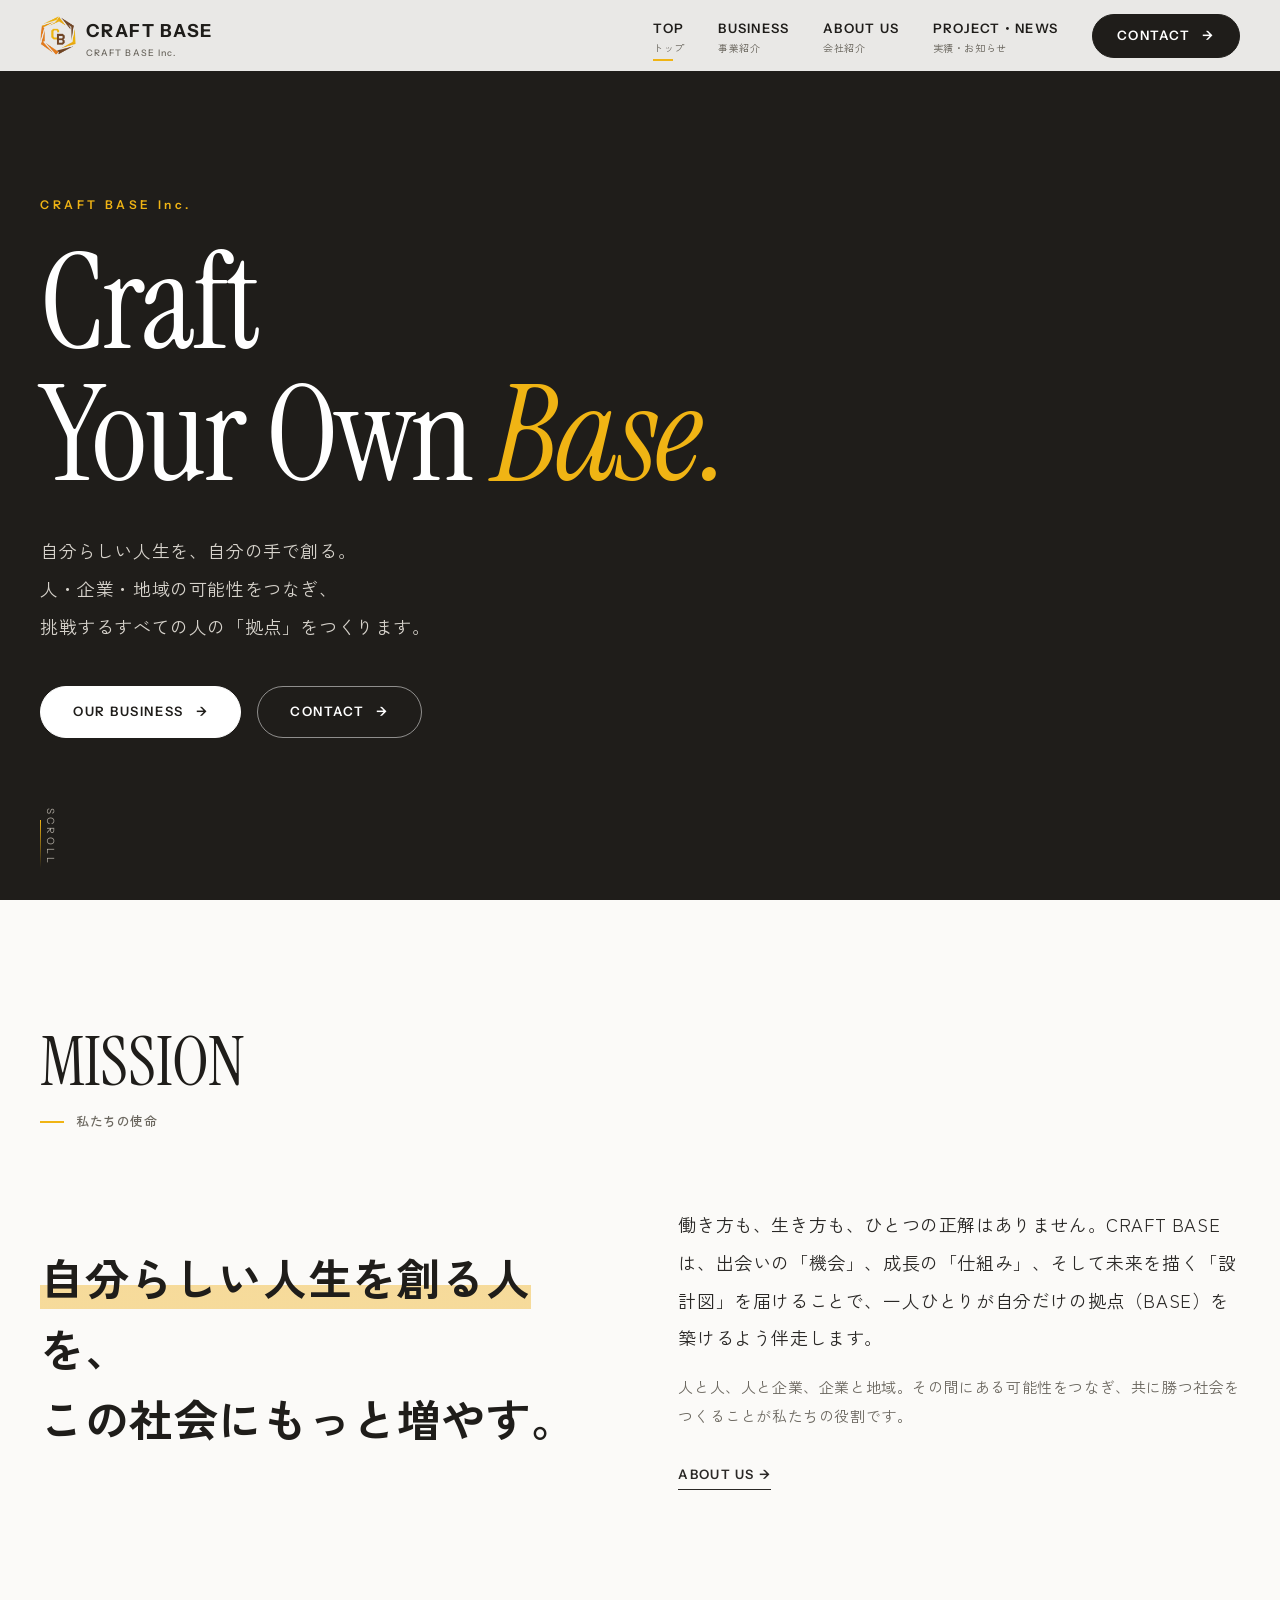
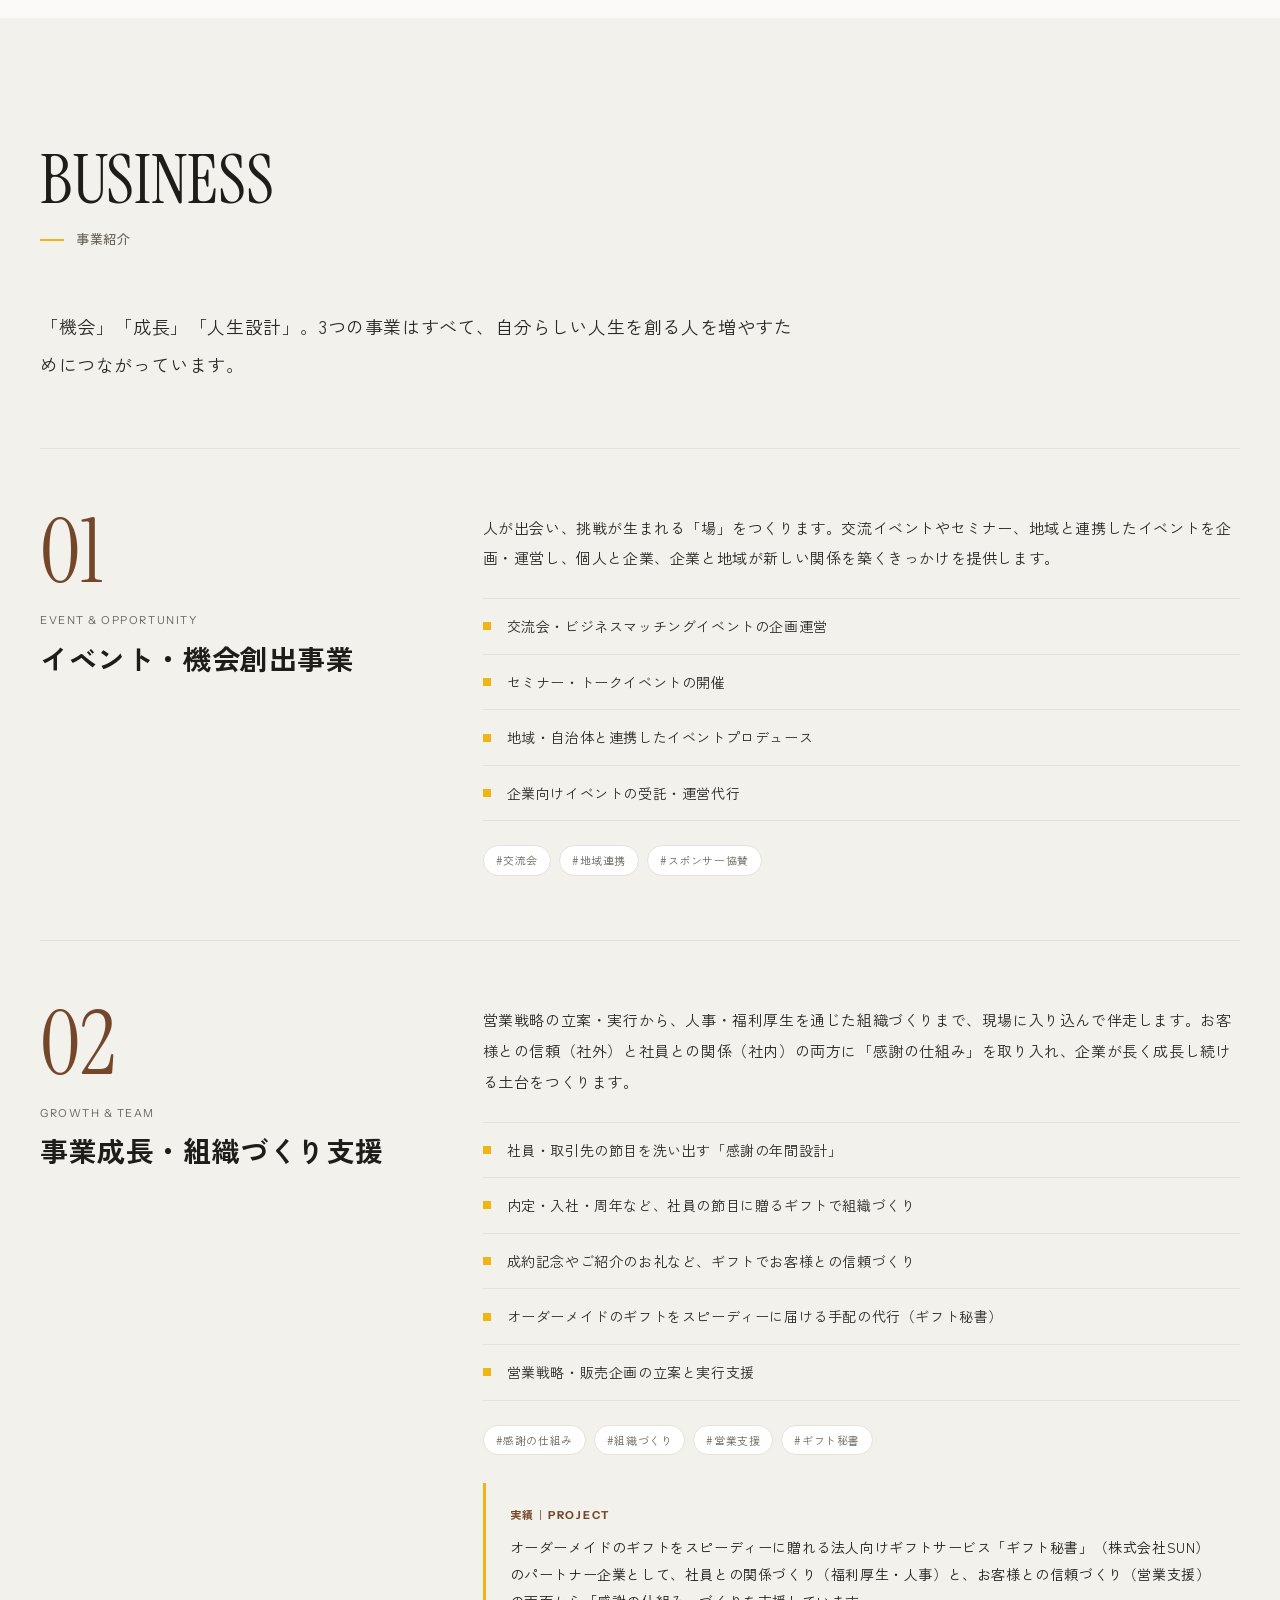
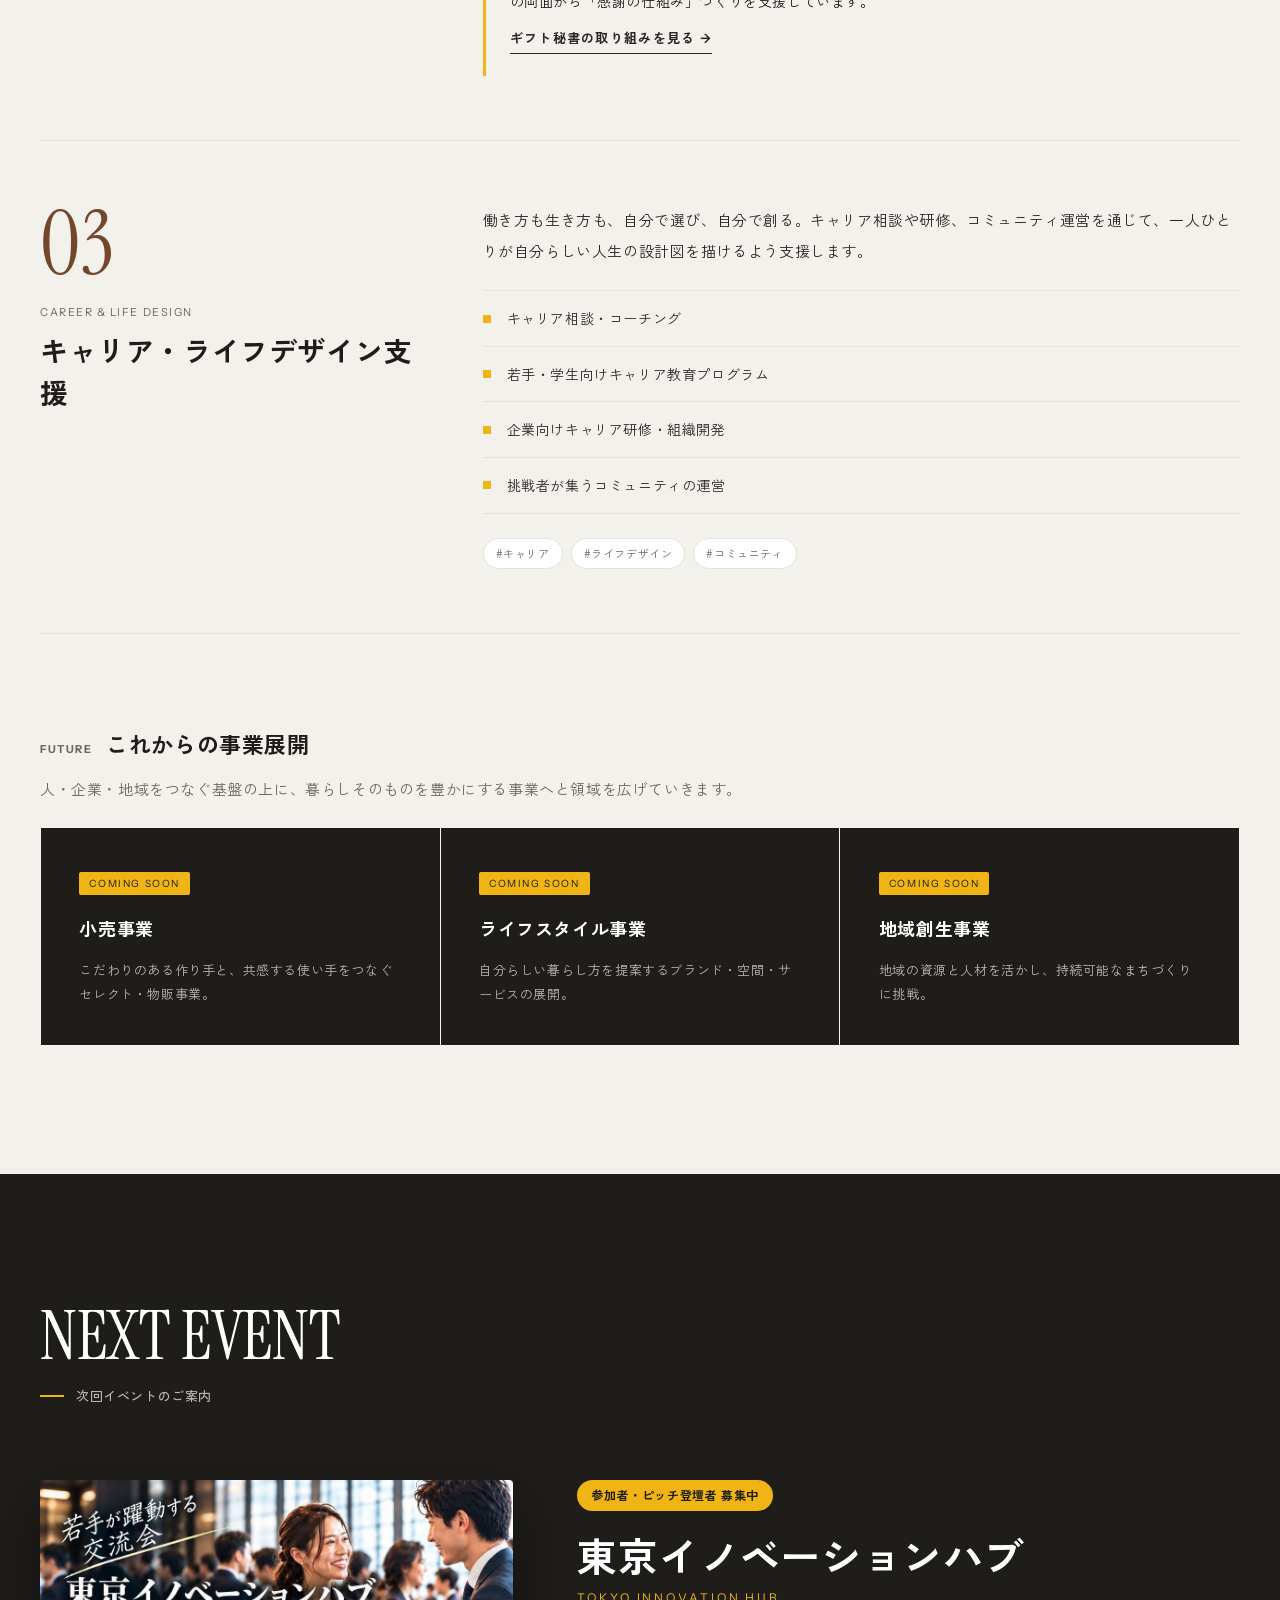
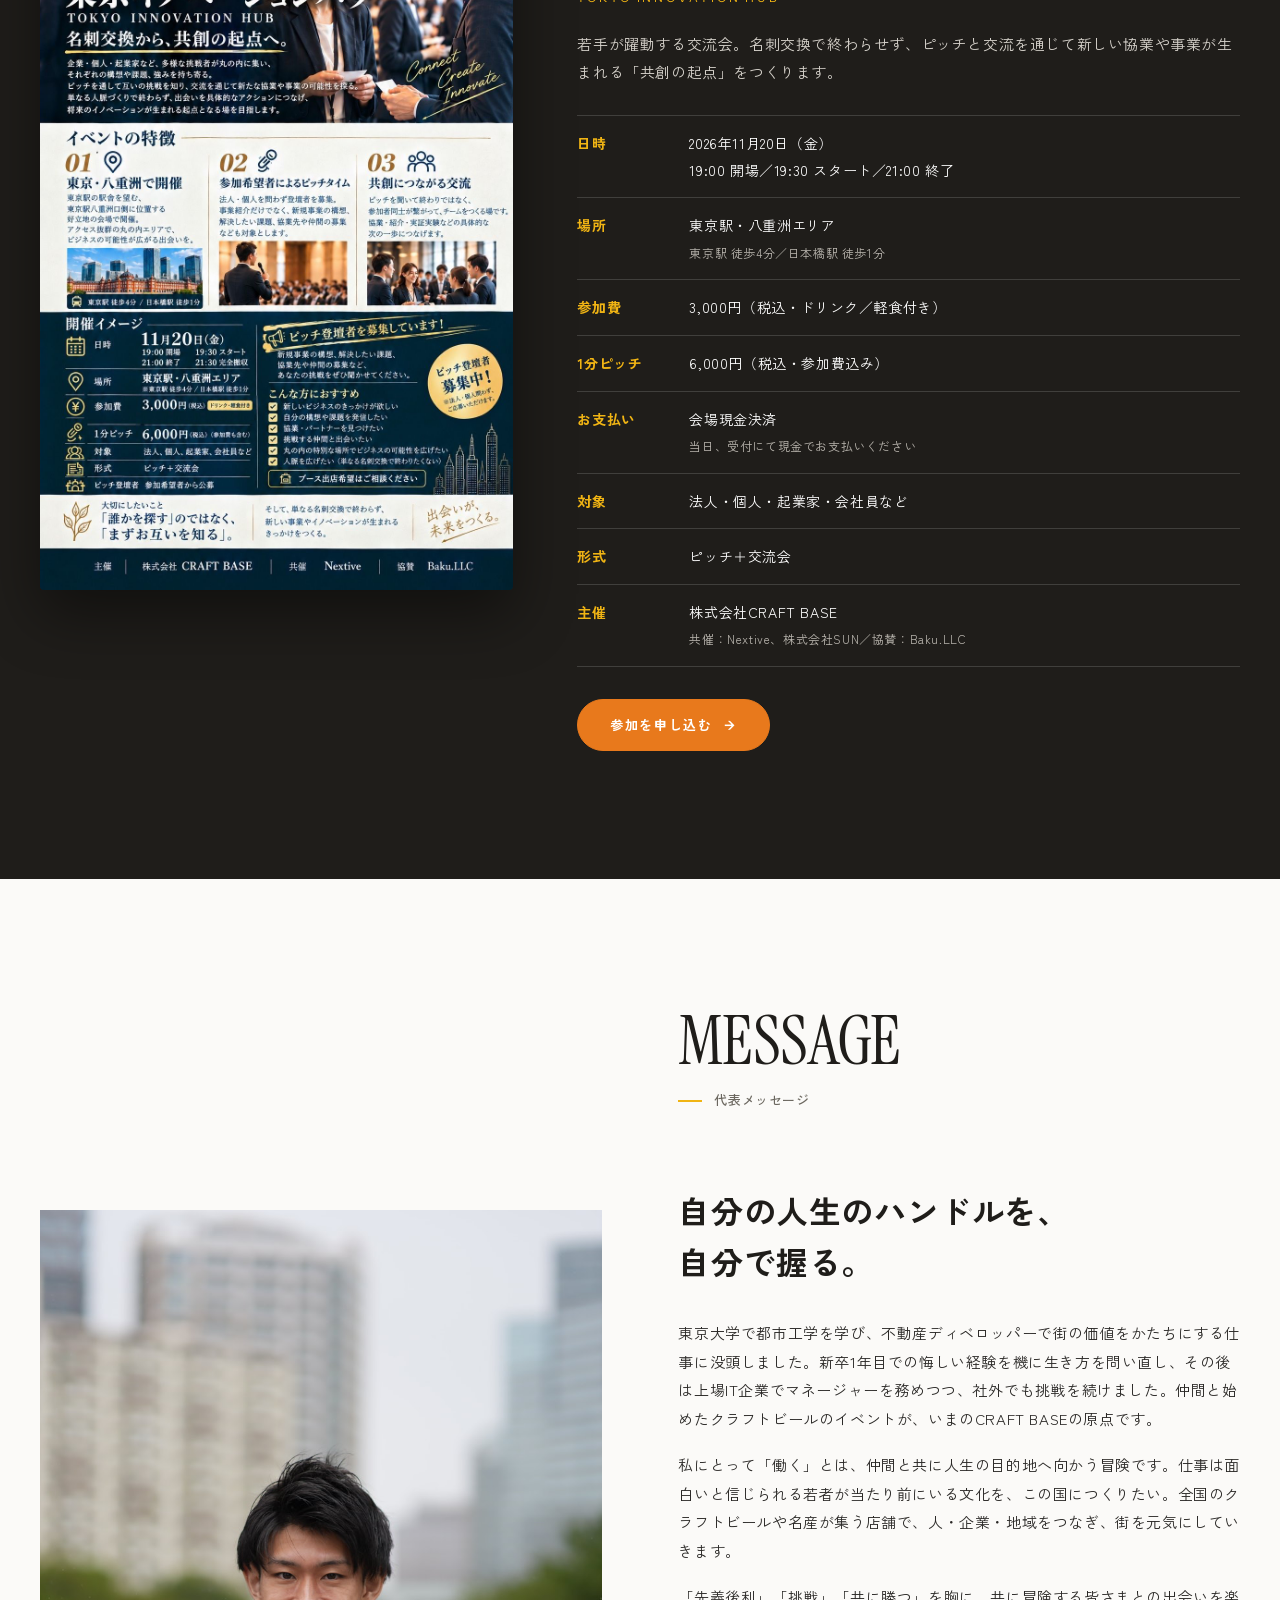
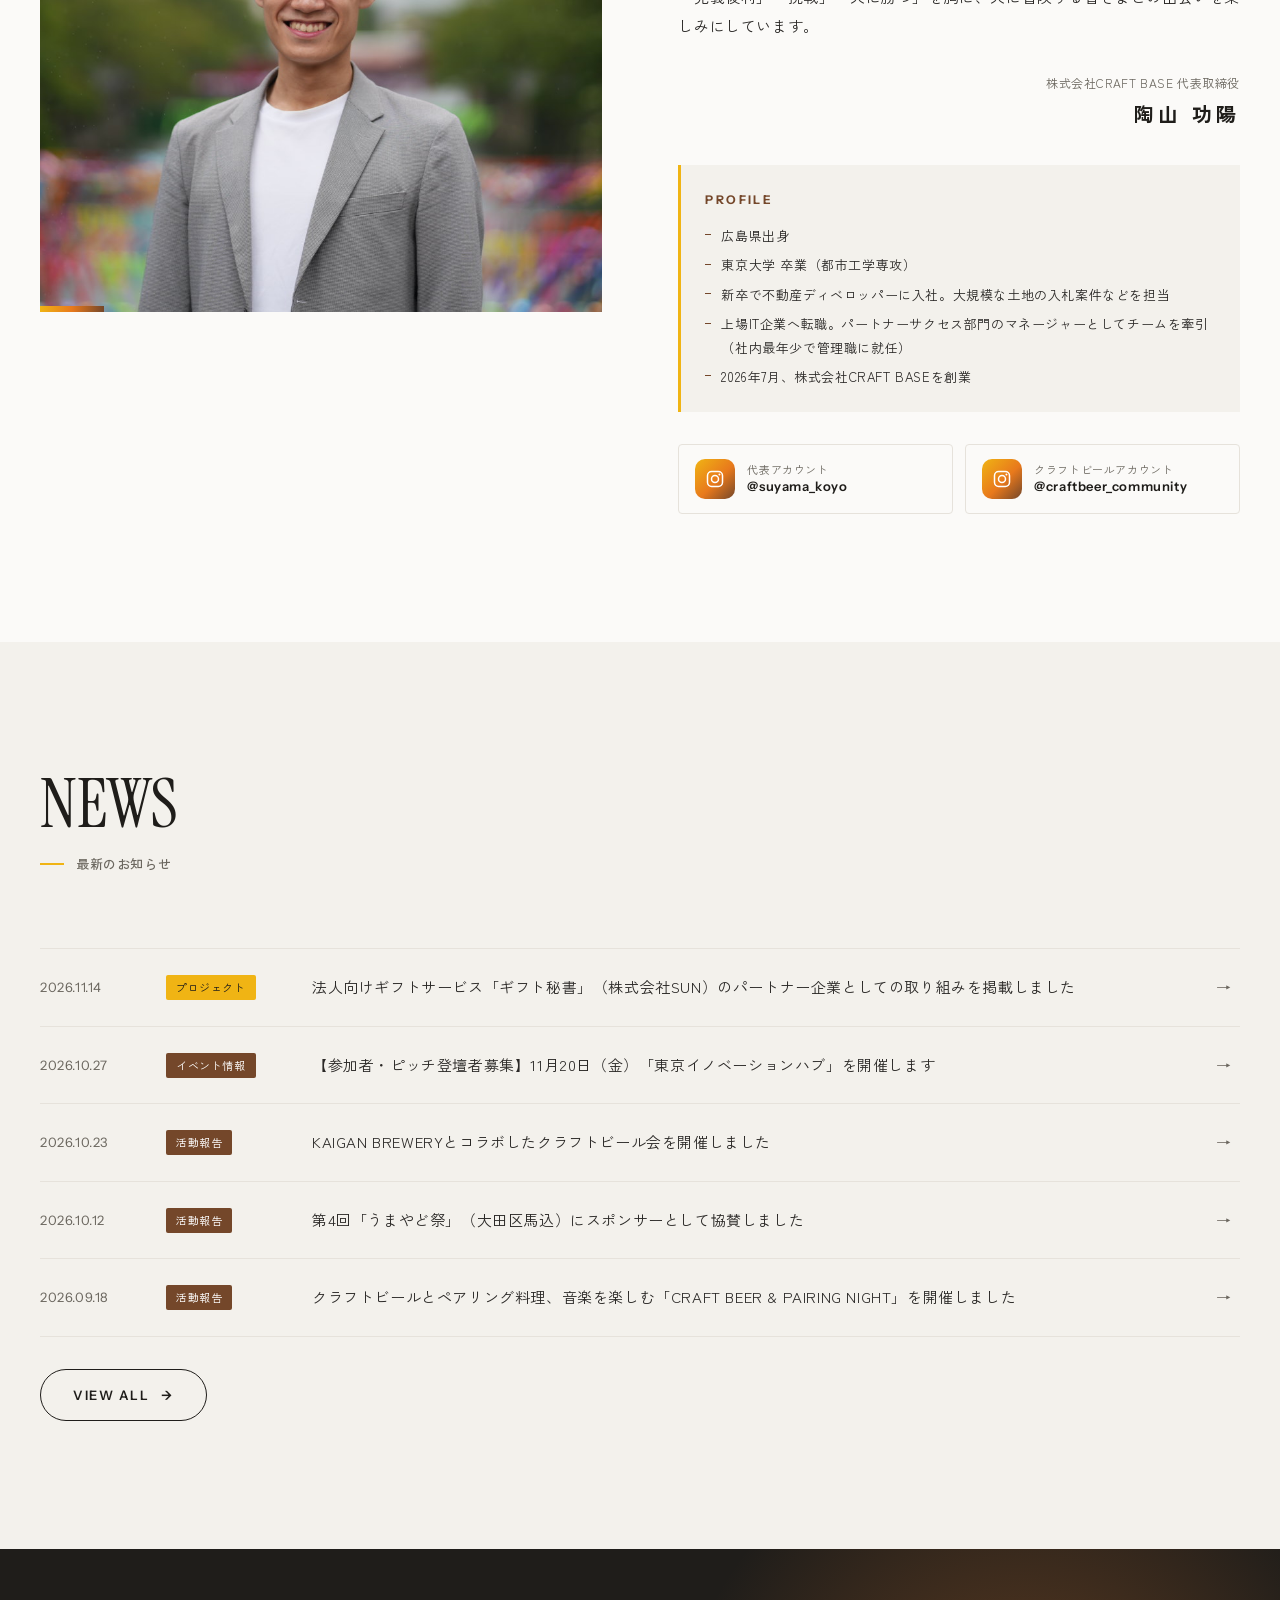
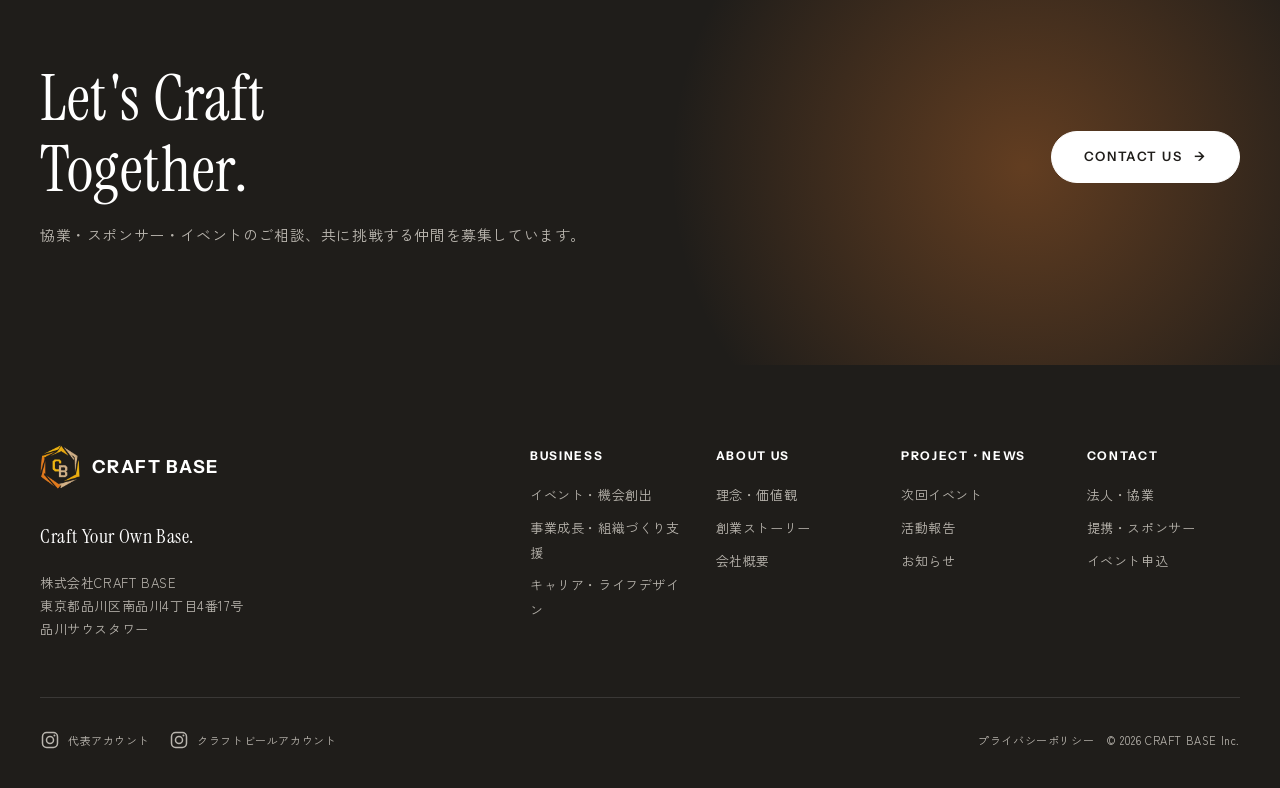
==== commit 241d836a: "事業紹介を TOP に統合し、TOP の人物の素材写真を削除 - TOP の BUSINESS に3事業の詳細とギフト秘書の実績カード、FUTURE を統合（写真なしの2列レイアウト） - TOP の" ====
--- a/index.html
+++ b/index.html
@@ -35,7 +35,7 @@
       <nav class="gnav" id="gnav" aria-label="グローバルナビゲーション">
         <ul class="gnav__list">
           <li><a class="gnav__link" href="index.html" aria-current="page">TOP<span>トップ</span></a></li>
-          <li><a class="gnav__link" href="business.html">BUSINESS<span>事業紹介</span></a></li>
+          <li><a class="gnav__link" href="#business">BUSINESS<span>事業紹介</span></a></li>
           <li><a class="gnav__link" href="about.html">ABOUT US<span>会社紹介</span></a></li>
           <li><a class="gnav__link" href="news.html">PROJECT・NEWS<span>実績・お知らせ</span></a></li>
           <li class="gnav__cta"><a class="btn" href="contact.html">CONTACT</a></li>
@@ -47,13 +47,12 @@
   <main>
     <!-- ===== Hero ===== -->
     <section class="hero">
-      <div class="ph hero__bg" aria-hidden="true"><img src="assets/img/hero-toast.jpg" alt=""></div>
       <div class="container hero__inner">
         <p class="hero__label">CRAFT BASE Inc.</p>
         <h1 class="hero__title">Craft<br>Your Own <em>Base.</em></h1>
         <p class="hero__copy">自分らしい人生を、自分の手で創る。<br>人・企業・地域の可能性をつなぎ、<br>挑戦するすべての人の「拠点」をつくります。</p>
         <div class="hero__actions">
-          <a class="btn btn--light" href="business.html">OUR BUSINESS</a>
+          <a class="btn btn--light" href="#business">OUR BUSINESS</a>
           <a class="btn btn--ghost" href="contact.html">CONTACT</a>
         </div>
       </div>
@@ -80,44 +79,97 @@
       </div>
     </section>
 
-    <!-- ===== Business overview ===== -->
+    <!-- ===== Business（旧 business.html の内容を統合） ===== -->
     <section class="section section--paper" id="business">
       <div class="container">
         <div class="section-head reveal">
           <span class="section-head__en">BUSINESS</span>
-          <span class="section-head__ja">事業概要</span>
-        </div>
-        <div class="grid grid--3">
-          <article class="biz-card reveal">
-            <div class="ph"><img src="assets/img/biz-event.jpg" alt="交流イベントで語り合う人々" loading="lazy"></div>
-            <div class="biz-card__body">
-              <p class="biz-card__num">01</p>
-              <h3 class="heading-md biz-card__title">イベント・機会創出事業</h3>
+          <span class="section-head__ja">事業紹介</span>
+        </div>
+        <p class="lead biz-lead reveal">「機会」「成長」「人生設計」。3つの事業はすべて、自分らしい人生を創る人を増やすためにつながっています。</p>
+
+        <div class="biz-rows">
+          <article class="biz-row reveal" id="event">
+            <div class="biz-row__head">
+              <p class="biz-row__num">01</p>
               <p class="biz-card__en">EVENT &amp; OPPORTUNITY</p>
-              <p class="biz-card__text">交流会・セミナー・地域イベントの企画運営を通じて、人と企業が出会い、新しい挑戦が生まれる場をつくります。</p>
-            </div>
-            <div class="biz-card__foot"><a class="link-arrow" href="business.html#event">VIEW MORE</a></div>
+              <h3 class="biz-row__title">イベント・機会創出事業</h3>
+            </div>
+            <div class="biz-row__body">
+              <p>人が出会い、挑戦が生まれる「場」をつくります。交流イベントやセミナー、地域と連携したイベントを企画・運営し、個人と企業、企業と地域が新しい関係を築くきっかけを提供します。</p>
+              <ul class="service__list">
+                <li>交流会・ビジネスマッチングイベントの企画運営</li>
+                <li>セミナー・トークイベントの開催</li>
+                <li>地域・自治体と連携したイベントプロデュース</li>
+                <li>企業向けイベントの受託・運営代行</li>
+              </ul>
+              <div class="tags"><span class="tag">#交流会</span><span class="tag">#地域連携</span><span class="tag">#スポンサー協賛</span></div>
+            </div>
           </article>
-          <article class="biz-card reveal">
-            <div class="ph"><img src="assets/img/biz-growth.jpg" alt="チームでの戦略ミーティング" loading="lazy"></div>
-            <div class="biz-card__body">
-              <p class="biz-card__num">02</p>
-              <h3 class="heading-md biz-card__title">事業成長・組織づくり支援</h3>
+
+          <article class="biz-row reveal" id="growth">
+            <div class="biz-row__head">
+              <p class="biz-row__num">02</p>
               <p class="biz-card__en">GROWTH &amp; TEAM</p>
-              <p class="biz-card__text">営業戦略の立案・実行から、人事・福利厚生を通じた組織づくりまで、現場に入り込んで伴走します。</p>
-            </div>
-            <div class="biz-card__foot"><a class="link-arrow" href="business.html#growth">VIEW MORE</a></div>
+              <h3 class="biz-row__title">事業成長・組織づくり支援</h3>
+            </div>
+            <div class="biz-row__body">
+              <p>営業戦略の立案・実行から、人事・福利厚生を通じた組織づくりまで、現場に入り込んで伴走します。お客様との信頼（社外）と社員との関係（社内）の両方に「感謝の仕組み」を取り入れ、企業が長く成長し続ける土台をつくります。</p>
+              <ul class="service__list">
+                <li>社員・取引先の節目を洗い出す「感謝の年間設計」</li>
+                <li>内定・入社・周年など、社員の節目に贈るギフトで組織づくり</li>
+                <li>成約記念やご紹介のお礼など、ギフトでお客様との信頼づくり</li>
+                <li>オーダーメイドのギフトをスピーディーに届ける手配の代行（ギフト秘書）</li>
+                <li>営業戦略・販売企画の立案と実行支援</li>
+              </ul>
+              <div class="tags"><span class="tag">#感謝の仕組み</span><span class="tag">#組織づくり</span><span class="tag">#営業支援</span><span class="tag">#ギフト秘書</span></div>
+              <a class="biz-case" href="projects/gift-secretary/">
+                <span class="biz-case__label">実績｜PROJECT</span>
+                <span class="biz-case__text">オーダーメイドのギフトをスピーディーに贈れる法人向けギフトサービス「ギフト秘書」（株式会社SUN）のパートナー企業として、社員との関係づくり（福利厚生・人事）と、お客様との信頼づくり（営業支援）の両面から「感謝の仕組み」づくりを支援しています。</span>
+                <span class="link-arrow">ギフト秘書の取り組みを見る</span>
+              </a>
+            </div>
           </article>
-          <article class="biz-card reveal">
-            <div class="ph"><img src="assets/img/biz-career.jpg" alt="キャリアについての対話" loading="lazy"></div>
-            <div class="biz-card__body">
-              <p class="biz-card__num">03</p>
-              <h3 class="heading-md biz-card__title">キャリア・ライフデザイン支援</h3>
+
+          <article class="biz-row reveal" id="career">
+            <div class="biz-row__head">
+              <p class="biz-row__num">03</p>
               <p class="biz-card__en">CAREER &amp; LIFE DESIGN</p>
-              <p class="biz-card__text">キャリア相談・研修・コミュニティ運営を通じて、一人ひとりが「自分らしい人生」を描き、実現する力を育みます。</p>
-            </div>
-            <div class="biz-card__foot"><a class="link-arrow" href="business.html#career">VIEW MORE</a></div>
+              <h3 class="biz-row__title">キャリア・ライフデザイン支援</h3>
+            </div>
+            <div class="biz-row__body">
+              <p>働き方も生き方も、自分で選び、自分で創る。キャリア相談や研修、コミュニティ運営を通じて、一人ひとりが自分らしい人生の設計図を描けるよう支援します。</p>
+              <ul class="service__list">
+                <li>キャリア相談・コーチング</li>
+                <li>若手・学生向けキャリア教育プログラム</li>
+                <li>企業向けキャリア研修・組織開発</li>
+                <li>挑戦者が集うコミュニティの運営</li>
+              </ul>
+              <div class="tags"><span class="tag">#キャリア</span><span class="tag">#ライフデザイン</span><span class="tag">#コミュニティ</span></div>
+            </div>
           </article>
+        </div>
+
+        <div class="biz-future reveal" id="future">
+          <p class="biz-future__head"><span class="biz-card__en">FUTURE</span>これからの事業展開</p>
+          <p class="biz-future__lead">人・企業・地域をつなぐ基盤の上に、暮らしそのものを豊かにする事業へと領域を広げていきます。</p>
+          <div class="roadmap">
+            <div class="roadmap__item">
+              <span class="roadmap__status">COMING SOON</span>
+              <h3 class="roadmap__title">小売事業</h3>
+              <p class="roadmap__text">こだわりのある作り手と、共感する使い手をつなぐセレクト・物販事業。</p>
+            </div>
+            <div class="roadmap__item">
+              <span class="roadmap__status">COMING SOON</span>
+              <h3 class="roadmap__title">ライフスタイル事業</h3>
+              <p class="roadmap__text">自分らしい暮らし方を提案するブランド・空間・サービスの展開。</p>
+            </div>
+            <div class="roadmap__item">
+              <span class="roadmap__status">COMING SOON</span>
+              <h3 class="roadmap__title">地域創生事業</h3>
+              <p class="roadmap__text">地域の資源と人材を活かし、持続可能なまちづくりに挑戦。</p>
+            </div>
+          </div>
         </div>
       </div>
     </section>
@@ -248,9 +300,9 @@
           <div>
             <p class="footer__nav-title">BUSINESS</p>
             <ul>
-              <li><a href="business.html#event">イベント・機会創出</a></li>
-              <li><a href="business.html#growth">事業成長・組織づくり支援</a></li>
-              <li><a href="business.html#career">キャリア・ライフデザイン</a></li>
+              <li><a href="#event">イベント・機会創出</a></li>
+              <li><a href="#growth">事業成長・組織づくり支援</a></li>
+              <li><a href="#career">キャリア・ライフデザイン</a></li>
             </ul>
           </div>
           <div>
--- a/assets/css/style.css
+++ b/assets/css/style.css
@@ -303,6 +303,20 @@
 .biz-case .link-arrow { margin-top: 12px; }
 .biz-case:hover .link-arrow { color: var(--c-accent); }
 
+/* Business rows（TOPに統合した事業紹介。写真なし） */
+.biz-lead { max-width: 760px; margin-top: -16px; }
+.biz-rows { margin-top: clamp(40px, 5vw, 64px); border-bottom: 1px solid var(--c-line); }
+.biz-row { display: grid; grid-template-columns: minmax(0, 4fr) minmax(0, 8fr); gap: clamp(24px, 5vw, 80px); padding: clamp(40px, 5vw, 64px) 0; border-top: 1px solid var(--c-line); }
+.biz-row__num { font-family: var(--font-display); font-weight: 400; font-size: clamp(56px, 7vw, 88px); line-height: .9; color: var(--c-accent); }
+.biz-row__head .biz-card__en { margin-top: 18px; }
+.biz-row__title { margin-top: 6px; font-size: clamp(21px, 2.4vw, 28px); font-weight: 700; line-height: 1.5; color: var(--c-ink); }
+.biz-row__body > p:first-child { font-size: 15px; line-height: 2.05; }
+.biz-row__body .service__list { margin-top: 24px; }
+.biz-future { margin-top: clamp(56px, 7vw, 96px); }
+.biz-future__head { display: flex; align-items: baseline; gap: 14px; flex-wrap: wrap; font-size: clamp(18px, 2vw, 22px); font-weight: 700; color: var(--c-ink); }
+.biz-future__lead { margin-top: 10px; margin-bottom: 24px; color: var(--c-gray); }
+.biz-future .roadmap__title { color: var(--c-white); }
+
 /* Future expansion roadmap */
 .roadmap { display: grid; grid-template-columns: repeat(3, 1fr); gap: 1px; background: rgba(255, 255, 255, .15); border: 1px solid rgba(255, 255, 255, .15); }
 .roadmap__item { padding: clamp(28px, 3vw, 40px); background: var(--c-ink); }
@@ -517,6 +531,7 @@
 }
 
 @media (max-width: 900px) {
+  .biz-row { grid-template-columns: 1fr; gap: 20px; }
   :root { --header-h: 64px; }
   .menu-btn { display: block; z-index: 2; }
   .gnav {
